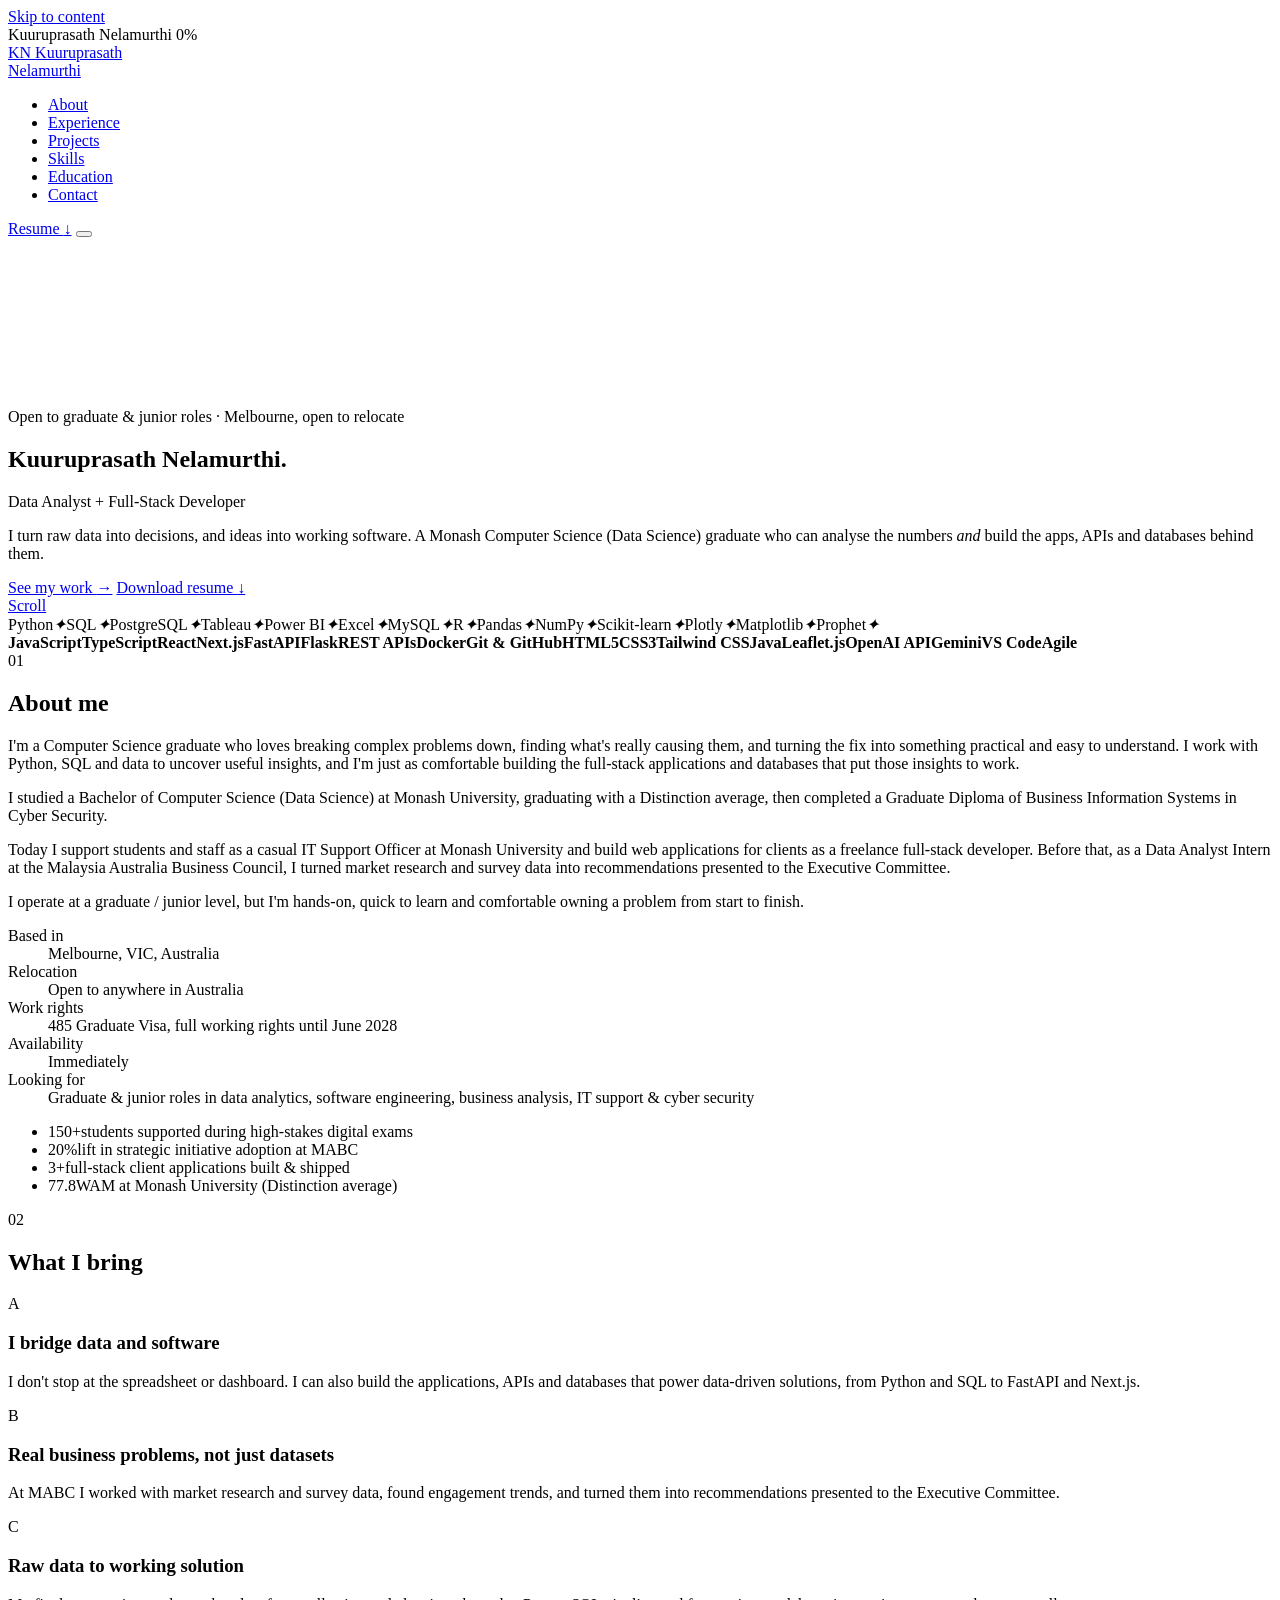
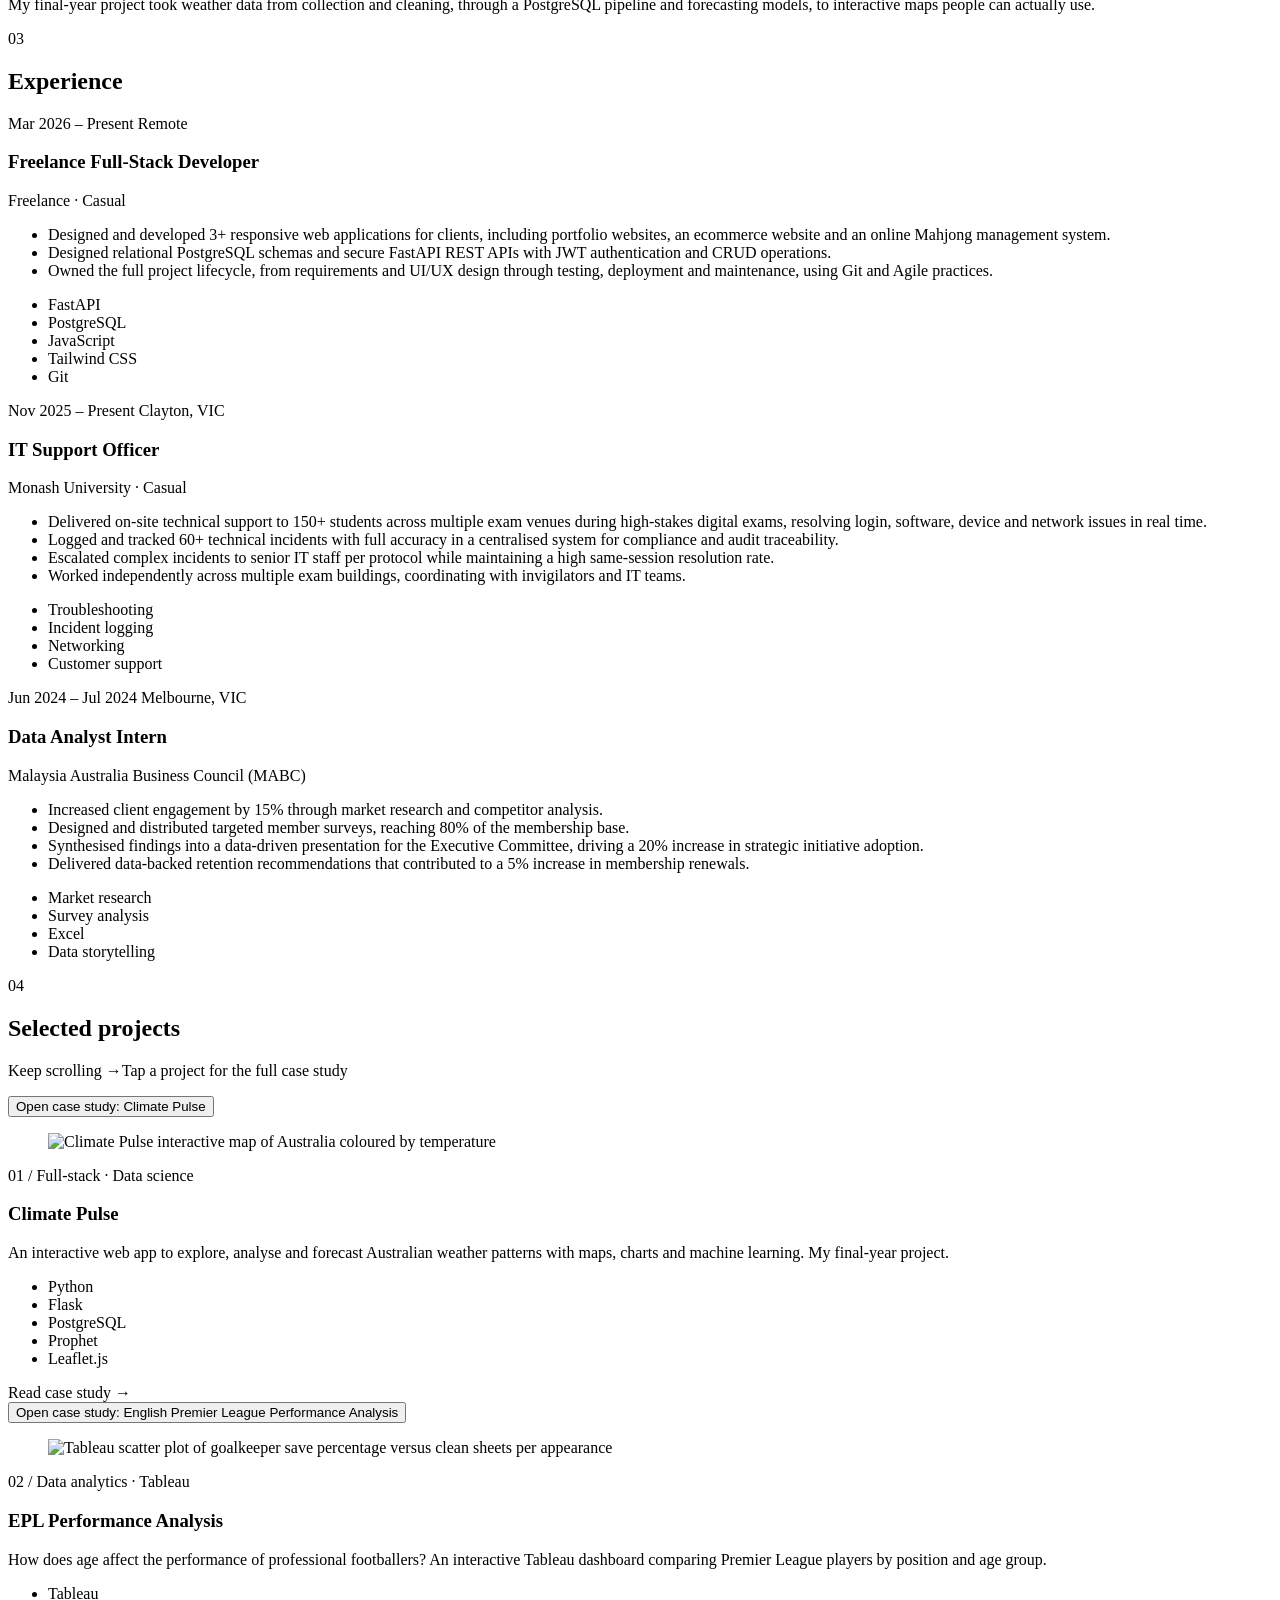
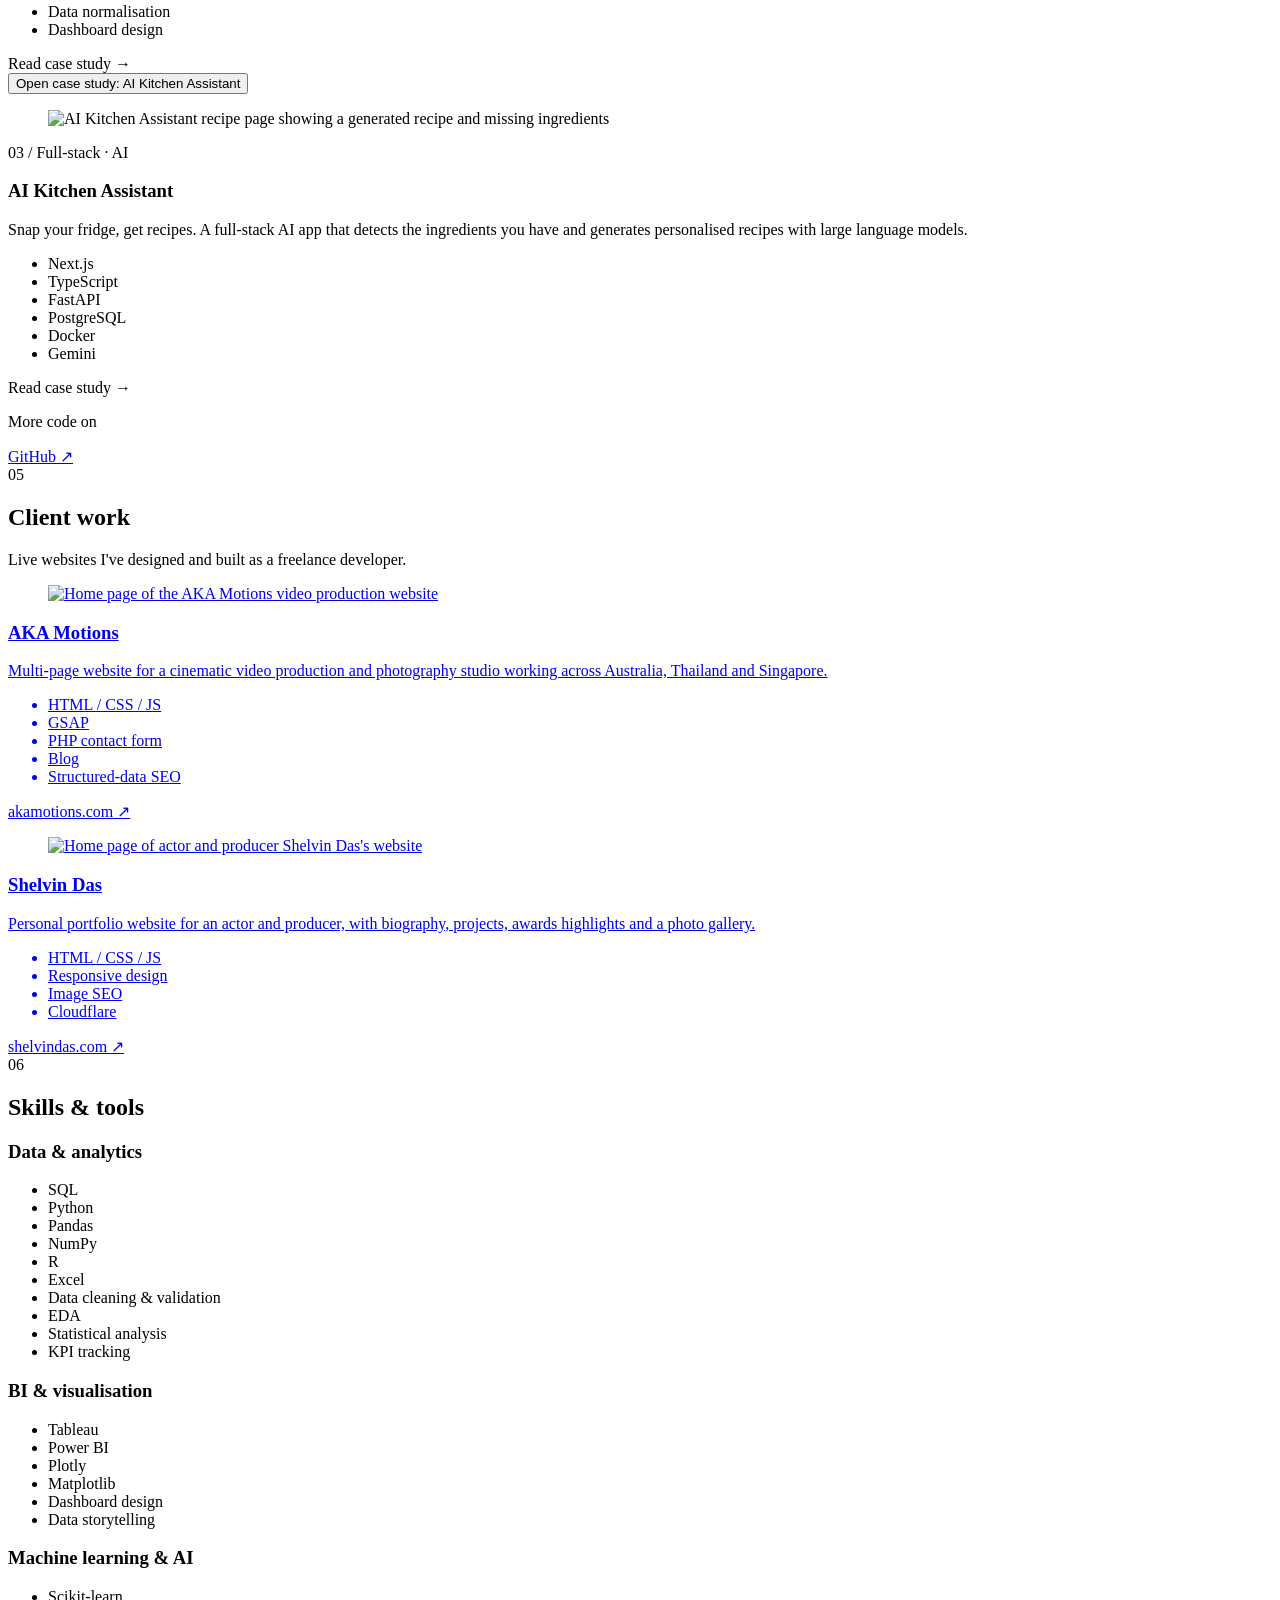
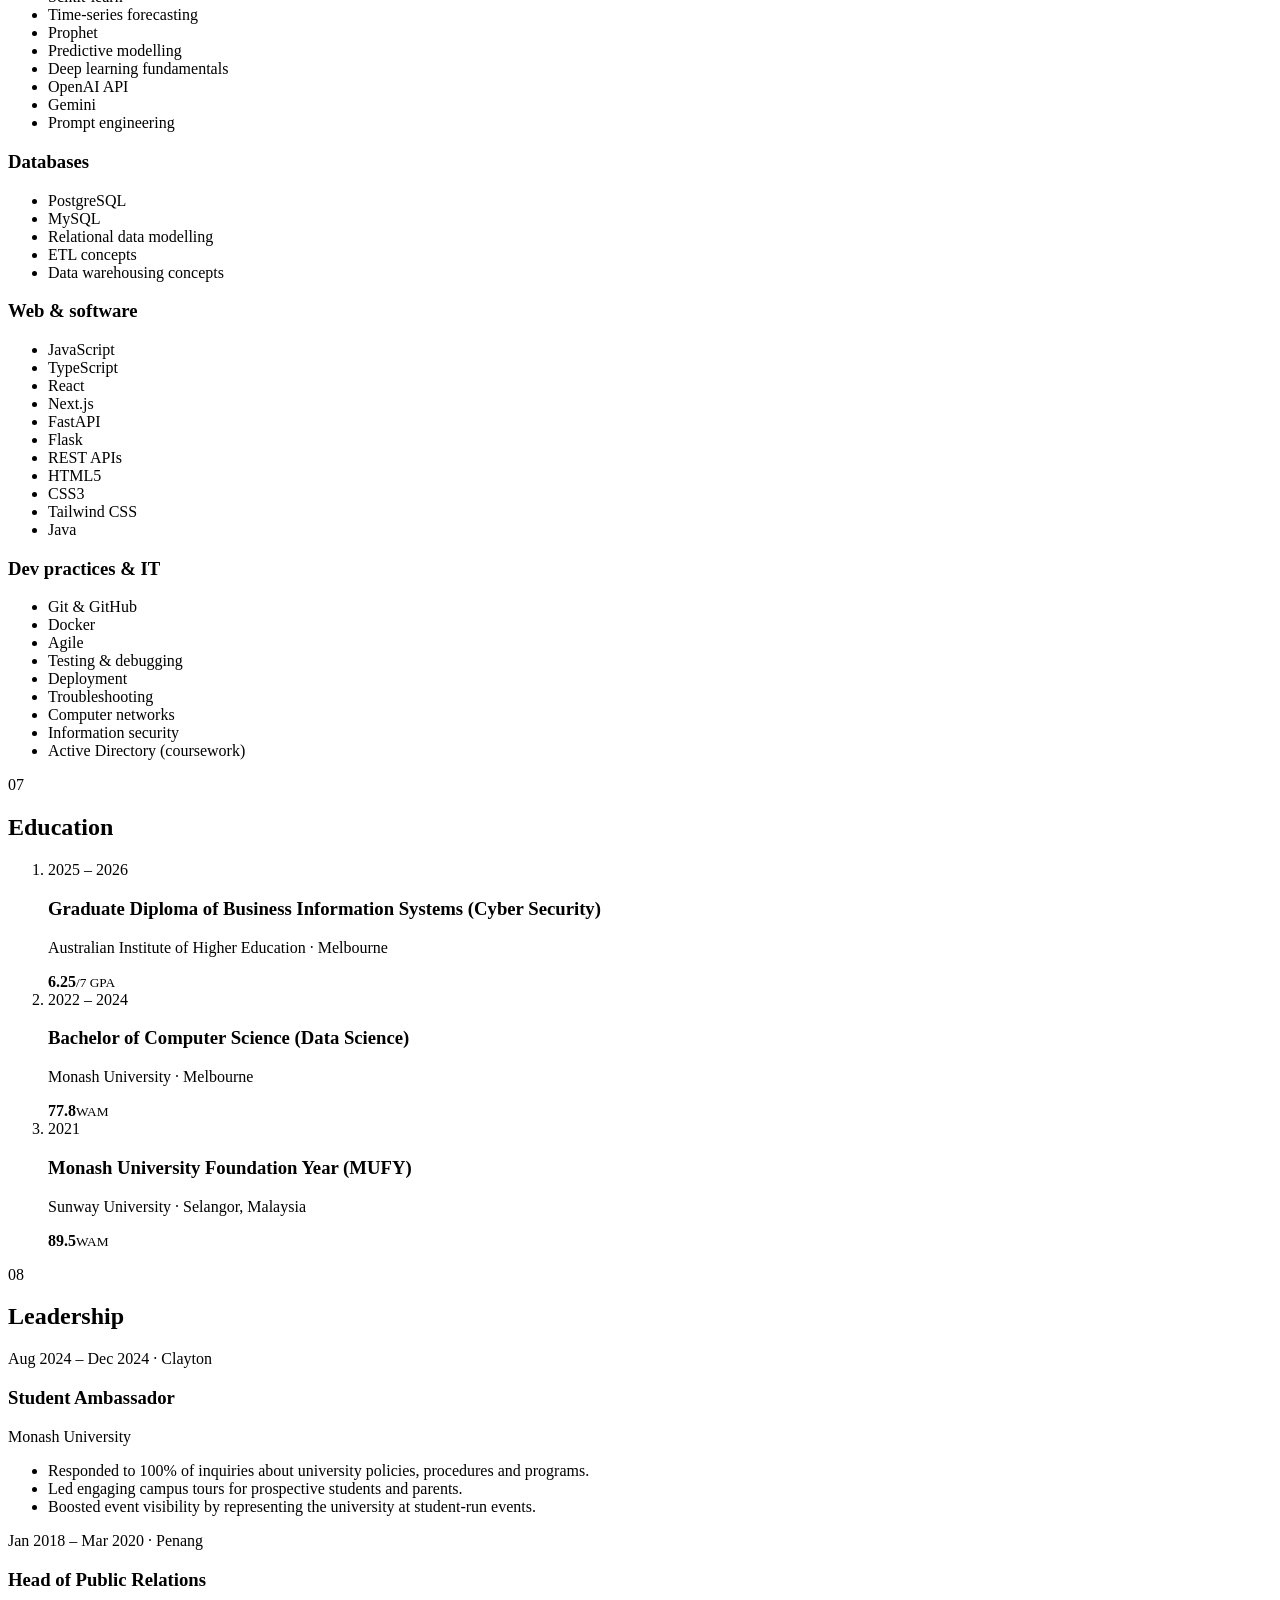
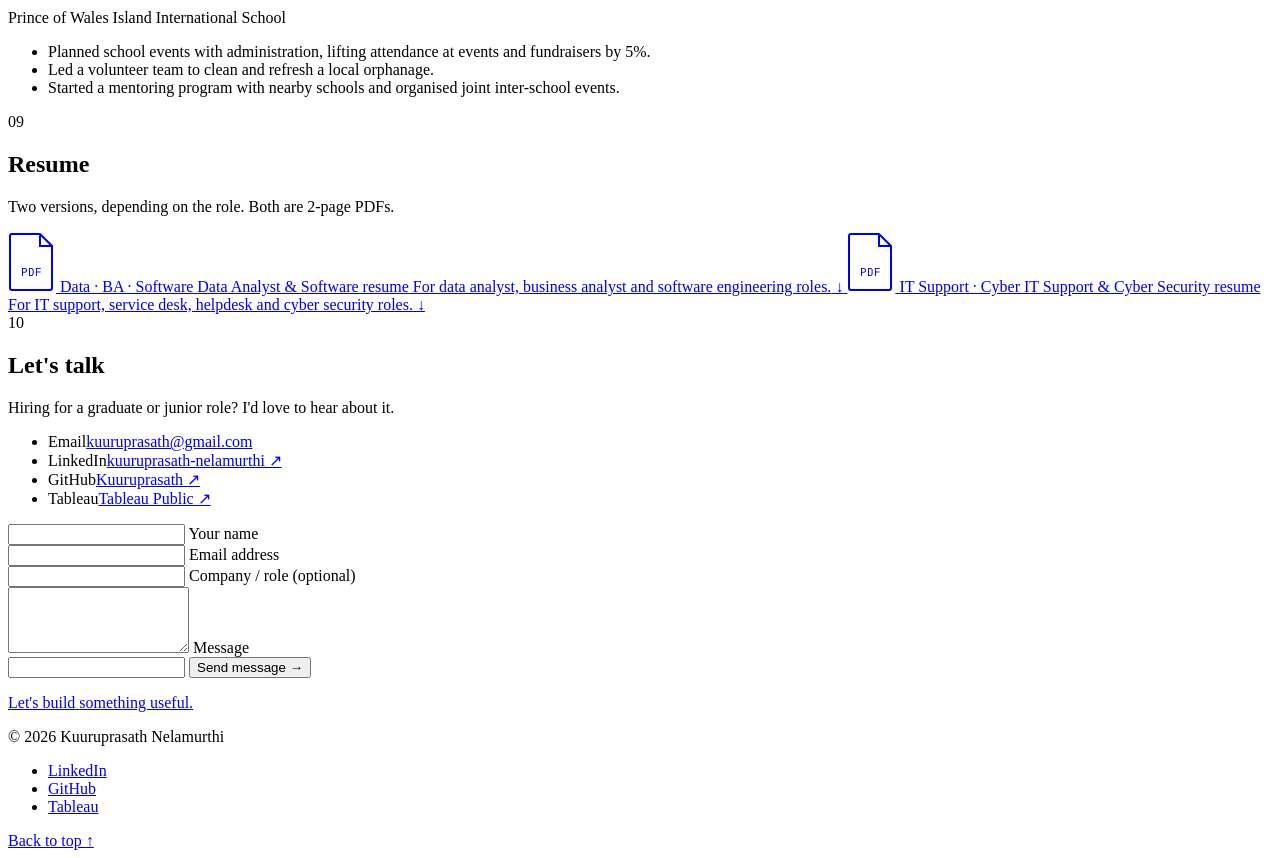
==== index.html @ 47b0afd4 "Add files via upload" ====
<!DOCTYPE html>
<html lang="en-AU">
<head>
  <meta charset="utf-8">
  <meta name="viewport" content="width=device-width, initial-scale=1, viewport-fit=cover">
  <script>document.documentElement.classList.add("js")</script>

  <!-- ===== Primary SEO ===== -->
  <title>Kuuruprasath Nelamurthi | Data Analyst &amp; Full-Stack Developer, Melbourne</title>
  <meta name="description" content="Kuuruprasath Nelamurthi is a Monash Computer Science (Data Science) graduate in Melbourne working across data analytics and full-stack development: Python, SQL, PostgreSQL, Tableau, FastAPI and Next.js. View projects, experience and download his resume.">
  <meta name="author" content="Kuuruprasath Nelamurthi">
  <meta name="keywords" content="Kuuruprasath Nelamurthi, Kuuruprasath, Nelamurthi, data analyst, junior data analyst, graduate data analyst, full-stack developer, software engineer, IT support, Melbourne, Australia, Monash University, Python, SQL, PostgreSQL, Tableau, Power BI, FastAPI, Next.js, portfolio, resume">
  <meta name="robots" content="index, follow, max-image-preview:large">
  <link rel="canonical" href="https://kuuruprasath.github.io/">
  <meta name="theme-color" content="#f5f4ef">
  <meta name="color-scheme" content="light">

  <!-- Identity links (helps search engines connect this site with LinkedIn & GitHub) -->
  <link rel="me" href="https://www.linkedin.com/in/kuuruprasath-nelamurthi-573024290/">
  <link rel="me" href="https://github.com/Kuuruprasath">

  <!-- ===== Open Graph (LinkedIn, Facebook, etc.) ===== -->
  <meta property="og:type" content="profile">
  <meta property="og:site_name" content="Kuuruprasath Nelamurthi">
  <meta property="og:title" content="Kuuruprasath Nelamurthi | Data Analyst &amp; Full-Stack Developer">
  <meta property="og:description" content="Monash Computer Science (Data Science) graduate turning raw data into decisions and ideas into working software. Projects, experience and resume.">
  <meta property="og:url" content="https://kuuruprasath.github.io/">
  <meta property="og:image" content="https://kuuruprasath.github.io/assets/og-image.png">
  <meta property="og:image:width" content="1200">
  <meta property="og:image:height" content="630">
  <meta property="og:image:alt" content="Kuuruprasath Nelamurthi, Data Analyst and Full-Stack Developer">
  <meta property="og:locale" content="en_AU">
  <meta property="profile:first_name" content="Kuuruprasath">
  <meta property="profile:last_name" content="Nelamurthi">

  <!-- ===== Twitter / X card ===== -->
  <meta name="twitter:card" content="summary_large_image">
  <meta name="twitter:title" content="Kuuruprasath Nelamurthi | Data Analyst &amp; Full-Stack Developer">
  <meta name="twitter:description" content="Monash Computer Science (Data Science) graduate turning raw data into decisions and ideas into working software.">
  <meta name="twitter:image" content="https://kuuruprasath.github.io/assets/og-image.png">

  <!-- ===== Icons & manifest ===== -->
  <link rel="icon" href="assets/favicon.svg" type="image/svg+xml">
  <link rel="icon" href="assets/favicon-32.png" sizes="32x32" type="image/png">
  <link rel="apple-touch-icon" href="assets/apple-touch-icon.png">
  <link rel="manifest" href="site.webmanifest">

  <!-- ===== Fonts ===== -->
  <link rel="preconnect" href="https://fonts.googleapis.com">
  <link rel="preconnect" href="https://fonts.gstatic.com" crossorigin>
  <link rel="stylesheet" href="https://fonts.googleapis.com/css2?family=Inter:wght@400;500;600&family=JetBrains+Mono:wght@400;500&family=Space+Grotesk:wght@400;500;600;700&display=swap">

  <link rel="stylesheet" href="assets/css/style.css">

  <!-- ===== Structured data (Google rich results) ===== -->
  <script type="application/ld+json">
  {
    "@context": "https://schema.org",
    "@graph": [
      {
        "@type": "Person",
        "@id": "https://kuuruprasath.github.io/#person",
        "name": "Kuuruprasath Nelamurthi",
        "givenName": "Kuuruprasath",
        "familyName": "Nelamurthi",
        "url": "https://kuuruprasath.github.io/",
        "email": "mailto:kuuruprasath@gmail.com",
        "jobTitle": "Data Analyst & Full-Stack Developer",
        "description": "Computer Science (Data Science) graduate from Monash University working across data analytics, full-stack development and IT support.",
        "address": { "@type": "PostalAddress", "addressLocality": "Melbourne", "addressRegion": "VIC", "addressCountry": "AU" },
        "alumniOf": [
          { "@type": "CollegeOrUniversity", "name": "Monash University", "sameAs": "https://www.monash.edu/" },
          { "@type": "CollegeOrUniversity", "name": "Australian Institute of Higher Education", "sameAs": "https://www.aih.edu.au/" },
          { "@type": "CollegeOrUniversity", "name": "Sunway University" },
          { "@type": "HighSchool", "name": "Prince of Wales Island International School" }
        ],
        "hasCredential": [
          { "@type": "EducationalOccupationalCredential", "credentialCategory": "degree", "name": "Bachelor of Computer Science (Data Science)", "recognizedBy": { "@type": "CollegeOrUniversity", "name": "Monash University" } },
          { "@type": "EducationalOccupationalCredential", "credentialCategory": "degree", "name": "Graduate Diploma of Business Information Systems (Cyber Security)", "recognizedBy": { "@type": "CollegeOrUniversity", "name": "Australian Institute of Higher Education" } }
        ],
        "knowsAbout": ["Data Analytics", "SQL", "Python", "PostgreSQL", "Tableau", "Power BI", "Data Visualisation", "Machine Learning", "Time-series Forecasting", "FastAPI", "Next.js", "React", "TypeScript", "REST APIs", "Docker", "IT Support", "Cyber Security"],
        "sameAs": [
          "https://www.linkedin.com/in/kuuruprasath-nelamurthi-573024290/",
          "https://github.com/Kuuruprasath",
          "https://public.tableau.com/app/profile/kuuruprasath.nelamurthi"
        ]
      },
      {
        "@type": "ProfilePage",
        "@id": "https://kuuruprasath.github.io/#profilepage",
        "url": "https://kuuruprasath.github.io/",
        "name": "Kuuruprasath Nelamurthi | Portfolio",
        "inLanguage": "en-AU",
        "dateModified": "2026-11-05",
        "mainEntity": { "@id": "https://kuuruprasath.github.io/#person" }
      },
      {
        "@type": "WebSite",
        "@id": "https://kuuruprasath.github.io/#website",
        "url": "https://kuuruprasath.github.io/",
        "name": "Kuuruprasath Nelamurthi",
        "publisher": { "@id": "https://kuuruprasath.github.io/#person" }
      }
    ]
  }
  </script>
</head>

<body class="is-loading">
  <a class="skip-link" href="#main">Skip to content</a>

  <!-- Loader -->
  <div class="loader" aria-hidden="true">
    <div class="loader__inner">
      <span class="loader__name">Kuuruprasath Nelamurthi</span>
      <span class="loader__count"><span class="js-count">0</span>%</span>
    </div>
    <div class="loader__bar"><span></span></div>
  </div>

  <!-- Custom cursor (mouse devices only) -->
  <div class="cursor" aria-hidden="true"><span class="cursor__label"></span></div>

  <!-- Scroll progress -->
  <div class="progress" aria-hidden="true"><span></span></div>

  <!-- ===== Header ===== -->
  <header class="header">
    <a href="#top" class="logo">
      <span class="logo__mark">KN</span>
      <span class="logo__text">Kuuruprasath<br>Nelamurthi</span>
    </a>
    <nav class="nav" aria-label="Primary">
      <ul class="nav__list">
        <li><a href="#about">About</a></li>
        <li><a href="#experience">Experience</a></li>
        <li><a href="#projects">Projects</a></li>
        <li><a href="#skills">Skills</a></li>
        <li><a href="#education">Education</a></li>
        <li><a href="#contact">Contact</a></li>
      </ul>
    </nav>
    <a href="#resume" class="btn btn--small btn--dark header__cta magnetic">Resume <span class="btn__arrow" aria-hidden="true">↓</span></a>
    <button class="menu-toggle" aria-expanded="false" aria-controls="mobile-menu" aria-label="Open menu">
      <span></span><span></span>
    </button>
  </header>

  <!-- Mobile menu -->
  <div class="mobile-menu" id="mobile-menu" hidden>
    <nav aria-label="Mobile">
      <ol>
        <li><a href="#about"><span>01</span>About</a></li>
        <li><a href="#experience"><span>02</span>Experience</a></li>
        <li><a href="#projects"><span>03</span>Projects</a></li>
        <li><a href="#skills"><span>04</span>Skills</a></li>
        <li><a href="#education"><span>05</span>Education</a></li>
        <li><a href="#resume"><span>06</span>Resume</a></li>
        <li><a href="#contact"><span>07</span>Contact</a></li>
      </ol>
    </nav>
    <div class="mobile-menu__foot">
      <a href="mailto:kuuruprasath@gmail.com">kuuruprasath@gmail.com</a>
      <a href="https://www.linkedin.com/in/kuuruprasath-nelamurthi-573024290/" target="_blank" rel="noopener me">LinkedIn ↗</a>
    </div>
  </div>

  <main id="main">

    <!-- ===== HERO ===== -->
    <section class="hero" id="top" aria-labelledby="hero-title">
      <canvas class="hero__canvas" aria-hidden="true"></canvas>
      <div class="hero__inner container">
        <p class="hero__status reveal-up">
          <span class="pulse" aria-hidden="true"></span>
          Open to graduate &amp; junior roles &middot; Melbourne, open to relocate
        </p>

        <h1 class="hero__title" id="hero-title">
          <span class="line"><span class="split">Kuuruprasath</span></span>
          <span class="line"><span class="split">Nelamurthi<span class="accent-dot">.</span></span></span>
        </h1>

        <div class="hero__bottom">
          <p class="hero__role reveal-up">
            <span class="mono">Data Analyst</span>
            <span class="hero__amp" aria-hidden="true">+</span>
            <span class="mono">Full-Stack Developer</span>
          </p>
          <p class="hero__lede reveal-up">
            I turn raw data into decisions, and ideas into working software.
            A Monash Computer Science (Data Science) graduate who can analyse the numbers
            <em>and</em> build the apps, APIs and databases behind them.
          </p>
          <div class="hero__ctas reveal-up">
            <a href="#projects" class="btn btn--dark magnetic" data-cursor="View">See my work <span class="btn__arrow" aria-hidden="true">→</span></a>
            <a href="#resume" class="btn btn--ghost magnetic">Download resume <span class="btn__arrow" aria-hidden="true">↓</span></a>
          </div>
        </div>
      </div>
      <a href="#about" class="scroll-cue" aria-label="Scroll to About">
        <span class="scroll-cue__line" aria-hidden="true"></span>
        <span class="mono">Scroll</span>
      </a>
    </section>

    <!-- ===== TOOLS MARQUEE (two rows that slide automatically in opposite directions) ===== -->
    <div class="marquee" aria-hidden="true">
      <div class="marquee__row">
        <div class="marquee__track">
          <span>Python</span><i>✦</i><span>SQL</span><i>✦</i><span>PostgreSQL</span><i>✦</i><span>Tableau</span><i>✦</i><span>Power BI</span><i>✦</i><span>Excel</span><i>✦</i><span>MySQL</span><i>✦</i><span>R</span><i>✦</i><span>Pandas</span><i>✦</i><span>NumPy</span><i>✦</i><span>Scikit-learn</span><i>✦</i><span>Plotly</span><i>✦</i><span>Matplotlib</span><i>✦</i><span>Prophet</span><i>✦</i>
        </div>
      </div>
      <div class="marquee__row marquee__row--alt">
        <div class="marquee__track marquee__track--reverse">
          <b>JavaScript</b><b>TypeScript</b><b>React</b><b>Next.js</b><b>FastAPI</b><b>Flask</b><b>REST APIs</b><b>Docker</b><b>Git &amp; GitHub</b><b>HTML5</b><b>CSS3</b><b>Tailwind CSS</b><b>Java</b><b>Leaflet.js</b><b>OpenAI API</b><b>Gemini</b><b>VS Code</b><b>Agile</b>
        </div>
      </div>
    </div>

    <!-- ===== ABOUT ===== -->
    <section class="section about" id="about" aria-labelledby="about-title">
      <div class="container">
        <header class="section__head">
          <span class="section__index mono">01</span>
          <h2 class="section__title" id="about-title"><span class="split">About me</span></h2>
        </header>

        <p class="about__statement scrub-text">
          I'm a Computer Science graduate who loves breaking complex problems down, finding what's really causing them, and turning the fix into something practical and easy to understand. I work with Python, SQL and data to uncover useful insights, and I'm just as comfortable building the full-stack applications and databases that put those insights to work.
        </p>

        <div class="about__grid">
          <div class="about__body reveal-up">
            <p>
              I studied a Bachelor of Computer Science (Data Science) at Monash University, graduating with a
              Distinction average, then completed a Graduate Diploma of Business Information Systems in Cyber Security.
            </p>
            <p>
              Today I support students and staff as a casual IT Support Officer at Monash University and build web
              applications for clients as a freelance full-stack developer. Before that, as a Data Analyst Intern at the
              Malaysia Australia Business Council, I turned market research and survey data into recommendations
              presented to the Executive Committee.
            </p>
            <p>
              I operate at a graduate / junior level, but I'm hands-on, quick to learn and comfortable owning a problem
              from start to finish.
            </p>
          </div>

          <dl class="facts reveal-up">
            <div class="facts__row"><dt class="mono">Based in</dt><dd>Melbourne, VIC, Australia</dd></div>
            <div class="facts__row"><dt class="mono">Relocation</dt><dd>Open to anywhere in Australia</dd></div>
            <div class="facts__row"><dt class="mono">Work rights</dt><dd>485 Graduate Visa, full working rights until June 2028</dd></div>
            <div class="facts__row"><dt class="mono">Availability</dt><dd>Immediately</dd></div>
            <div class="facts__row"><dt class="mono">Looking for</dt><dd>Graduate &amp; junior roles in data analytics, software engineering, business analysis, IT support &amp; cyber security</dd></div>
          </dl>
        </div>

        <ul class="stats reveal-up" aria-label="Highlights">
          <li class="stat"><span class="stat__num"><span class="js-counter" data-to="150" data-suffix="+">150+</span></span><span class="stat__label">students supported during high-stakes digital exams</span></li>
          <li class="stat"><span class="stat__num"><span class="js-counter" data-to="20" data-suffix="%">20%</span></span><span class="stat__label">lift in strategic initiative adoption at MABC</span></li>
          <li class="stat"><span class="stat__num"><span class="js-counter" data-to="3" data-suffix="+">3+</span></span><span class="stat__label">full-stack client applications built &amp; shipped</span></li>
          <li class="stat"><span class="stat__num"><span class="js-counter" data-to="77.8" data-decimals="1">77.8</span></span><span class="stat__label">WAM at Monash University (Distinction average)</span></li>
        </ul>
      </div>
    </section>

    <!-- ===== STRENGTHS ===== -->
    <section class="section strengths" aria-labelledby="strengths-title">
      <div class="container">
        <header class="section__head">
          <span class="section__index mono">02</span>
          <h2 class="section__title" id="strengths-title"><span class="split">What I bring</span></h2>
        </header>
        <div class="strengths__grid">
          <article class="strength reveal-card">
            <span class="strength__num mono">A</span>
            <h3>I bridge data and software</h3>
            <p>I don't stop at the spreadsheet or dashboard. I can also build the applications, APIs and databases that power data-driven solutions, from Python and SQL to FastAPI and Next.js.</p>
          </article>
          <article class="strength reveal-card">
            <span class="strength__num mono">B</span>
            <h3>Real business problems, not just datasets</h3>
            <p>At MABC I worked with market research and survey data, found engagement trends, and turned them into recommendations presented to the Executive Committee.</p>
          </article>
          <article class="strength reveal-card">
            <span class="strength__num mono">C</span>
            <h3>Raw data to working solution</h3>
            <p>My final-year project took weather data from collection and cleaning, through a PostgreSQL pipeline and forecasting models, to interactive maps people can actually use.</p>
          </article>
        </div>
      </div>
    </section>

    <!-- ===== EXPERIENCE ===== -->
    <section class="section experience" id="experience" aria-labelledby="experience-title">
      <div class="container">
        <header class="section__head">
          <span class="section__index mono">03</span>
          <h2 class="section__title" id="experience-title"><span class="split">Experience</span></h2>
        </header>

        <div class="timeline">
          <span class="timeline__line" aria-hidden="true"><span></span></span>

          <article class="job reveal-up">
            <div class="job__meta">
              <span class="job__date mono">Mar 2026 – Present</span>
              <span class="job__place">Remote</span>
            </div>
            <div class="job__body">
              <h3 class="job__title">Freelance Full-Stack Developer</h3>
              <p class="job__org">Freelance &middot; Casual</p>
              <ul>
                <li>Designed and developed 3+ responsive web applications for clients, including portfolio websites, an ecommerce website and an online Mahjong management system.</li>
                <li>Designed relational PostgreSQL schemas and secure FastAPI REST APIs with JWT authentication and CRUD operations.</li>
                <li>Owned the full project lifecycle, from requirements and UI/UX design through testing, deployment and maintenance, using Git and Agile practices.</li>
              </ul>
              <ul class="tags" aria-label="Tools used">
                <li>FastAPI</li><li>PostgreSQL</li><li>JavaScript</li><li>Tailwind CSS</li><li>Git</li>
              </ul>
            </div>
          </article>

          <article class="job reveal-up">
            <div class="job__meta">
              <span class="job__date mono">Nov 2025 – Present</span>
              <span class="job__place">Clayton, VIC</span>
            </div>
            <div class="job__body">
              <h3 class="job__title">IT Support Officer</h3>
              <p class="job__org">Monash University &middot; Casual</p>
              <ul>
                <li>Delivered on-site technical support to 150+ students across multiple exam venues during high-stakes digital exams, resolving login, software, device and network issues in real time.</li>
                <li>Logged and tracked 60+ technical incidents with full accuracy in a centralised system for compliance and audit traceability.</li>
                <li>Escalated complex incidents to senior IT staff per protocol while maintaining a high same-session resolution rate.</li>
                <li>Worked independently across multiple exam buildings, coordinating with invigilators and IT teams.</li>
              </ul>
              <ul class="tags" aria-label="Skills used">
                <li>Troubleshooting</li><li>Incident logging</li><li>Networking</li><li>Customer support</li>
              </ul>
            </div>
          </article>

          <article class="job reveal-up">
            <div class="job__meta">
              <span class="job__date mono">Jun 2024 – Jul 2024</span>
              <span class="job__place">Melbourne, VIC</span>
            </div>
            <div class="job__body">
              <h3 class="job__title">Data Analyst Intern</h3>
              <p class="job__org">Malaysia Australia Business Council (MABC)</p>
              <ul>
                <li>Increased client engagement by 15% through market research and competitor analysis.</li>
                <li>Designed and distributed targeted member surveys, reaching 80% of the membership base.</li>
                <li>Synthesised findings into a data-driven presentation for the Executive Committee, driving a 20% increase in strategic initiative adoption.</li>
                <li>Delivered data-backed retention recommendations that contributed to a 5% increase in membership renewals.</li>
              </ul>
              <ul class="tags" aria-label="Skills used">
                <li>Market research</li><li>Survey analysis</li><li>Excel</li><li>Data storytelling</li>
              </ul>
            </div>
          </article>
        </div>
      </div>
    </section>

    <!-- ===== PROJECTS ===== -->
    <section class="projects" id="projects" aria-labelledby="projects-title">
      <div class="projects__pin">
        <div class="container projects__intro">
          <header class="section__head">
            <span class="section__index mono">04</span>
            <h2 class="section__title" id="projects-title"><span class="split">Selected projects</span></h2>
          </header>
          <p class="projects__hint mono"><span class="hint-desktop">Keep scrolling →</span><span class="hint-touch">Tap a project for the full case study</span></p>
        </div>

        <div class="projects__track">
          <!-- Project 1 -->
          <article class="project" data-project="climate">
            <button class="project__open" aria-haspopup="dialog" data-open="climate" data-cursor="Open">
              <span class="visually-hidden">Open case study: Climate Pulse</span>
            </button>
            <figure class="project__media">
              <img src="assets/img/climate-map-temp.webp" width="882" height="502" loading="eager" decoding="async" alt="Climate Pulse interactive map of Australia coloured by temperature">
            </figure>
            <div class="project__info">
              <span class="project__num mono">01 / Full-stack &middot; Data science</span>
              <h3 class="project__title">Climate Pulse</h3>
              <p>An interactive web app to explore, analyse and forecast Australian weather patterns with maps, charts and machine learning. My final-year project.</p>
              <ul class="tags"><li>Python</li><li>Flask</li><li>PostgreSQL</li><li>Prophet</li><li>Leaflet.js</li></ul>
              <span class="project__more mono">Read case study <span aria-hidden="true">→</span></span>
            </div>
          </article>

          <!-- Project 2 -->
          <article class="project" data-project="epl">
            <button class="project__open" aria-haspopup="dialog" data-open="epl" data-cursor="Open">
              <span class="visually-hidden">Open case study: English Premier League Performance Analysis</span>
            </button>
            <figure class="project__media">
              <img src="assets/img/epl-goalkeepers.webp" width="803" height="653" loading="eager" decoding="async" alt="Tableau scatter plot of goalkeeper save percentage versus clean sheets per appearance">
            </figure>
            <div class="project__info">
              <span class="project__num mono">02 / Data analytics &middot; Tableau</span>
              <h3 class="project__title">EPL Performance Analysis</h3>
              <p>How does age affect the performance of professional footballers? An interactive Tableau dashboard comparing Premier League players by position and age group.</p>
              <ul class="tags"><li>Tableau</li><li>Data normalisation</li><li>Dashboard design</li></ul>
              <span class="project__more mono">Read case study <span aria-hidden="true">→</span></span>
            </div>
          </article>

          <!-- Project 3 -->
          <article class="project" data-project="kitchen">
            <button class="project__open" aria-haspopup="dialog" data-open="kitchen" data-cursor="Open">
              <span class="visually-hidden">Open case study: AI Kitchen Assistant</span>
            </button>
            <figure class="project__media">
              <img src="assets/img/kitchen-recipe.webp" width="1152" height="597" loading="eager" decoding="async" alt="AI Kitchen Assistant recipe page showing a generated recipe and missing ingredients">
            </figure>
            <div class="project__info">
              <span class="project__num mono">03 / Full-stack &middot; AI</span>
              <h3 class="project__title">AI Kitchen Assistant</h3>
              <p>Snap your fridge, get recipes. A full-stack AI app that detects the ingredients you have and generates personalised recipes with large language models.</p>
              <ul class="tags"><li>Next.js</li><li>TypeScript</li><li>FastAPI</li><li>PostgreSQL</li><li>Docker</li><li>Gemini</li></ul>
              <span class="project__more mono">Read case study <span aria-hidden="true">→</span></span>
            </div>
          </article>

          <div class="projects__end">
            <p>More code on</p>
            <a href="https://github.com/Kuuruprasath" target="_blank" rel="noopener me" class="projects__end-link" data-cursor="GitHub">GitHub ↗</a>
          </div>
        </div>
      </div>
    </section>

    <!-- ===== CLIENT WORK ===== -->
    <section class="section clients" id="clients" aria-labelledby="clients-title">
      <div class="container">
        <header class="section__head">
          <span class="section__index mono">05</span>
          <h2 class="section__title" id="clients-title"><span class="split">Client work</span></h2>
        </header>
        <p class="section__lede reveal-up">Live websites I've designed and built as a freelance developer.</p>

        <div class="clients__grid">
          <a class="client reveal-card" href="https://akamotions.com/" target="_blank" rel="noopener" data-cursor="Visit">
            <figure class="client__media">
              <img src="assets/img/client-aka.webp" width="1400" height="793" loading="lazy" decoding="async" alt="Home page of the AKA Motions video production website">
            </figure>
            <div class="client__info">
              <div>
                <h3>AKA Motions</h3>
                <p>Multi-page website for a cinematic video production and photography studio working across Australia, Thailand and Singapore.</p>
                <ul class="tags"><li>HTML / CSS / JS</li><li>GSAP</li><li>PHP contact form</li><li>Blog</li><li>Structured-data SEO</li></ul>
              </div>
              <span class="client__url mono">akamotions.com ↗</span>
            </div>
          </a>

          <a class="client reveal-card" href="https://shelvindas.com/" target="_blank" rel="noopener" data-cursor="Visit">
            <figure class="client__media">
              <img src="assets/img/client-shelvin.webp" width="1400" height="875" loading="lazy" decoding="async" alt="Home page of actor and producer Shelvin Das's website">
            </figure>
            <div class="client__info">
              <div>
                <h3>Shelvin Das</h3>
                <p>Personal portfolio website for an actor and producer, with biography, projects, awards highlights and a photo gallery.</p>
                <ul class="tags"><li>HTML / CSS / JS</li><li>Responsive design</li><li>Image SEO</li><li>Cloudflare</li></ul>
              </div>
              <span class="client__url mono">shelvindas.com ↗</span>
            </div>
          </a>
        </div>
      </div>
    </section>

    <!-- ===== SKILLS ===== -->
    <section class="section skills" id="skills" aria-labelledby="skills-title">
      <div class="container">
        <header class="section__head">
          <span class="section__index mono">06</span>
          <h2 class="section__title" id="skills-title"><span class="split">Skills &amp; tools</span></h2>
        </header>

        <div class="skills__grid">
          <div class="skill-group reveal-up">
            <h3 class="mono">Data &amp; analytics</h3>
            <ul class="chips"><li>SQL</li><li>Python</li><li>Pandas</li><li>NumPy</li><li>R</li><li>Excel</li><li>Data cleaning &amp; validation</li><li>EDA</li><li>Statistical analysis</li><li>KPI tracking</li></ul>
          </div>
          <div class="skill-group reveal-up">
            <h3 class="mono">BI &amp; visualisation</h3>
            <ul class="chips"><li>Tableau</li><li>Power BI</li><li>Plotly</li><li>Matplotlib</li><li>Dashboard design</li><li>Data storytelling</li></ul>
          </div>
          <div class="skill-group reveal-up">
            <h3 class="mono">Machine learning &amp; AI</h3>
            <ul class="chips"><li>Scikit-learn</li><li>Time-series forecasting</li><li>Prophet</li><li>Predictive modelling</li><li>Deep learning fundamentals</li><li>OpenAI API</li><li>Gemini</li><li>Prompt engineering</li></ul>
          </div>
          <div class="skill-group reveal-up">
            <h3 class="mono">Databases</h3>
            <ul class="chips"><li>PostgreSQL</li><li>MySQL</li><li>Relational data modelling</li><li>ETL concepts</li><li>Data warehousing concepts</li></ul>
          </div>
          <div class="skill-group reveal-up">
            <h3 class="mono">Web &amp; software</h3>
            <ul class="chips"><li>JavaScript</li><li>TypeScript</li><li>React</li><li>Next.js</li><li>FastAPI</li><li>Flask</li><li>REST APIs</li><li>HTML5</li><li>CSS3</li><li>Tailwind CSS</li><li>Java</li></ul>
          </div>
          <div class="skill-group reveal-up">
            <h3 class="mono">Dev practices &amp; IT</h3>
            <ul class="chips"><li>Git &amp; GitHub</li><li>Docker</li><li>Agile</li><li>Testing &amp; debugging</li><li>Deployment</li><li>Troubleshooting</li><li>Computer networks</li><li>Information security</li><li>Active Directory (coursework)</li></ul>
          </div>
        </div>
      </div>
    </section>

    <!-- ===== EDUCATION ===== -->
    <section class="section education" id="education" aria-labelledby="education-title">
      <div class="container">
        <header class="section__head">
          <span class="section__index mono">07</span>
          <h2 class="section__title" id="education-title"><span class="split">Education</span></h2>
        </header>

        <ol class="edu-list">
          <li class="edu reveal-row">
            <span class="edu__date mono">2025 – 2026</span>
            <div class="edu__main">
              <h3>Graduate Diploma of Business Information Systems (Cyber Security)</h3>
              <p>Australian Institute of Higher Education &middot; Melbourne</p>
            </div>
            <span class="edu__score"><strong>6.25</strong><small>/7 GPA</small></span>
          </li>
          <li class="edu reveal-row">
            <span class="edu__date mono">2022 – 2024</span>
            <div class="edu__main">
              <h3>Bachelor of Computer Science (Data Science)</h3>
              <p>Monash University &middot; Melbourne</p>
            </div>
            <span class="edu__score"><strong>77.8</strong><small>WAM</small></span>
          </li>
          <li class="edu reveal-row">
            <span class="edu__date mono">2021</span>
            <div class="edu__main">
              <h3>Monash University Foundation Year (MUFY)</h3>
              <p>Sunway University &middot; Selangor, Malaysia</p>
            </div>
            <span class="edu__score"><strong>89.5</strong><small>WAM</small></span>
          </li>
        </ol>
      </div>
    </section>

    <!-- ===== LEADERSHIP ===== -->
    <section class="section leadership" aria-labelledby="leadership-title">
      <div class="container">
        <header class="section__head">
          <span class="section__index mono">08</span>
          <h2 class="section__title" id="leadership-title"><span class="split">Leadership</span></h2>
        </header>
        <div class="leadership__grid">
          <article class="lead-card reveal-card">
            <span class="mono lead-card__date">Aug 2024 – Dec 2024 &middot; Clayton</span>
            <h3>Student Ambassador</h3>
            <p class="lead-card__org">Monash University</p>
            <ul>
              <li>Responded to 100% of inquiries about university policies, procedures and programs.</li>
              <li>Led engaging campus tours for prospective students and parents.</li>
              <li>Boosted event visibility by representing the university at student-run events.</li>
            </ul>
          </article>
          <article class="lead-card reveal-card">
            <span class="mono lead-card__date">Jan 2018 – Mar 2020 &middot; Penang</span>
            <h3>Head of Public Relations</h3>
            <p class="lead-card__org">Prince of Wales Island International School</p>
            <ul>
              <li>Planned school events with administration, lifting attendance at events and fundraisers by 5%.</li>
              <li>Led a volunteer team to clean and refresh a local orphanage.</li>
              <li>Started a mentoring program with nearby schools and organised joint inter-school events.</li>
            </ul>
          </article>
        </div>
      </div>
    </section>

    <!-- ===== RESUME ===== -->
    <section class="section resume" id="resume" aria-labelledby="resume-title">
      <div class="container">
        <header class="section__head">
          <span class="section__index mono">09</span>
          <h2 class="section__title" id="resume-title"><span class="split">Resume</span></h2>
        </header>
        <p class="section__lede reveal-up">Two versions, depending on the role. Both are 2-page PDFs.</p>

        <div class="resume__grid">
          <a class="resume-card reveal-card" href="assets/resume/Kuuruprasath_Nelamurthi_Resume_Data_Software.pdf" download data-cursor="Download">
            <span class="resume-card__icon" aria-hidden="true">
              <svg viewBox="0 0 48 60" width="48" height="60"><path d="M4 2h28l12 12v42a2 2 0 0 1-2 2H4a2 2 0 0 1-2-2V4a2 2 0 0 1 2-2z" fill="none" stroke="currentColor" stroke-width="2"/><path d="M32 2v12h12" fill="none" stroke="currentColor" stroke-width="2"/><text x="23" y="44" text-anchor="middle" font-size="11" font-family="JetBrains Mono, monospace" fill="currentColor">PDF</text></svg>
            </span>
            <span class="resume-card__body">
              <span class="mono resume-card__tag">Data &middot; BA &middot; Software</span>
              <span class="resume-card__title">Data Analyst &amp; Software resume</span>
              <span class="resume-card__desc">For data analyst, business analyst and software engineering roles.</span>
            </span>
            <span class="resume-card__dl" aria-hidden="true">↓</span>
          </a>

          <a class="resume-card reveal-card" href="assets/resume/Kuuruprasath_Nelamurthi_Resume_IT_Support.pdf" download data-cursor="Download">
            <span class="resume-card__icon" aria-hidden="true">
              <svg viewBox="0 0 48 60" width="48" height="60"><path d="M4 2h28l12 12v42a2 2 0 0 1-2 2H4a2 2 0 0 1-2-2V4a2 2 0 0 1 2-2z" fill="none" stroke="currentColor" stroke-width="2"/><path d="M32 2v12h12" fill="none" stroke="currentColor" stroke-width="2"/><text x="23" y="44" text-anchor="middle" font-size="11" font-family="JetBrains Mono, monospace" fill="currentColor">PDF</text></svg>
            </span>
            <span class="resume-card__body">
              <span class="mono resume-card__tag">IT Support &middot; Cyber</span>
              <span class="resume-card__title">IT Support &amp; Cyber Security resume</span>
              <span class="resume-card__desc">For IT support, service desk, helpdesk and cyber security roles.</span>
            </span>
            <span class="resume-card__dl" aria-hidden="true">↓</span>
          </a>
        </div>
      </div>
    </section>

    <!-- ===== CONTACT ===== -->
    <section class="section contact" id="contact" aria-labelledby="contact-title">
      <div class="container">
        <header class="section__head">
          <span class="section__index mono">10</span>
          <h2 class="section__title" id="contact-title"><span class="split">Let's talk</span></h2>
        </header>

        <div class="contact__grid">
          <div class="contact__aside reveal-up">
            <p class="contact__big">Hiring for a graduate or junior role? I'd love to hear about it.</p>
            <ul class="contact__links">
              <li><span class="mono">Email</span><a href="mailto:kuuruprasath@gmail.com" class="link-underline">kuuruprasath@gmail.com</a></li>
              <li><span class="mono">LinkedIn</span><a href="https://www.linkedin.com/in/kuuruprasath-nelamurthi-573024290/" target="_blank" rel="noopener me" class="link-underline">kuuruprasath-nelamurthi ↗</a></li>
              <li><span class="mono">GitHub</span><a href="https://github.com/Kuuruprasath" target="_blank" rel="noopener me" class="link-underline">Kuuruprasath ↗</a></li>
              <li><span class="mono">Tableau</span><a href="https://public.tableau.com/app/profile/kuuruprasath.nelamurthi/viz/TheDataSchool_17331428144220/Dashboard" target="_blank" rel="noopener" class="link-underline">Tableau Public ↗</a></li>
            </ul>
          </div>

          <form class="form reveal-up" action="https://formspree.io/f/xzeeowvb" method="POST" novalidate>
            <div class="field">
              <input id="f-name" name="name" type="text" autocomplete="name" required placeholder=" ">
              <label for="f-name">Your name</label>
            </div>
            <div class="field">
              <input id="f-email" name="email" type="email" autocomplete="email" required placeholder=" ">
              <label for="f-email">Email address</label>
            </div>
            <div class="field">
              <input id="f-company" name="company" type="text" autocomplete="organization" placeholder=" ">
              <label for="f-company">Company / role (optional)</label>
            </div>
            <div class="field">
              <textarea id="f-message" name="message" rows="4" required placeholder=" "></textarea>
              <label for="f-message">Message</label>
            </div>
            <!-- Spam honeypot: hidden from people -->
            <input type="text" name="_gotcha" tabindex="-1" autocomplete="off" class="visually-hidden" aria-hidden="true">
            <input type="hidden" name="_subject" value="New message from your portfolio website">
            <button type="submit" class="btn btn--dark btn--wide magnetic">
              <span class="btn__label">Send message</span> <span class="btn__arrow" aria-hidden="true">→</span>
            </button>
            <p class="form__status" role="status" aria-live="polite"></p>
          </form>
        </div>
      </div>
    </section>
  </main>

  <!-- ===== FOOTER ===== -->
  <footer class="footer">
    <div class="container">
      <a href="mailto:kuuruprasath@gmail.com" class="footer__big" data-cursor="Email">
        <span class="footer__big-line">Let's build</span>
        <span class="footer__big-line">something useful<span class="accent-dot">.</span></span>
      </a>
      <div class="footer__row">
        <p>&copy; <span class="js-year">2026</span> Kuuruprasath Nelamurthi</p>
        <ul class="footer__links">
          <li><a href="https://www.linkedin.com/in/kuuruprasath-nelamurthi-573024290/" target="_blank" rel="noopener me">LinkedIn</a></li>
          <li><a href="https://github.com/Kuuruprasath" target="_blank" rel="noopener me">GitHub</a></li>
          <li><a href="https://public.tableau.com/app/profile/kuuruprasath.nelamurthi" target="_blank" rel="noopener">Tableau</a></li>
        </ul>
        <a href="#top" class="footer__top">Back to top ↑</a>
      </div>
    </div>
  </footer>

  <!-- ===== CASE STUDY DIALOGS ===== -->
  <dialog class="case" id="case-climate" aria-labelledby="case-climate-title">
    <div class="case__inner">
      <button class="case__close" aria-label="Close case study">✕</button>
      <span class="mono case__kicker">Case study 01 &middot; Final-year project</span>
      <h2 id="case-climate-title">Climate Pulse</h2>
      <p class="case__lede">A full-stack web application that lets users explore, analyse and forecast Australian weather patterns using interactive visualisations and machine learning.</p>

      <div class="case__gallery">
        <img src="assets/img/climate-map-temp.webp" width="882" height="502" loading="lazy" alt="Interactive map of Australia showing temperature and wind">
        <img src="assets/img/climate-map-rain.webp" width="777" height="431" loading="lazy" alt="Interactive map of Australia showing precipitation and wind">
      </div>

      <div class="case__cols">
        <section>
          <h3>Key features</h3>
          <ul>
            <li>Interactive Australian weather map</li>
            <li>Historical temperature trends</li>
            <li>Rainfall comparison</li>
            <li>Multi-year climate analysis</li>
            <li>Suburb clustering using machine learning</li>
            <li>Weather forecasting with Prophet</li>
          </ul>
        </section>
        <section>
          <h3>Tech stack</h3>
          <dl class="case__stack">
            <dt>Frontend</dt><dd>HTML, CSS, JavaScript, Leaflet.js</dd>
            <dt>Backend</dt><dd>Python, Flask, REST APIs</dd>
            <dt>Data science</dt><dd>Pandas, NumPy, Scikit-learn, Prophet</dd>
            <dt>Data</dt><dd>Kaggle &amp; Open-Meteo datasets, AWS PostgreSQL</dd>
            <dt>Process</dt><dd>Agile lifecycle, client–server architecture</dd>
          </dl>
        </section>
      </div>

      <h3>System workflow</h3>
      <ol class="flow">
        <li>Kaggle &amp; Open-Meteo data</li>
        <li>Data cleaning &amp; processing</li>
        <li>AWS PostgreSQL setup</li>
        <li>Prophet model training + Flask backend</li>
        <li>Leaflet.js map &amp; HTML/CSS/JS frontend</li>
        <li>End user</li>
      </ol>

      <div class="case__gallery">
        <img src="assets/img/climate-chart.webp" width="864" height="337" loading="lazy" alt="Line and bar chart of temperature and rainfall over time">
        <img src="assets/img/climate-table.webp" width="646" height="430" loading="lazy" alt="Table of clustered suburb temperature forecasts for Melbourne">
      </div>

      <h3>Challenges solved</h3>
      <div class="case__challenges">
        <div><h4>Dataset processing</h4><p>Designed an efficient preprocessing pipeline to clean and structure historical climate records before database import.</p></div>
        <div><h4>SQL optimisation</h4><p>Improved query performance for dynamic filtering across multiple years and suburbs.</p></div>
        <div><h4>Interactive map</h4><p>Integrated Leaflet.js with backend APIs to keep maps and analytical visualisations in sync.</p></div>
        <div><h4>Weather forecasting</h4><p>Implemented Prophet to generate future climate predictions from historical weather trends.</p></div>
      </div>
    </div>
  </dialog>

  <dialog class="case" id="case-epl" aria-labelledby="case-epl-title">
    <div class="case__inner">
      <button class="case__close" aria-label="Close case study">✕</button>
      <span class="mono case__kicker">Case study 02 &middot; Tableau dashboard</span>
      <h2 id="case-epl-title">English Premier League Performance Analysis</h2>
      <p class="case__lede"><strong>Business question:</strong> how does age affect the performance of professional footballers? The dashboard compares player performance across four positions by grouping players into age categories, while minimising bias caused by different numbers of appearances.</p>

      <a class="btn btn--dark case__cta" href="https://public.tableau.com/app/profile/kuuruprasath.nelamurthi/viz/TheDataSchool_17331428144220/Dashboard" target="_blank" rel="noopener">Open the live dashboard on Tableau Public <span class="btn__arrow" aria-hidden="true">↗</span></a>

      <div class="case__gallery case__gallery--single">
        <img src="assets/img/epl-goalkeepers.webp" width="803" height="653" loading="lazy" alt="Scatter plot of goalkeeper save percentage versus clean sheets per appearance">
      </div>

      <h3>Analytics performed</h3>
      <div class="case__challenges">
        <div><h4>Data normalisation</h4><p>Performance metrics were averaged per appearance to remove bias caused by differences in games played.</p></div>
        <div><h4>Age categorisation</h4><p>Players were grouped into young, middle and old, based on the age distribution within each playing position.</p></div>
        <div><h4>Comparative analysis</h4><p>Researched the best performance metrics for goalkeepers, defenders, midfielders and forwards, and compared them across positions.</p></div>
        <div><h4>Single best player</h4><p>Automatically highlights the highest-performing player for each position.</p></div>
      </div>

      <div class="case__gallery">
        <img src="assets/img/epl-midfielders.webp" width="1383" height="571" loading="lazy" alt="Bubble charts of midfielder assists and big chances per game by age group">
        <img src="assets/img/epl-attackers.webp" width="1378" height="637" loading="lazy" alt="Conversion rate by age group for attackers">
      </div>

      <div class="case__cols">
        <section>
          <h3>Challenges</h3>
          <ul>
            <li>Creating a fair comparison between players</li>
            <li>Selecting meaningful performance metrics</li>
            <li>Designing a clean interactive dashboard</li>
            <li>Balancing visuals with analytical depth</li>
          </ul>
        </section>
        <section>
          <h3>Key insights</h3>
          <ul>
            <li>Age plays a role in player performance</li>
            <li>Normalised data produced fair results</li>
            <li>Interactive filtering revealed position-specific trends</li>
            <li>The dashboard supports rapid exploratory analysis</li>
          </ul>
        </section>
      </div>
    </div>
  </dialog>

  <dialog class="case" id="case-kitchen" aria-labelledby="case-kitchen-title">
    <div class="case__inner">
      <button class="case__close" aria-label="Close case study">✕</button>
      <span class="mono case__kicker">Case study 03 &middot; Full-stack AI app</span>
      <h2 id="case-kitchen-title">AI Kitchen Assistant</h2>
      <p class="case__lede"><strong>The problem:</strong> people often have ingredients at home but struggle to decide what to cook with them. Kitchen AI Assistant lets users provide their available ingredients and receive personalised, AI-generated recipes based on what they already have.</p>

      <div class="case__gallery case__gallery--single">
        <img src="assets/img/kitchen-recipe.webp" width="1152" height="597" loading="lazy" alt="Generated recipe page with missing ingredients and actions">
      </div>

      <h3>Key features</h3>
      <div class="case__challenges">
        <div><h4>AI ingredient detection</h4><p>Users photograph the contents of their fridge; the AI performs object detection to identify the ingredients.</p></div>
        <div><h4>AI recipe generation</h4><p>Gemini Flash models combined with a recipe API database generate 10 tailored recipes.</p></div>
        <div><h4>Real-time interaction</h4><p>The Next.js frontend talks to the FastAPI backend through REST APIs to deliver AI-generated results.</p></div>
        <div><h4>Persistent data</h4><p>PostgreSQL stores application data instead of relying only on temporary frontend state.</p></div>
      </div>

      <div class="case__gallery">
        <img src="assets/img/kitchen-review.webp" width="1275" height="609" loading="lazy" alt="Review Ingredients screen to edit detected ingredients">
        <img src="assets/img/kitchen-steps.webp" width="1116" height="561" loading="lazy" alt="Cooking steps screen with an option to order missing ingredients">
      </div>

      <div class="case__cols">
        <section>
          <h3>Tech stack</h3>
          <dl class="case__stack">
            <dt>Frontend</dt><dd>Next.js, TypeScript, responsive UI</dd>
            <dt>Backend</dt><dd>FastAPI, REST APIs</dd>
            <dt>Database</dt><dd>PostgreSQL, SQL, Docker</dd>
            <dt>AI</dt><dd>Gemini Flash, prompt engineering, Codex &amp; Claude Code</dd>
          </dl>
        </section>
        <section>
          <h3>Challenges solved</h3>
          <ul>
            <li><strong>AI response reliability:</strong> structured prompts and backend processing make recipes predictable and usable by the frontend.</li>
            <li><strong>Frontend ↔ backend:</strong> FastAPI REST APIs separate presentation, business logic, database and AI functionality.</li>
            <li><strong>Persistent data:</strong> PostgreSQL stores users, ingredients and recipes.</li>
            <li><strong>Scalability:</strong> Docker provides a reproducible development environment.</li>
          </ul>
        </section>
      </div>

      <h3>What's next</h3>
      <ul class="tags tags--loose">
        <li>Preference-based recipe ranking</li><li>Dietary restriction awareness</li><li>Production Docker deployment</li><li>Automated backend tests</li><li>API auth &amp; rate limiting</li><li>Recipe history &amp; favourites</li><li>Pantry expiry tracking</li>
      </ul>
    </div>
  </dialog>

  <script src="assets/lib/gsap.min.js" defer></script>
  <script src="assets/lib/ScrollTrigger.min.js" defer></script>
  <script src="assets/lib/lenis.min.js" defer></script>
  <script src="assets/js/main.js" defer></script>
</body>
</html>
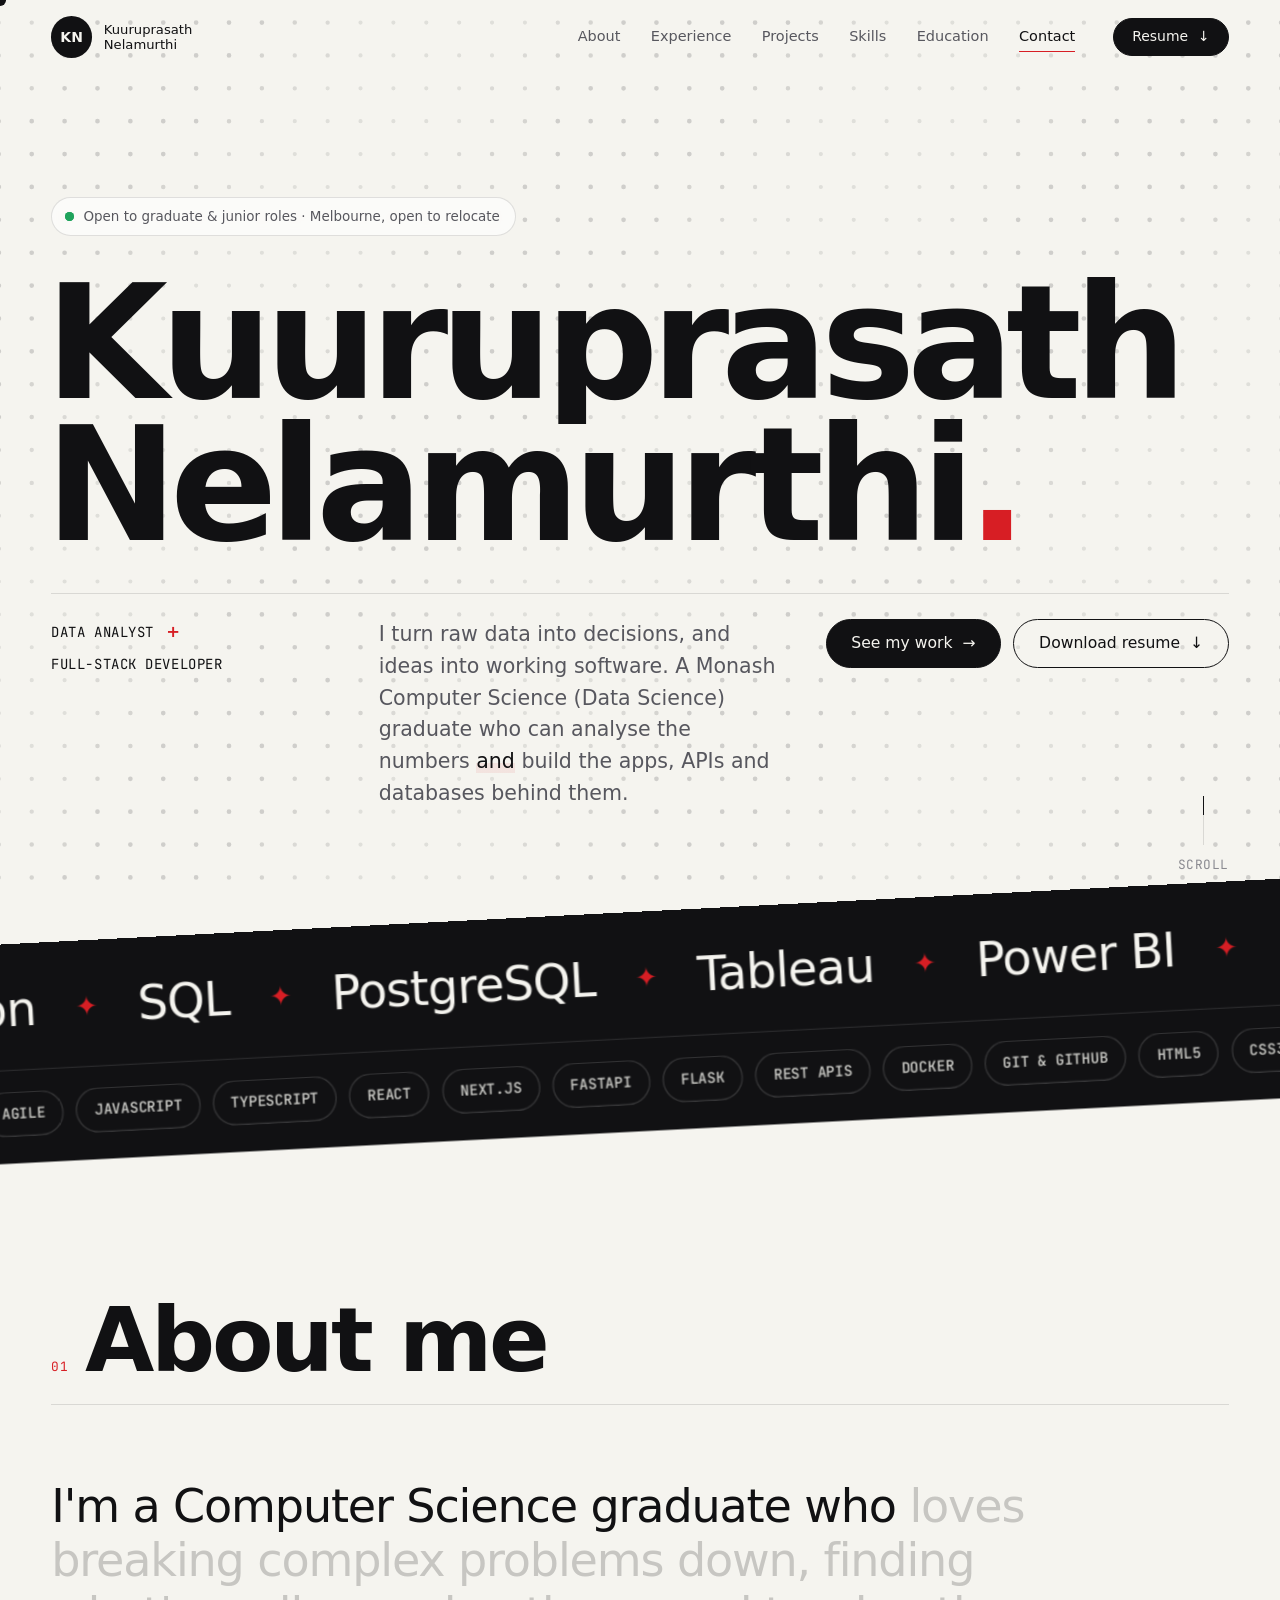
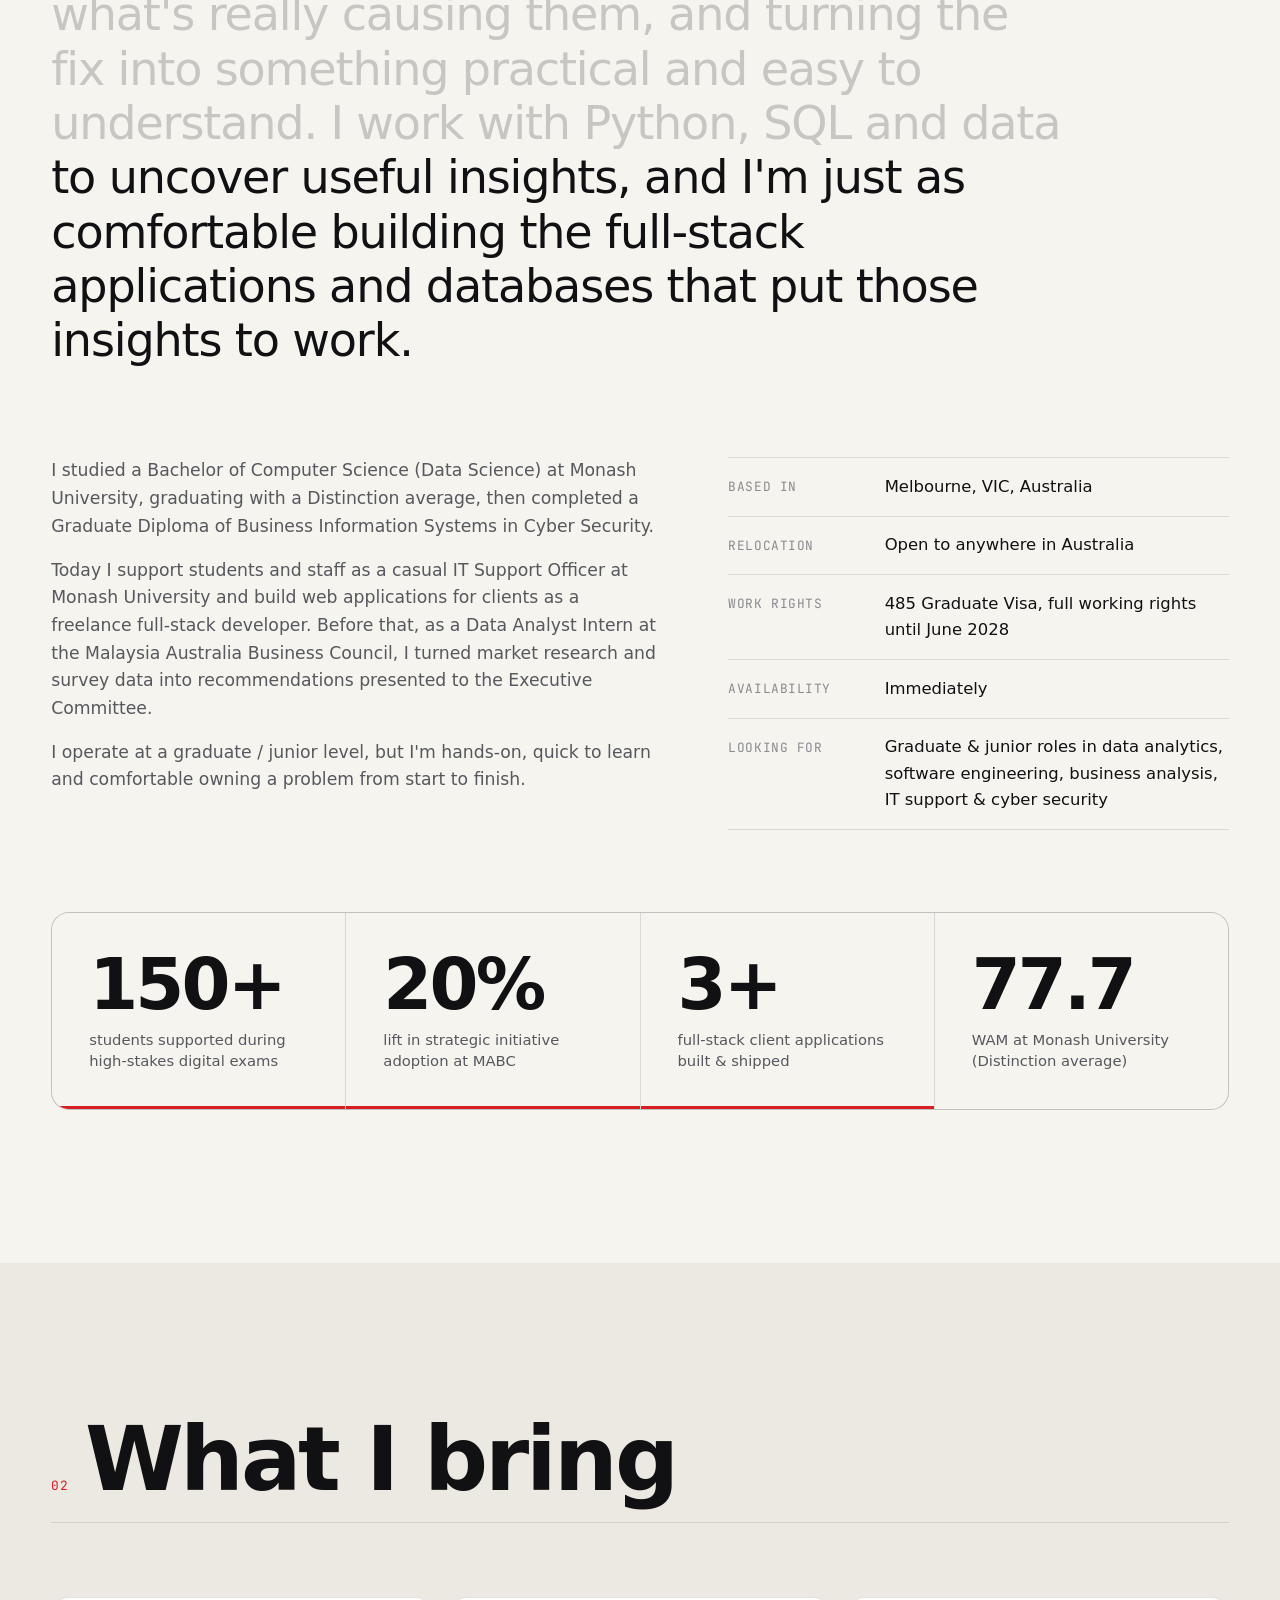
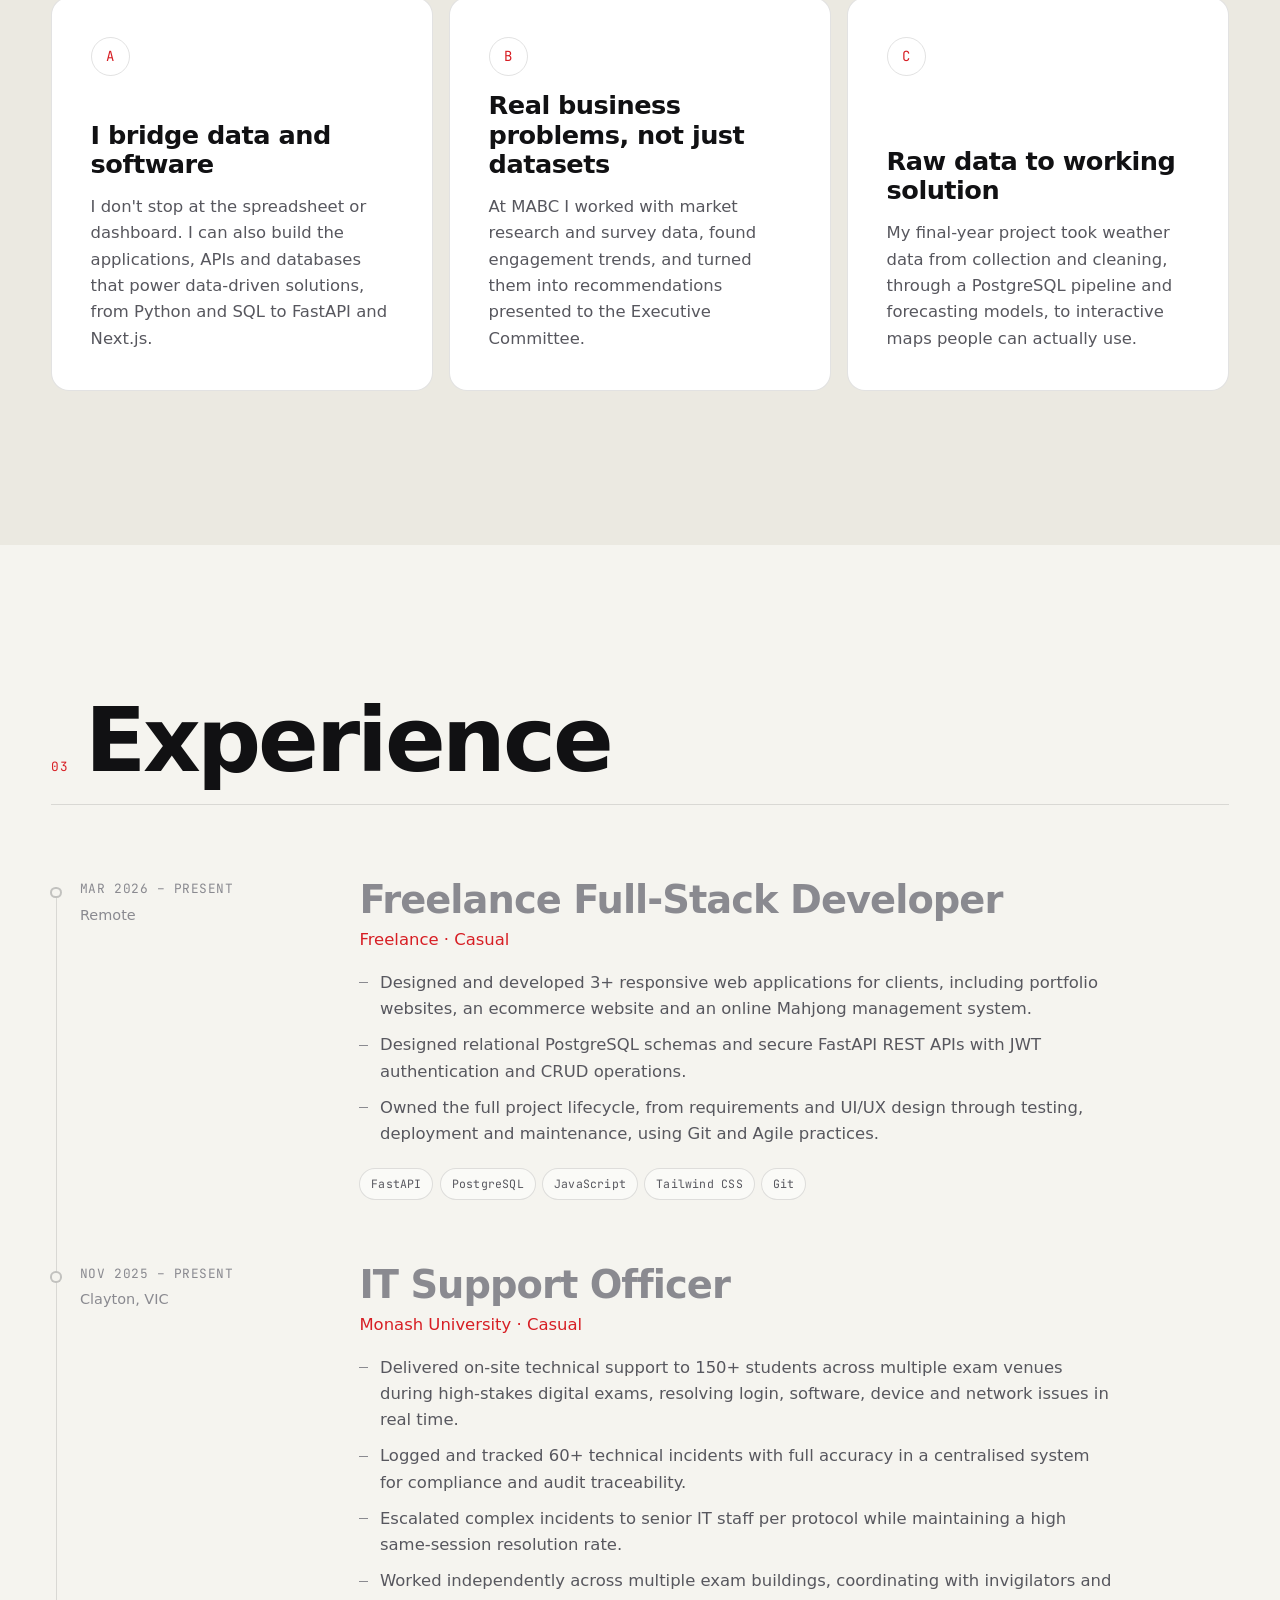
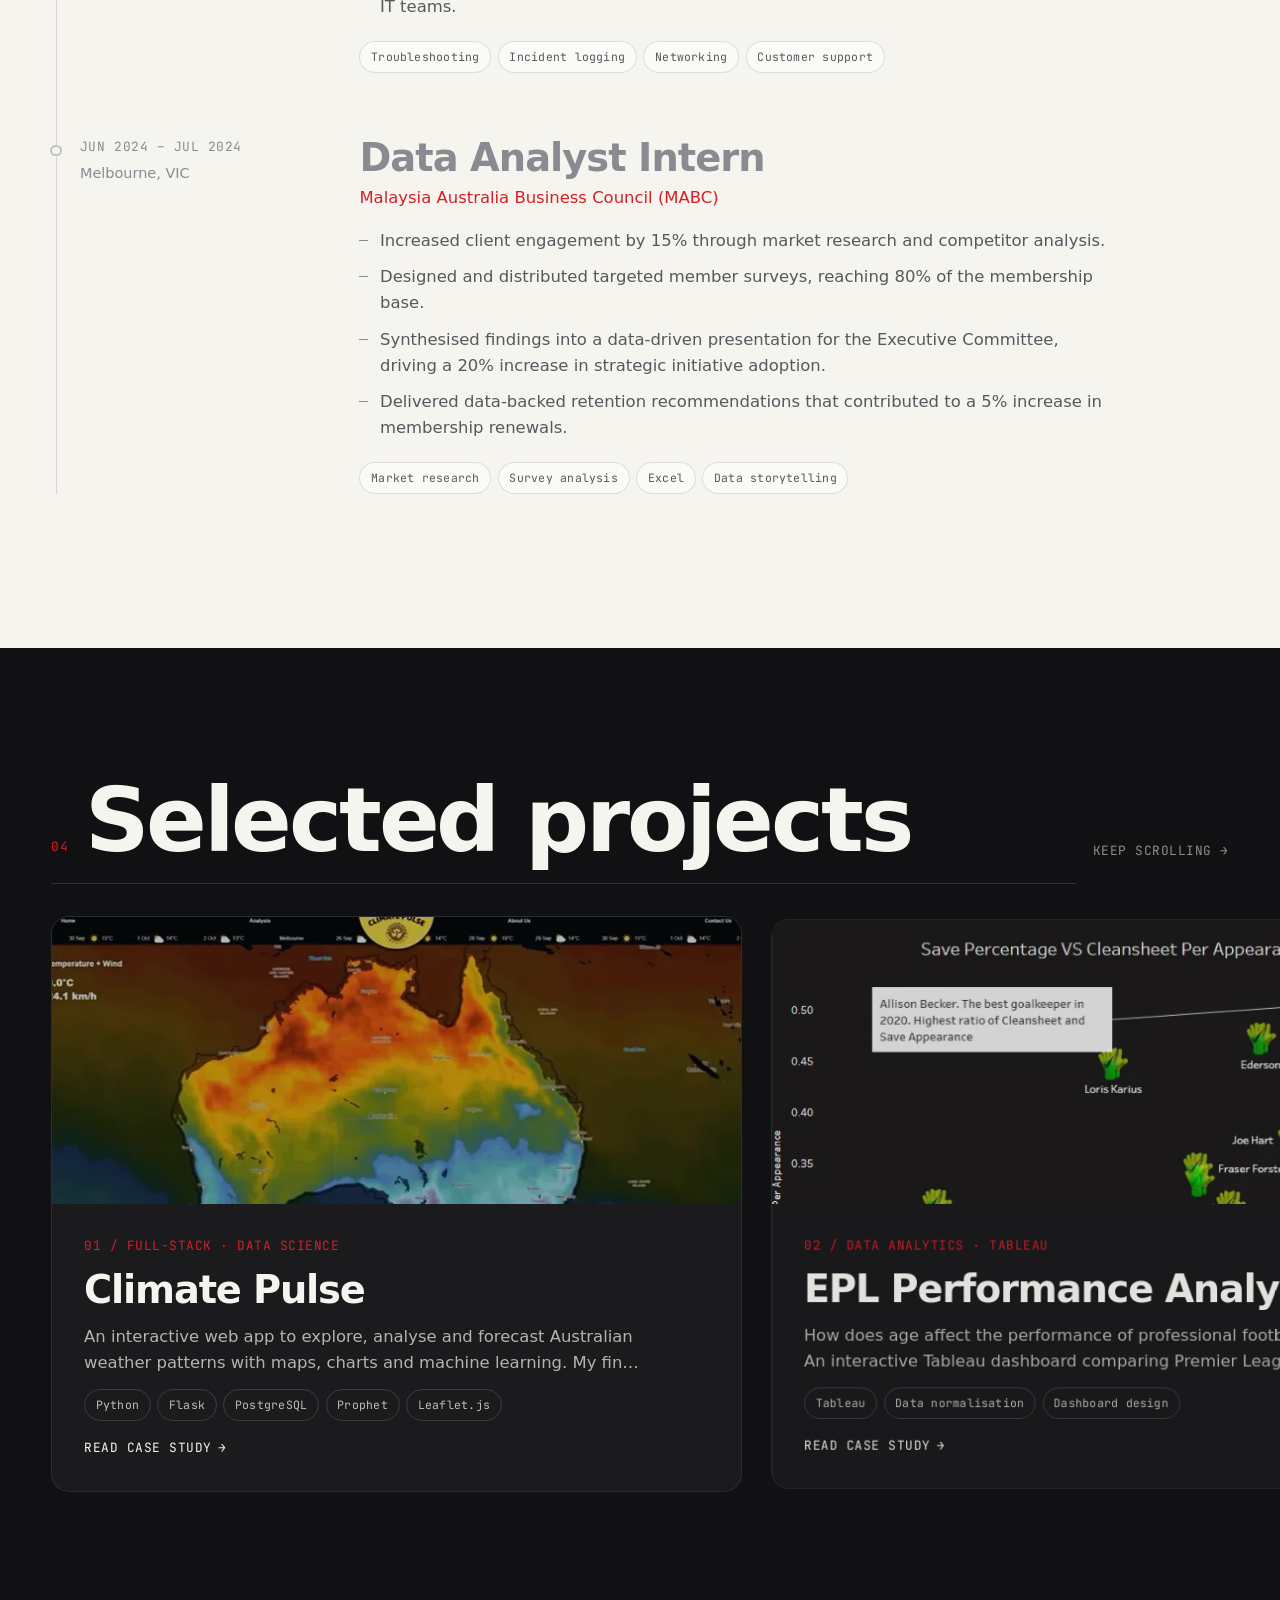
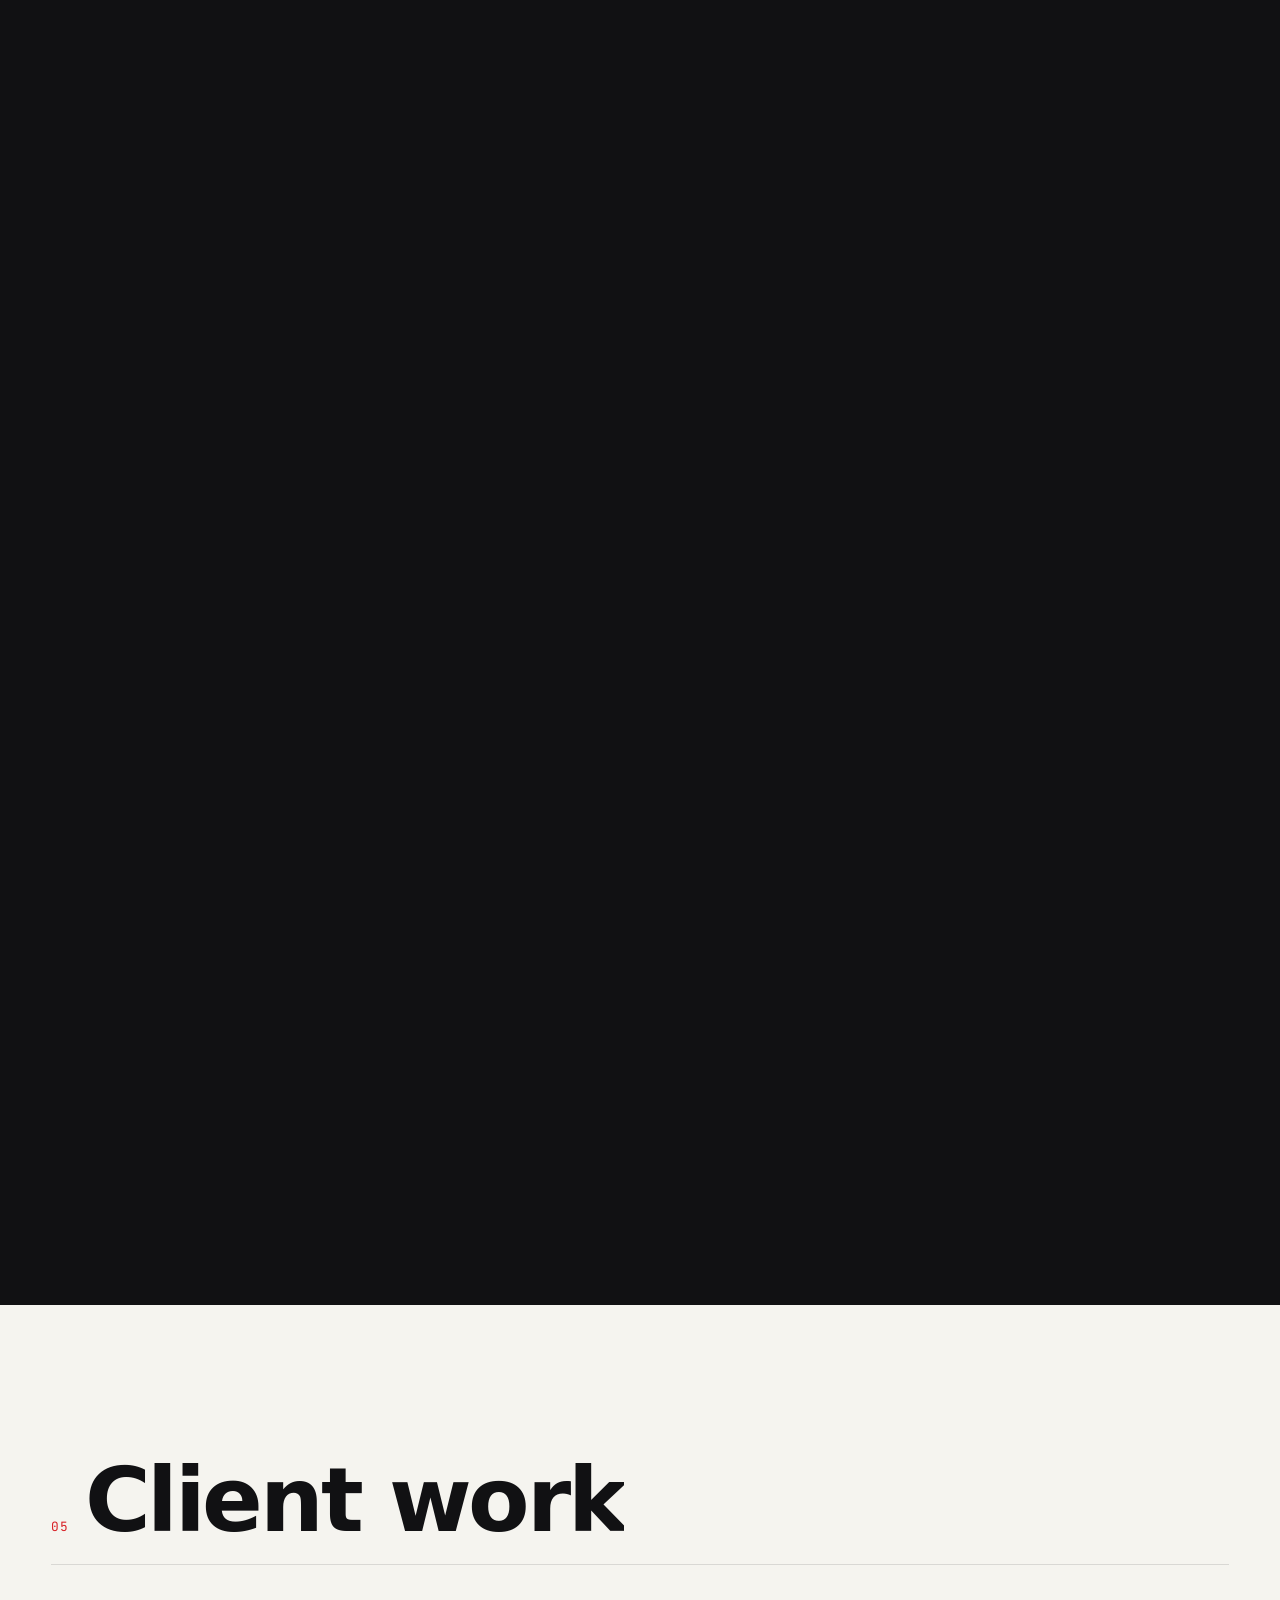
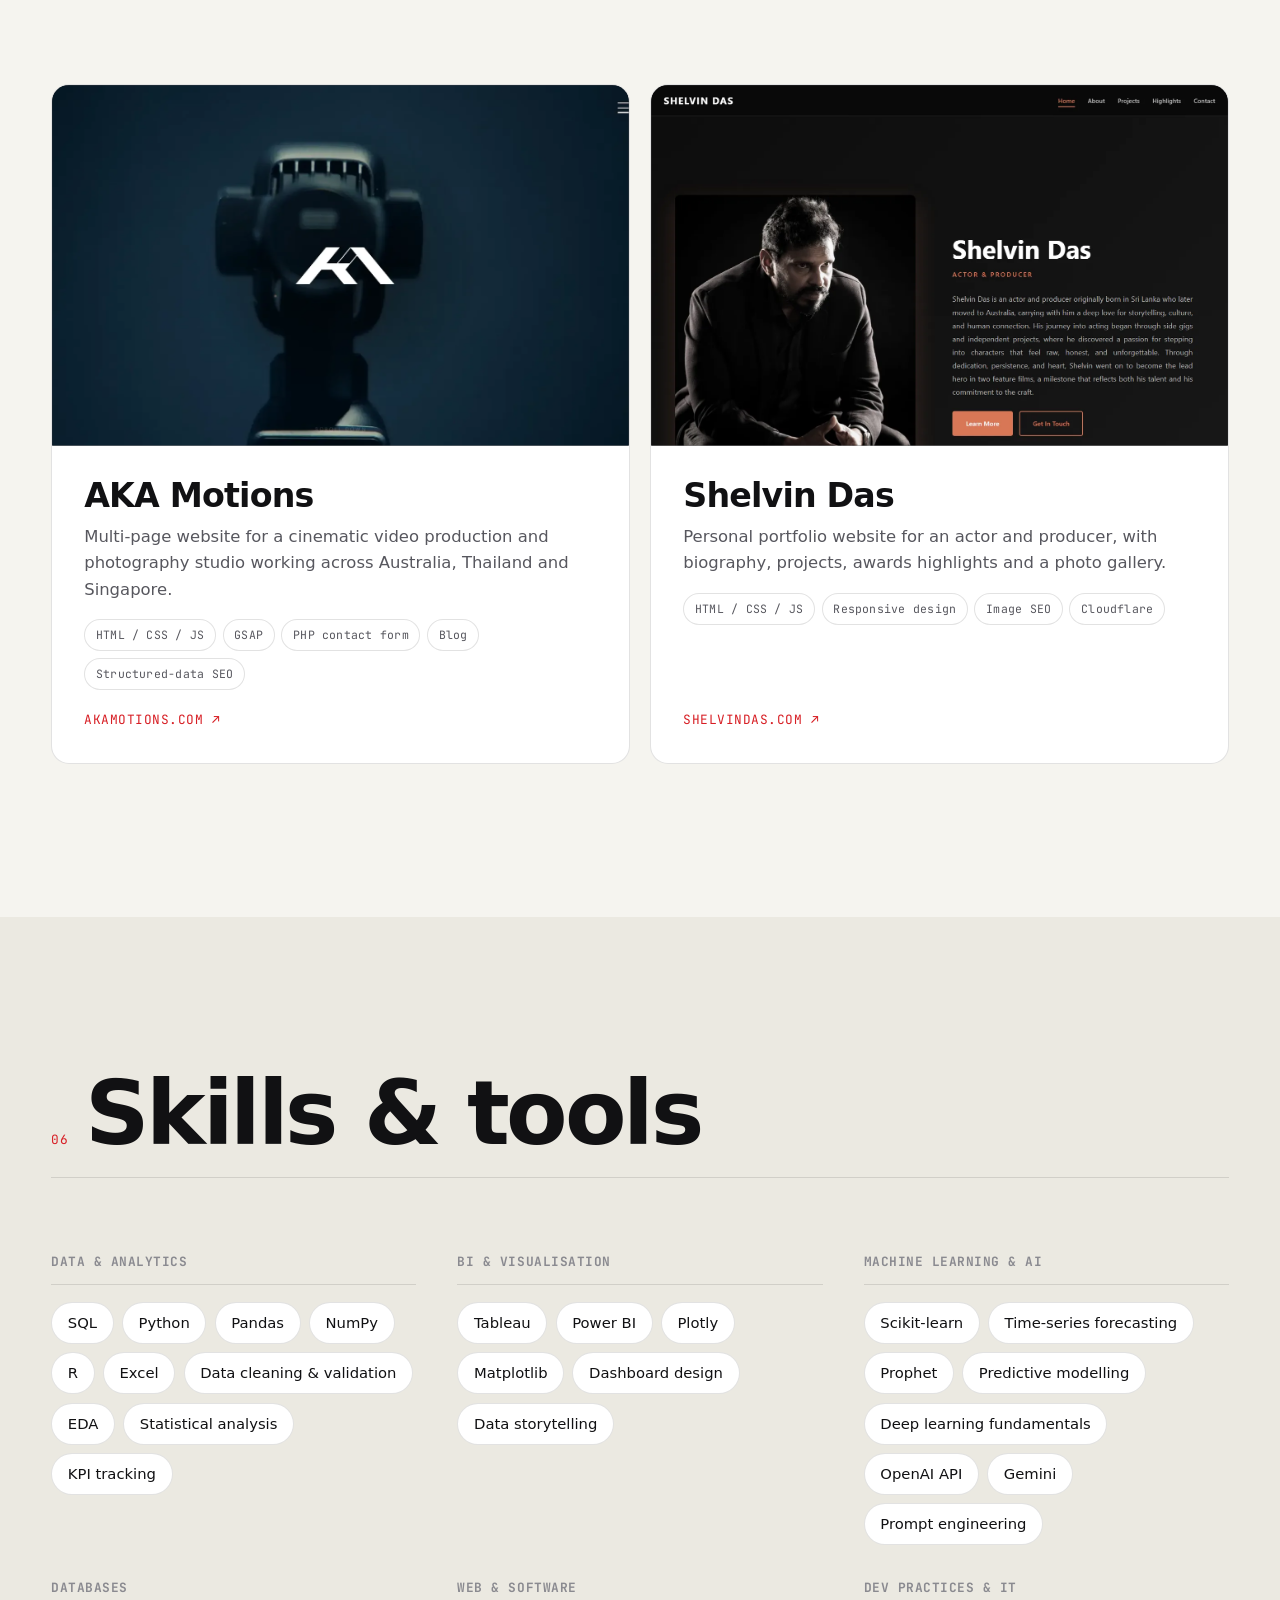
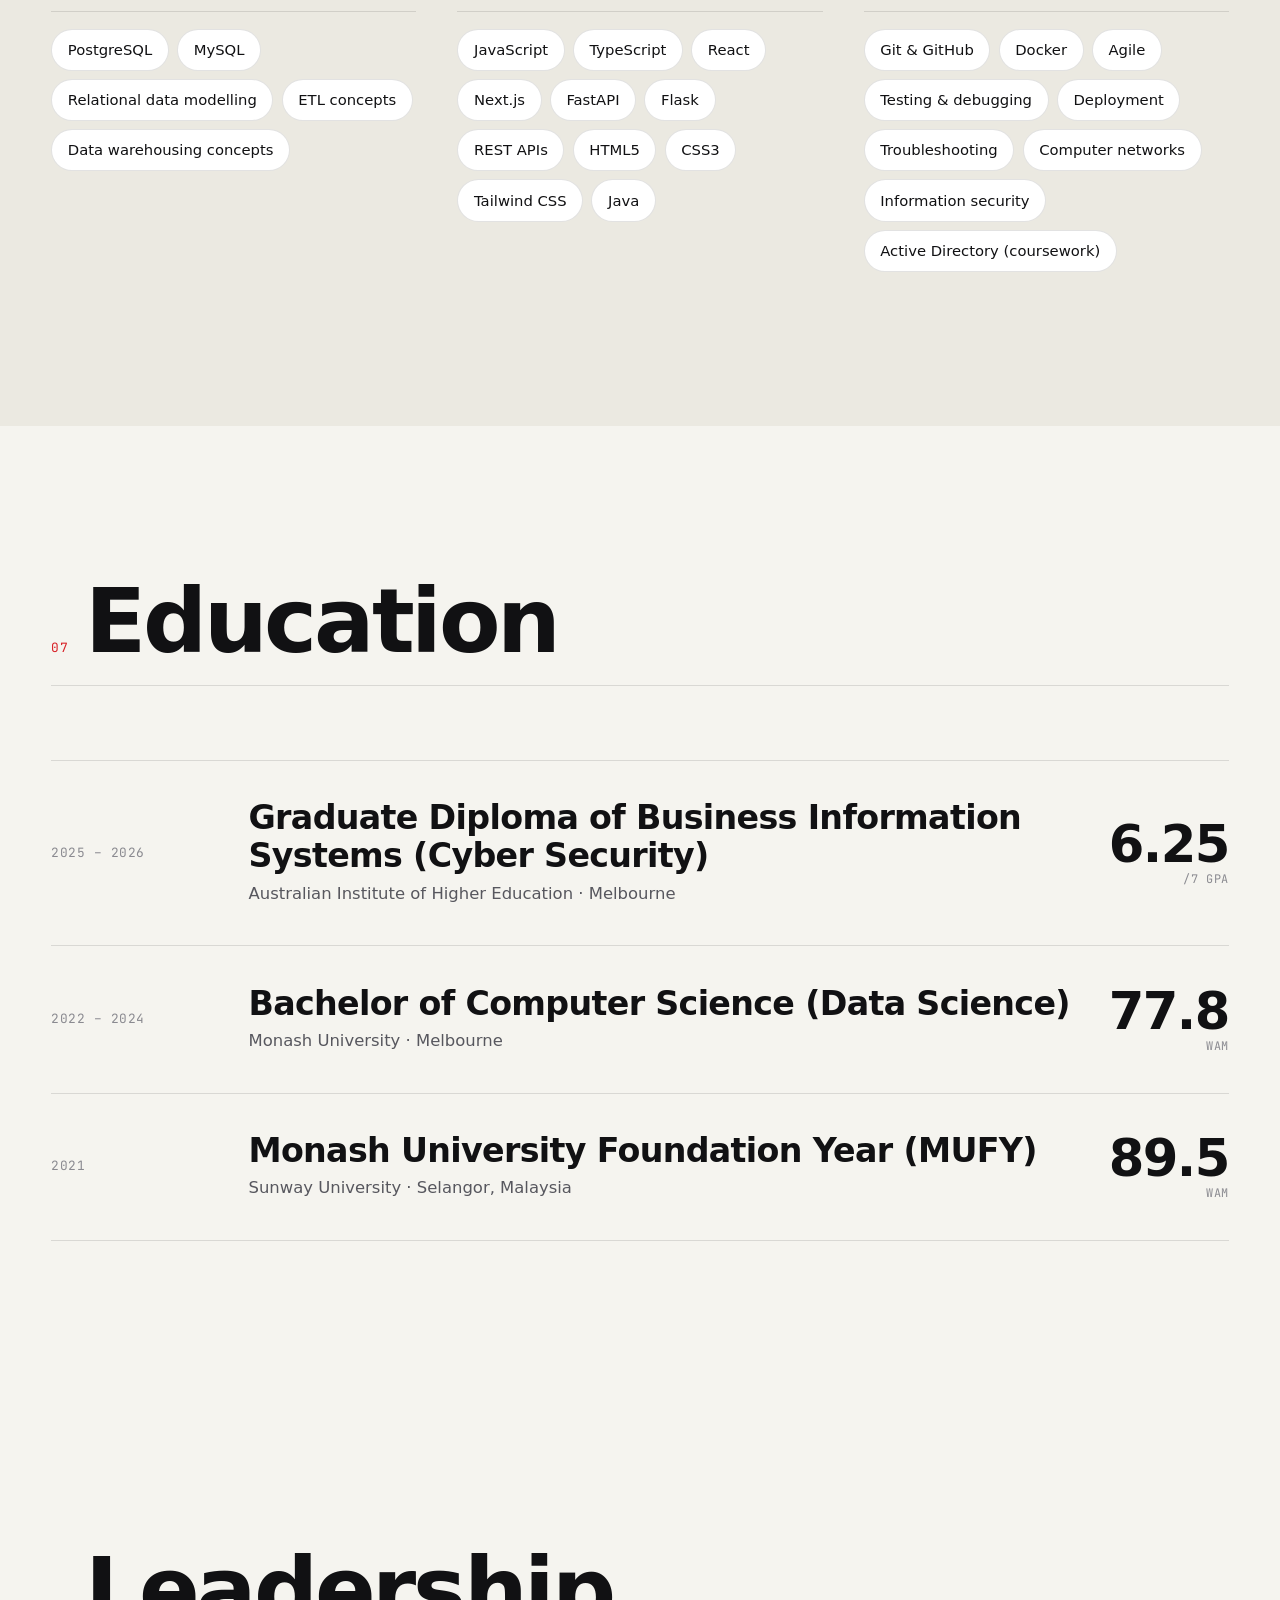
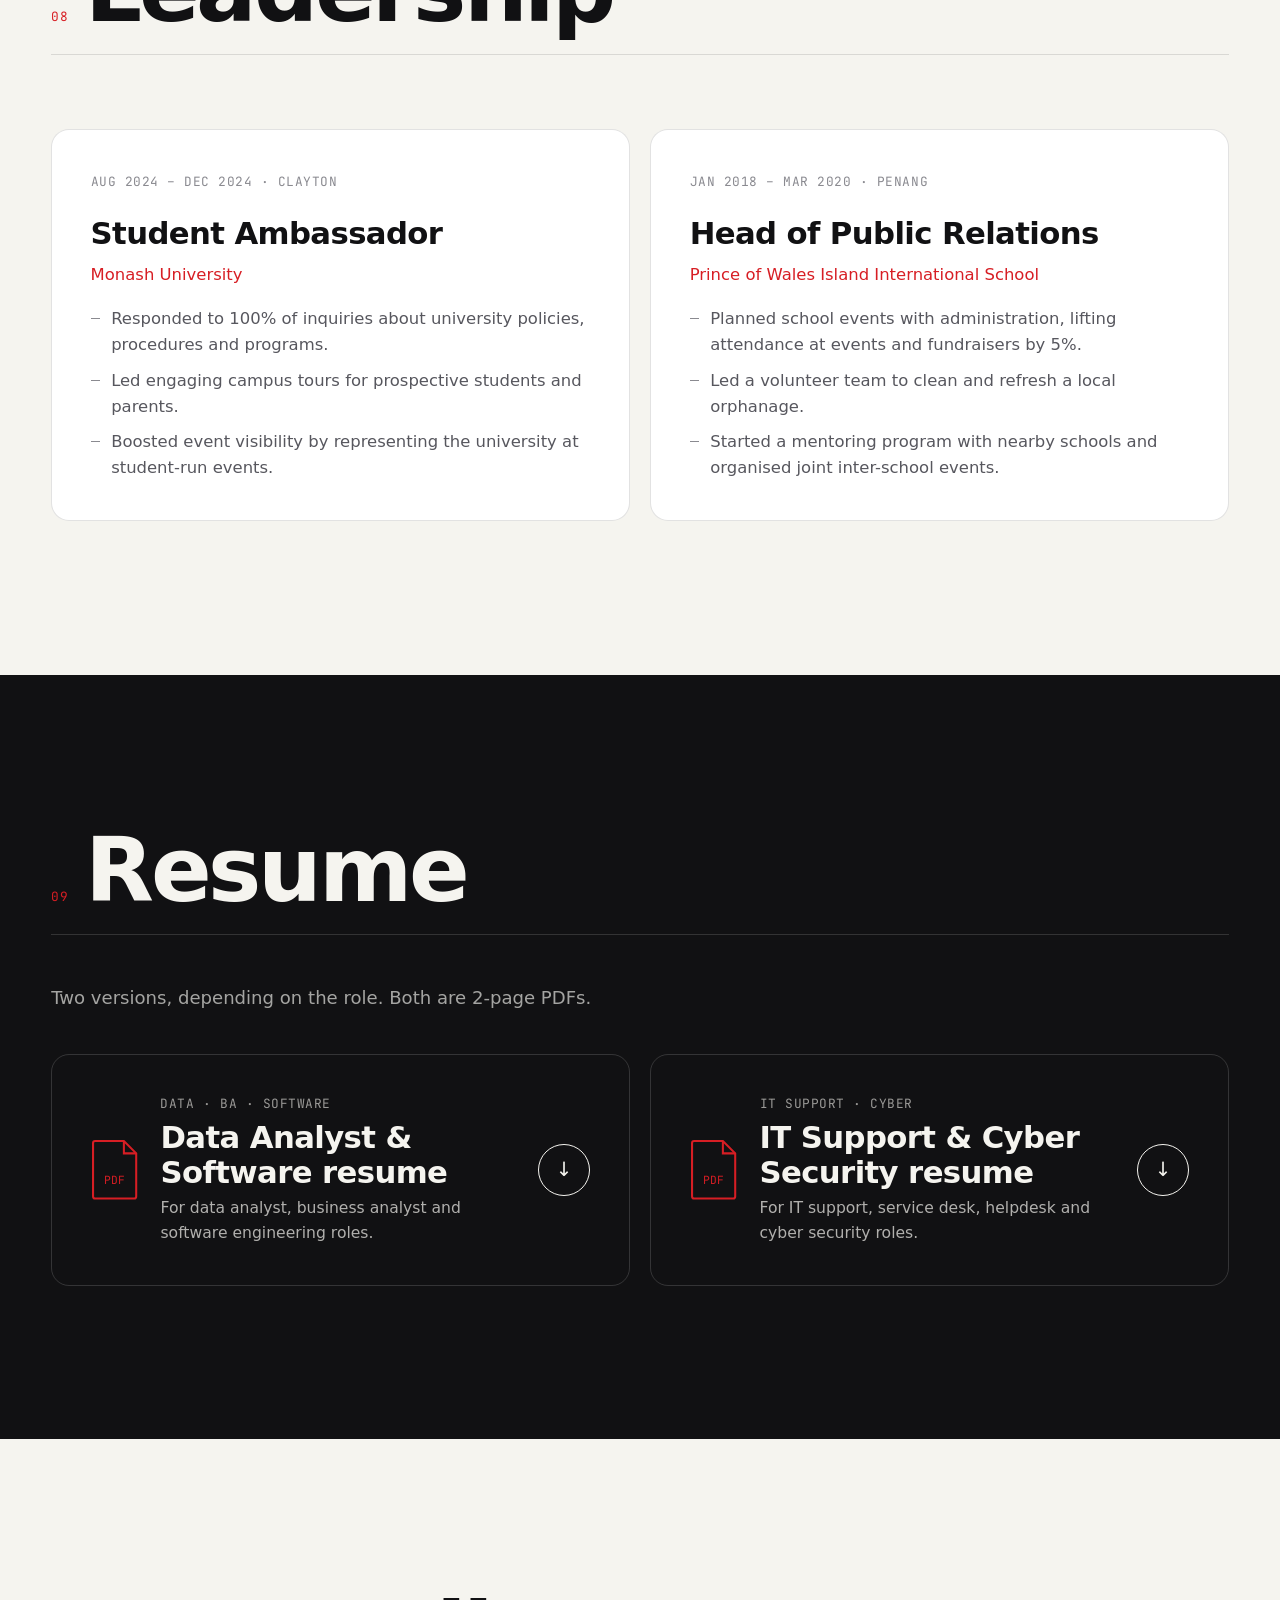
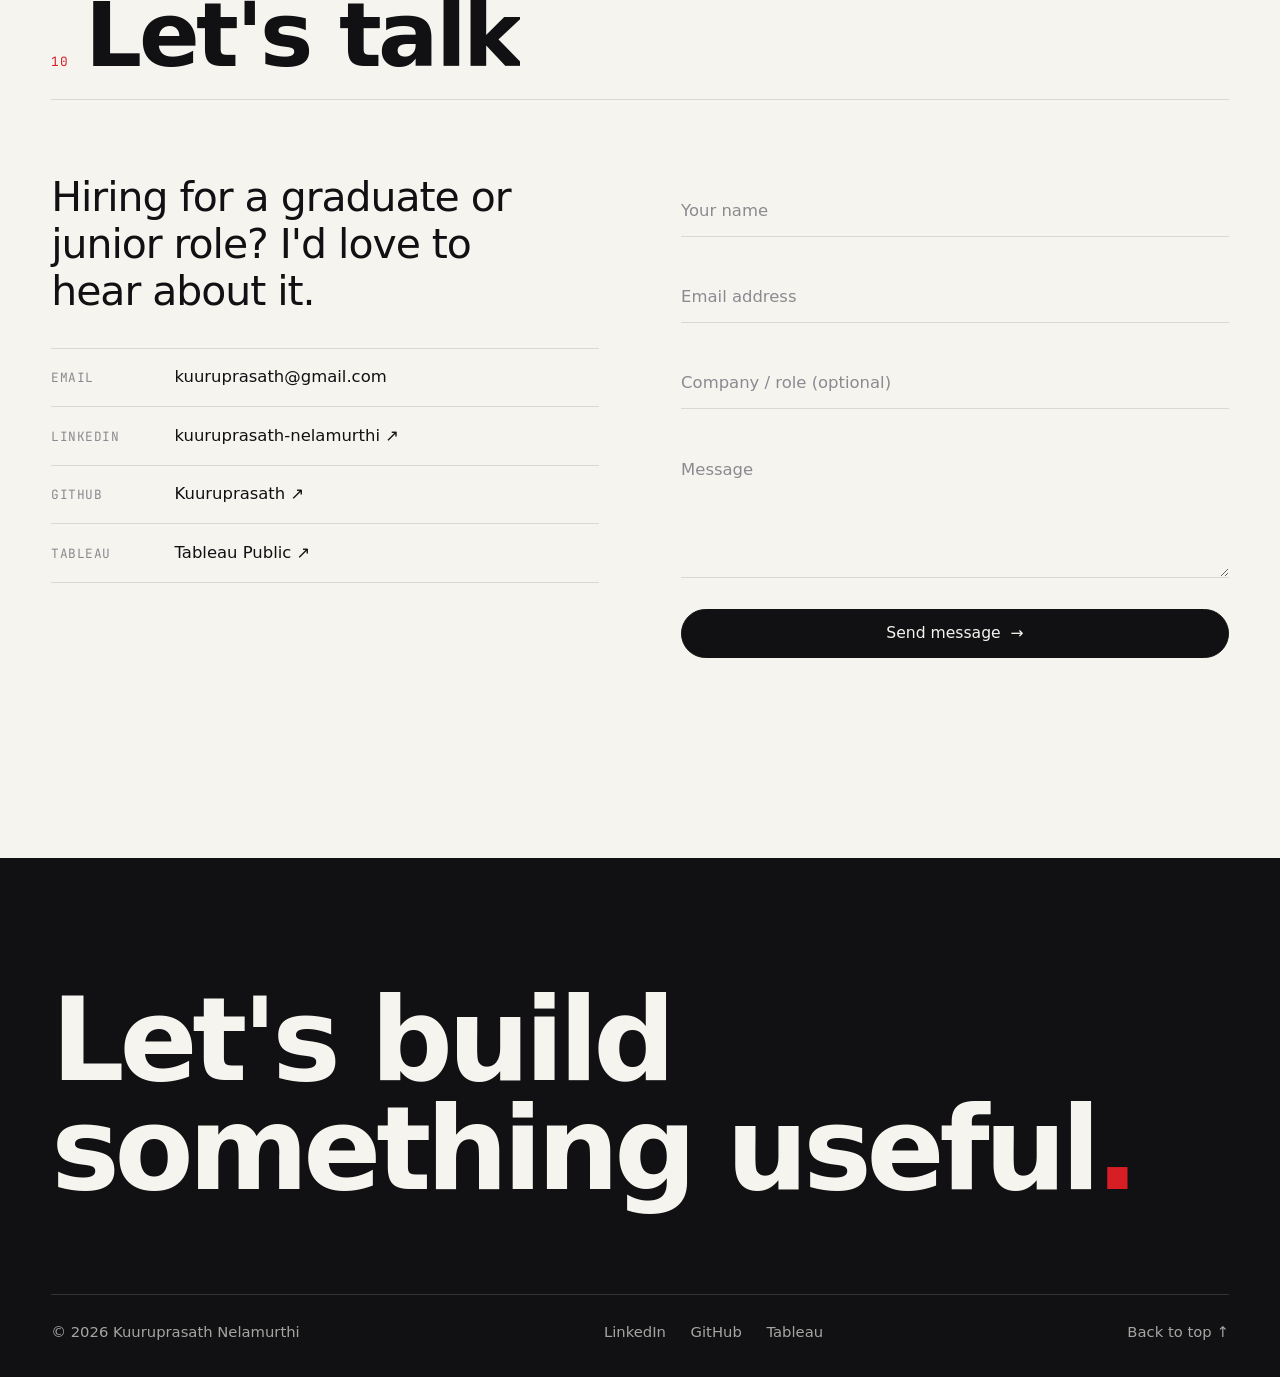
==== commit b21e5a24: "Add files via upload" ====
--- a/index.html
+++ b/index.html
@@ -50,7 +50,7 @@
   <link rel="preconnect" href="https://fonts.gstatic.com" crossorigin>
   <link rel="stylesheet" href="https://fonts.googleapis.com/css2?family=Inter:wght@400;500;600&family=JetBrains+Mono:wght@400;500&family=Space+Grotesk:wght@400;500;600;700&display=swap">
 
-  <link rel="stylesheet" href="assets/css/style.css">
+  <link rel="stylesheet" href="assets/css/style.css?v=20261106b">
 
   <!-- ===== Structured data (Google rich results) ===== -->
   <script type="application/ld+json">
@@ -855,6 +855,6 @@
   <script src="assets/lib/gsap.min.js" defer></script>
   <script src="assets/lib/ScrollTrigger.min.js" defer></script>
   <script src="assets/lib/lenis.min.js" defer></script>
-  <script src="assets/js/main.js" defer></script>
+  <script src="assets/js/main.js?v=20261106b" defer></script>
 </body>
 </html>
--- a/assets/css/style.css
+++ b/assets/css/style.css
@@ -0,0 +1,882 @@
+/* =========================================================
+   Kuuruprasath Nelamurthi — Portfolio
+   Light & minimal theme. Fluid sizing from 320px phones to 4K.
+   ========================================================= */
+
+:root {
+  --bg: #f5f4ef;
+  --bg-2: #ebe9e1;
+  --card: #ffffff;
+  --ink: #111113;
+  --ink-2: #57575e;
+  --ink-3: #8a8a90;
+  --line: rgba(17, 17, 19, 0.12);
+  --accent: #d71e24;
+  --accent-soft: rgba(215, 30, 36, 0.08);
+
+  --font-display: "Space Grotesk", system-ui, sans-serif;
+  --font-body: "Inter", system-ui, -apple-system, "Segoe UI", Roboto, sans-serif;
+  --font-mono: "JetBrains Mono", ui-monospace, "SFMono-Regular", Consolas, monospace;
+
+  --gutter: clamp(1.15rem, 4vw, 4rem);
+  --container: 88rem;
+  --radius: 1.1rem;
+  --ease: cubic-bezier(0.22, 1, 0.36, 1);
+  --header-h: 4.5rem;
+}
+
+/* Root size grows gently with the viewport so 4K screens don't look tiny
+   (≈15px on phones → ≈17px at 1440 → ≈19px at 1920 → ≈26px at 3840). */
+html {
+  font-size: clamp(15px, 0.3vw + 12.6px, 26px);
+  -webkit-text-size-adjust: 100%;
+  scroll-behavior: smooth;
+}
+html.lenis, html.lenis body { height: auto; }
+.lenis.lenis-smooth { scroll-behavior: auto !important; }
+.lenis.lenis-stopped { overflow: clip; }
+
+*, *::before, *::after { box-sizing: border-box; }
+* { margin: 0; padding: 0; }
+
+body {
+  background: var(--bg);
+  color: var(--ink);
+  font-family: var(--font-body);
+  font-size: 1rem;
+  line-height: 1.6;
+  text-rendering: optimizeLegibility;
+  -webkit-font-smoothing: antialiased;
+  overflow-x: clip;
+}
+main, .footer { overflow-x: clip;
+}
+
+img, svg { display: block; max-width: 100%; height: auto; }
+a { color: inherit; text-decoration: none; }
+ul, ol { list-style: none; }
+button, input, textarea { font: inherit; color: inherit; }
+button { cursor: pointer; background: none; border: 0; }
+::selection { background: var(--accent); color: #fff; }
+
+:focus-visible {
+  outline: 2px solid var(--accent);
+  outline-offset: 3px;
+  border-radius: 4px;
+}
+
+.container {
+  width: min(100% - var(--gutter) * 2, var(--container));
+  margin-inline: auto;
+}
+
+.mono {
+  font-family: var(--font-mono);
+  font-size: 0.78rem;
+  letter-spacing: 0.04em;
+  text-transform: uppercase;
+}
+
+.visually-hidden {
+  position: absolute !important;
+  width: 1px; height: 1px;
+  overflow: hidden; clip: rect(0 0 0 0);
+  white-space: nowrap; border: 0; padding: 0; margin: -1px;
+}
+
+.skip-link {
+  position: fixed; top: 0.75rem; left: 0.75rem; z-index: 300;
+  background: var(--ink); color: #fff; padding: 0.6rem 1rem; border-radius: 0.5rem;
+  transform: translateY(-200%);
+  transition: transform 0.3s var(--ease);
+}
+.skip-link:focus { transform: none; }
+
+.accent-dot { color: var(--accent); }
+
+/* Split-text helpers (created by JS) */
+.split .word { display: inline-block; white-space: nowrap; }
+.split .char { display: inline-block; will-change: transform; }
+.line { display: block; overflow: hidden; padding-bottom: 0.06em; margin-bottom: -0.06em; }
+
+.js body.is-loading { overflow: hidden; }
+
+/* ---------------------------------------------------------
+   Loader
+   --------------------------------------------------------- */
+.loader { display: none; }
+.js .loader {
+  position: fixed; inset: 0; z-index: 400;
+  display: flex; flex-direction: column; justify-content: flex-end;
+  background: var(--ink); color: var(--bg);
+  padding: var(--gutter);
+  /* Failsafe: never block the page if scripts fail */
+  animation: loader-failsafe 0.6s 5s forwards;
+}
+@keyframes loader-failsafe { to { opacity: 0; visibility: hidden; } }
+.loader__inner {
+  display: flex; justify-content: space-between; align-items: flex-end; gap: 1rem;
+  font-family: var(--font-display);
+}
+.loader__name { font-size: clamp(1rem, 2.4vw, 2rem); font-weight: 500; opacity: 0.7; }
+.loader__count { font-size: clamp(3.5rem, 14vw, 12rem); line-height: 0.85; font-weight: 600; letter-spacing: -0.04em; }
+.loader__bar { height: 2px; background: rgba(255,255,255,0.15); margin-top: 1.25rem; overflow: hidden; }
+.loader__bar span { display: block; height: 100%; width: 100%; background: var(--accent); transform-origin: left; transform: scaleX(0); }
+
+/* ---------------------------------------------------------
+   Cursor (mouse only)
+   --------------------------------------------------------- */
+.cursor { display: none; }
+@media (hover: hover) and (pointer: fine) {
+  .has-cursor .cursor {
+    display: grid; place-items: center;
+    position: fixed; top: 0; left: 0; z-index: 350;
+    width: 0.7rem; height: 0.7rem; margin: -0.35rem 0 0 -0.35rem;
+    border-radius: 50%;
+    background: var(--ink);
+    pointer-events: none;
+    transition: width 0.35s var(--ease), height 0.35s var(--ease), margin 0.35s var(--ease), background 0.3s, opacity 0.3s;
+  }
+  .cursor.is-active {
+    width: 5.5rem; height: 5.5rem; margin: -2.75rem 0 0 -2.75rem;
+    background: var(--accent);
+  }
+  .cursor.is-link { width: 2.4rem; height: 2.4rem; margin: -1.2rem 0 0 -1.2rem; background: rgba(17,17,19,0.12); }
+  .cursor.is-hidden { opacity: 0; }
+  .cursor__label {
+    color: #fff; font-family: var(--font-mono); font-size: 0.68rem; letter-spacing: 0.06em; text-transform: uppercase;
+    opacity: 0; transform: scale(0.6); transition: opacity 0.25s, transform 0.35s var(--ease);
+  }
+  .cursor.is-active .cursor__label { opacity: 1; transform: none; }
+}
+
+/* ---------------------------------------------------------
+   Progress bar
+   --------------------------------------------------------- */
+.progress { position: fixed; top: 0; left: 0; right: 0; height: 3px; z-index: 210; pointer-events: none; }
+.progress span { display: block; height: 100%; background: var(--accent); transform-origin: left; transform: scaleX(0); }
+
+/* ---------------------------------------------------------
+   Buttons & links
+   --------------------------------------------------------- */
+.btn {
+  --pad-y: 0.95rem; --pad-x: 1.5rem;
+  display: inline-flex; align-items: center; justify-content: center; gap: 0.6rem;
+  padding: var(--pad-y) var(--pad-x);
+  border-radius: 999px;
+  font-weight: 500; font-size: 0.95rem; line-height: 1;
+  border: 1px solid var(--ink);
+  position: relative; overflow: hidden; isolation: isolate;
+  transition: color 0.4s var(--ease), border-color 0.4s var(--ease);
+  white-space: nowrap;
+}
+.btn::before {
+  content: ""; position: absolute; inset: 0; z-index: -1;
+  background: var(--accent);
+  border-radius: inherit;
+  transform: translateY(101%);
+  transition: transform 0.5s var(--ease);
+}
+.btn:hover::before, .btn:focus-visible::before { transform: none; }
+.btn:hover, .btn:focus-visible { border-color: var(--accent); color: #fff; }
+.btn--dark { background: var(--ink); color: var(--bg); }
+.btn--ghost { background: transparent; color: var(--ink); }
+.btn--small { --pad-y: 0.7rem; --pad-x: 1.1rem; font-size: 0.85rem; }
+.btn--wide { width: 100%; }
+.btn__arrow { display: inline-block; transition: transform 0.4s var(--ease); }
+.btn:hover .btn__arrow { transform: translateX(3px); }
+.btn[disabled] { opacity: 0.6; pointer-events: none; }
+
+.link-underline {
+  background: linear-gradient(currentColor, currentColor) left bottom / 0 1px no-repeat;
+  transition: background-size 0.45s var(--ease), color 0.3s;
+}
+.link-underline:hover, .link-underline:focus-visible { background-size: 100% 1px; color: var(--accent); }
+
+/* ---------------------------------------------------------
+   Header & navigation
+   --------------------------------------------------------- */
+.header {
+  position: fixed; top: 0; left: 0; right: 0; z-index: 200;
+  height: var(--header-h);
+  display: flex; align-items: center; gap: 1.5rem;
+  padding-inline: var(--gutter);
+  transition: transform 0.5s var(--ease), background-color 0.4s, box-shadow 0.4s;
+}
+.header.is-scrolled {
+  background: rgba(245, 244, 239, 0.82);
+  -webkit-backdrop-filter: saturate(160%) blur(14px);
+  backdrop-filter: saturate(160%) blur(14px);
+  box-shadow: 0 1px 0 var(--line);
+}
+.header.is-hidden { transform: translateY(-100%); }
+
+.logo { display: flex; align-items: center; gap: 0.7rem; margin-right: auto; }
+.logo__mark {
+  display: grid; place-items: center;
+  width: 2.5rem; height: 2.5rem; border-radius: 50%;
+  background: var(--ink); color: var(--bg);
+  font-family: var(--font-display); font-weight: 600; font-size: 0.85rem; letter-spacing: 0.02em;
+  transition: background 0.3s, transform 0.6s var(--ease);
+}
+.logo:hover .logo__mark { background: var(--accent); transform: rotate(-12deg); }
+.logo__text { font-family: var(--font-display); font-weight: 500; font-size: 0.8rem; line-height: 1.15; }
+
+.nav__list { display: flex; gap: 0.25rem; }
+.nav__list a {
+  position: relative; display: block; padding: 0.5rem 0.8rem;
+  font-size: 0.88rem; color: var(--ink-2);
+  transition: color 0.3s;
+}
+.nav__list a::after {
+  content: ""; position: absolute; left: 0.8rem; right: 0.8rem; bottom: 0.3rem; height: 1px;
+  background: var(--accent); transform: scaleX(0); transform-origin: right;
+  transition: transform 0.45s var(--ease);
+}
+.nav__list a:hover, .nav__list a.is-current { color: var(--ink); }
+.nav__list a:hover::after, .nav__list a.is-current::after { transform: scaleX(1); transform-origin: left; }
+
+.menu-toggle { display: none; width: 2.75rem; height: 2.75rem; border-radius: 50%; background: var(--ink); position: relative; z-index: 260; }
+.menu-toggle span {
+  position: absolute; left: 50%; width: 1.1rem; height: 1.5px; margin-left: -0.55rem;
+  background: var(--bg); transition: transform 0.45s var(--ease), top 0.45s var(--ease);
+}
+.menu-toggle span:first-child { top: calc(50% - 3.5px); }
+.menu-toggle span:last-child { top: calc(50% + 2.5px); }
+.menu-toggle[aria-expanded="true"] span:first-child { top: 50%; transform: rotate(45deg); }
+.menu-toggle[aria-expanded="true"] span:last-child { top: 50%; transform: rotate(-45deg); }
+
+.mobile-menu {
+  position: fixed; inset: 0; z-index: 250;
+  background: var(--ink); color: var(--bg);
+  display: flex; flex-direction: column; justify-content: space-between;
+  padding: calc(var(--header-h) + 2rem) var(--gutter) 2rem;
+  clip-path: circle(0% at calc(100% - var(--gutter) - 1.4rem) 2.25rem);
+  transition: clip-path 0.7s var(--ease);
+}
+.mobile-menu[hidden] { display: none; }
+.mobile-menu.is-open { clip-path: circle(150% at calc(100% - var(--gutter) - 1.4rem) 2.25rem); }
+.mobile-menu ol { display: grid; gap: 0.25rem; }
+.mobile-menu ol a {
+  display: flex; align-items: baseline; gap: 0.9rem;
+  font-family: var(--font-display); font-size: clamp(2rem, 9vw, 3.5rem); font-weight: 500; line-height: 1.15; letter-spacing: -0.02em;
+}
+.mobile-menu ol a span { font-family: var(--font-mono); font-size: 0.75rem; color: var(--accent); }
+.mobile-menu__foot { display: flex; flex-wrap: wrap; justify-content: space-between; gap: 0.75rem; font-size: 0.9rem; opacity: 0.75; }
+.menu-open .header { z-index: 300; transform: none; background: transparent; box-shadow: none; -webkit-backdrop-filter: none; backdrop-filter: none; }
+.menu-open .logo { color: var(--bg); position: relative; z-index: 260; }
+.menu-open .logo__mark { background: var(--bg); color: var(--ink); }
+
+/* ---------------------------------------------------------
+   Sections (shared)
+   --------------------------------------------------------- */
+.section { padding-block: clamp(5rem, 12vw, 10rem); position: relative; }
+.section__head {
+  display: flex; align-items: baseline; gap: 1rem;
+  padding-bottom: 1.25rem; margin-bottom: clamp(2.5rem, 6vw, 4.5rem);
+  border-bottom: 1px solid var(--line);
+}
+.section__index { color: var(--accent); }
+.section__title {
+  font-family: var(--font-display); font-weight: 600;
+  font-size: clamp(2.4rem, 7vw, 6.5rem); line-height: 0.95; letter-spacing: -0.035em;
+  padding-bottom: 0.12em; margin-bottom: -0.12em;
+}
+.section__lede { color: var(--ink-2); font-size: 1.1rem; max-width: 40rem; margin: -1.5rem 0 2.5rem; }
+
+.tags { display: flex; flex-wrap: wrap; gap: 0.4rem; }
+.tags li {
+  font-family: var(--font-mono); font-size: 0.7rem; letter-spacing: 0.02em;
+  padding: 0.35rem 0.65rem; border: 1px solid var(--line); border-radius: 999px; color: var(--ink-2);
+  background: rgba(255,255,255,0.5);
+}
+.tags--loose { gap: 0.55rem; }
+
+/* ---------------------------------------------------------
+   Hero
+   --------------------------------------------------------- */
+.hero {
+  position: relative;
+  min-height: 100vh; min-height: 100svh;
+  display: flex; align-items: flex-end;
+  padding-top: calc(var(--header-h) + 2rem);
+  padding-bottom: clamp(5rem, 10vh, 8rem);
+  overflow: hidden;
+}
+.hero__canvas { position: absolute; inset: 0; width: 100%; height: 100%; z-index: 0; }
+.hero__inner { position: relative; z-index: 1; }
+
+.hero__status {
+  display: inline-flex; align-items: center; gap: 0.6rem;
+  padding: 0.45rem 0.9rem 0.45rem 0.75rem;
+  border: 1px solid var(--line); border-radius: 999px;
+  background: rgba(255,255,255,0.6);
+  -webkit-backdrop-filter: blur(6px); backdrop-filter: blur(6px);
+  font-size: 0.82rem; color: var(--ink-2);
+  margin-bottom: clamp(1.5rem, 4vh, 2.5rem);
+}
+.pulse { position: relative; width: 0.55rem; height: 0.55rem; border-radius: 50%; background: #1fa35c; flex: none; }
+.pulse::after {
+  content: ""; position: absolute; inset: 0; border-radius: 50%; background: #1fa35c;
+  animation: pulse 2s ease-out infinite;
+}
+@keyframes pulse { to { transform: scale(2.8); opacity: 0; } }
+
+.hero__title {
+  font-family: var(--font-display); font-weight: 600;
+  font-size: clamp(2.6rem, 12.4vw, 13.5rem);
+  line-height: 0.9; letter-spacing: -0.05em;
+  margin-left: -0.04em;
+}
+.hero__bottom {
+  display: grid; gap: 1.5rem 3rem;
+  grid-template-columns: minmax(0, 1fr);
+  margin-top: clamp(1.5rem, 4vh, 3rem);
+  padding-top: 1.5rem;
+  border-top: 1px solid var(--line);
+}
+.hero__role { display: flex; flex-wrap: wrap; align-items: center; gap: 0.5rem 0.75rem; }
+.hero__role .mono { font-size: 0.85rem; color: var(--ink); }
+.hero__amp { color: var(--accent); font-weight: 600; }
+.hero__lede { color: var(--ink-2); font-size: clamp(1rem, 1.2vw + 0.6rem, 1.25rem); max-width: 36rem; line-height: 1.55; }
+.hero__lede em { font-style: normal; color: var(--ink); background: linear-gradient(transparent 60%, var(--accent-soft) 60%); }
+.hero__ctas { display: flex; flex-wrap: wrap; gap: 0.75rem; }
+
+.scroll-cue {
+  position: absolute; z-index: 1; right: var(--gutter); bottom: 1.5rem;
+  display: flex; flex-direction: column; align-items: center; gap: 0.6rem; color: var(--ink-3);
+}
+.scroll-cue__line { width: 1px; height: 3rem; background: var(--line); position: relative; overflow: hidden; }
+.scroll-cue__line::after {
+  content: ""; position: absolute; left: 0; top: 0; width: 100%; height: 40%; background: var(--ink);
+  animation: cue 1.8s var(--ease) infinite;
+}
+@keyframes cue { 0% { transform: translateY(-100%); } 100% { transform: translateY(260%); } }
+
+/* ---------------------------------------------------------
+   Marquee
+   --------------------------------------------------------- */
+.marquee {
+  overflow: hidden; border-block: 1px solid var(--line);
+  background: var(--ink); color: var(--bg);
+  padding-block: clamp(0.9rem, 2vw, 1.6rem);
+  transform: rotate(-1.5deg) scale(1.04);
+  margin-block: 1rem;
+}
+.marquee__row { overflow: hidden; }
+.marquee__row--alt { margin-top: clamp(0.8rem, 1.6vw, 1.3rem); padding-top: clamp(0.8rem, 1.6vw, 1.3rem); border-top: 1px solid rgba(255,255,255,0.1); }
+.marquee__track {
+  display: flex; width: max-content; align-items: center; gap: clamp(1.25rem, 3vw, 2.5rem);
+  padding-right: clamp(1.25rem, 3vw, 2.5rem); /* keeps the gap even where the loop joins */
+  will-change: transform;
+}
+.marquee__track--reverse { gap: 0.75rem; padding-right: 0.75rem; }
+.marquee__track span { font-family: var(--font-display); font-weight: 500; font-size: clamp(1.4rem, 3.6vw, 3.2rem); letter-spacing: -0.02em; white-space: nowrap; }
+.marquee__track i { font-style: normal; color: var(--accent); font-size: clamp(0.9rem, 2vw, 1.6rem); }
+.marquee__track b {
+  font-family: var(--font-mono); font-weight: 500; font-size: clamp(0.75rem, 1.1vw, 1rem); letter-spacing: 0.03em; text-transform: uppercase;
+  white-space: nowrap; padding: 0.55rem 1rem; border: 1px solid rgba(255,255,255,0.2); border-radius: 999px; color: rgba(245,244,239,0.85);
+  transition: background 0.3s, color 0.3s, border-color 0.3s;
+}
+.marquee__track b:hover { background: var(--accent); border-color: var(--accent); color: #fff; }
+
+/* Auto-slide motion is driven by main.js (slows on hover, reacts to scrolling) */
+
+/* ---------------------------------------------------------
+   About
+   --------------------------------------------------------- */
+.about__statement {
+  font-family: var(--font-display); font-weight: 500;
+  font-size: clamp(1.5rem, 3.6vw, 3.4rem); line-height: 1.18; letter-spacing: -0.025em;
+  max-width: 62rem;
+  margin-bottom: clamp(3rem, 7vw, 6rem);
+}
+.scrub-text .word { display: inline-block; }
+
+.about__grid { display: grid; gap: 2.5rem; grid-template-columns: minmax(0, 1fr); }
+.about__body p { color: var(--ink-2); font-size: 1.05rem; max-width: 38rem; }
+.about__body p + p { margin-top: 1rem; }
+
+.facts { border-top: 1px solid var(--line); }
+.facts__row { display: grid; grid-template-columns: 8.5rem minmax(0, 1fr); gap: 1rem; padding-block: 0.95rem; border-bottom: 1px solid var(--line); }
+.facts dt { color: var(--ink-3); padding-top: 0.2rem; }
+.facts dd { font-weight: 500; }
+
+.stats {
+  display: grid; grid-template-columns: repeat(2, minmax(0, 1fr));
+  gap: 1px; background: var(--line);
+  border: 1px solid var(--line); border-radius: var(--radius); overflow: hidden;
+  margin-top: clamp(3rem, 7vw, 5rem);
+}
+.stat { position: relative; background: var(--bg); padding: clamp(1.25rem, 3vw, 2.25rem); display: flex; flex-direction: column; gap: 0.6rem; }
+.stat::after {
+  content: ""; position: absolute; left: 0; bottom: 0; height: 3px; width: 100%;
+  background: var(--accent); transform: scaleX(0); transform-origin: left;
+  transition: transform 1.2s var(--ease);
+}
+.stat.is-counted::after { transform: scaleX(1); }
+.stat__num { font-family: var(--font-display); font-weight: 600; font-size: clamp(2.4rem, 5.5vw, 4.75rem); line-height: 1; letter-spacing: -0.04em; font-variant-numeric: tabular-nums; }
+.stat.is-counted .stat__num { animation: stat-pop 0.6s var(--ease); }
+@keyframes stat-pop { 40% { transform: scale(1.06); color: var(--accent); } 100% { transform: none; } }
+.stat__label { color: var(--ink-2); font-size: 0.9rem; line-height: 1.4; max-width: 16rem; }
+
+/* ---------------------------------------------------------
+   Strengths
+   --------------------------------------------------------- */
+.strengths { background: var(--bg-2); }
+.strengths__grid { display: grid; gap: 1rem; grid-template-columns: minmax(0, 1fr); }
+.strength {
+  background: var(--card); border-radius: var(--radius); padding: clamp(1.5rem, 3vw, 2.5rem);
+  border: 1px solid var(--line);
+  display: flex; flex-direction: column; gap: 0.9rem;
+  transition: transform 0.6s var(--ease), box-shadow 0.6s var(--ease);
+}
+.strength:hover { transform: translateY(-6px); box-shadow: 0 1.5rem 3rem -1.5rem rgba(17,17,19,0.25); }
+.strength__num {
+  display: grid; place-items: center; width: 2.4rem; height: 2.4rem; border-radius: 50%;
+  border: 1px solid var(--line); color: var(--accent); font-size: 0.85rem;
+}
+.strength h3 { font-family: var(--font-display); font-weight: 600; font-size: clamp(1.3rem, 2vw, 1.75rem); line-height: 1.15; letter-spacing: -0.02em; margin-top: auto; }
+.strength p { color: var(--ink-2); }
+
+/* ---------------------------------------------------------
+   Experience timeline
+   --------------------------------------------------------- */
+.timeline { position: relative; display: grid; gap: clamp(2.5rem, 5vw, 4rem); padding-left: 1.75rem; }
+.timeline__line { position: absolute; left: 0.3rem; top: 0.5rem; bottom: 0; width: 1px; background: var(--line); }
+.timeline__line span { position: absolute; inset: 0; background: var(--accent); transform-origin: top; transform: scaleY(0); }
+.job { position: relative; display: grid; gap: 0.75rem 3rem; grid-template-columns: minmax(0, 1fr); }
+.job::before, .job::after {
+  content: ""; position: absolute; left: calc(-1.75rem + 0.3rem - 0.35rem); top: 0.45rem;
+  width: 0.7rem; height: 0.7rem; border-radius: 50%;
+}
+.job::before {
+  z-index: 1; background: var(--bg); border: 2px solid var(--accent);
+  transition: background 0.4s var(--ease), border-color 0.4s var(--ease), transform 0.5s var(--ease), box-shadow 0.5s var(--ease);
+}
+.job::after { background: var(--accent); opacity: 0; pointer-events: none; }
+
+/* Scroll progress: dots start grey and light up red as the line reaches them */
+.anim .job::before { border-color: rgba(17,17,19,0.22); }
+.anim .job .job__date, .anim .job .job__title { transition: color 0.5s var(--ease); }
+.anim .job:not(.is-active) .job__date { color: var(--ink-3); }
+.anim .job:not(.is-active) .job__title { color: var(--ink-3); }
+.anim .job.is-active::before {
+  background: var(--accent); border-color: var(--accent);
+  transform: scale(1.35);
+  box-shadow: 0 0 0 5px var(--accent-soft), 0 0 14px rgba(215, 30, 36, 0.45);
+}
+.anim .job.is-active::after { animation: dot-ping 1.1s var(--ease) 1; }
+.anim .job.is-current::after { animation: dot-ping 1.8s var(--ease) infinite; }
+@keyframes dot-ping { 0% { opacity: 0.55; transform: scale(1); } 100% { opacity: 0; transform: scale(3.2); } }
+.job__meta { display: flex; flex-wrap: wrap; gap: 0.25rem 1rem; align-items: baseline; }
+.job__date { color: var(--ink); }
+.job__place { color: var(--ink-3); font-size: 0.88rem; }
+.job__title { font-family: var(--font-display); font-weight: 600; font-size: clamp(1.5rem, 3vw, 2.4rem); line-height: 1.1; letter-spacing: -0.025em; }
+.job__org { color: var(--accent); font-weight: 500; margin: 0.35rem 0 1rem; }
+.job__body > ul:not(.tags) { display: grid; gap: 0.6rem; margin-bottom: 1.25rem; }
+.job__body > ul:not(.tags) li { position: relative; padding-left: 1.25rem; color: var(--ink-2); max-width: 46rem; }
+.job__body > ul:not(.tags) li::before { content: ""; position: absolute; left: 0; top: 0.75em; width: 0.55rem; height: 1px; background: var(--ink-3); }
+
+/* ---------------------------------------------------------
+   Projects (vertical on small screens, pinned horizontal on large)
+   --------------------------------------------------------- */
+.projects { position: relative; padding-block: clamp(5rem, 12vw, 8rem); background: var(--ink); color: var(--bg); }
+.projects .section__head { border-color: rgba(255,255,255,0.14); }
+.projects__intro { display: flex; flex-wrap: wrap; justify-content: space-between; align-items: flex-end; gap: 1rem; }
+.projects__intro .section__head { flex: 1 1 auto; margin-bottom: 0; }
+.projects__hint { color: rgba(245,244,239,0.55); padding-bottom: 1.4rem; }
+.projects__hint .hint-desktop { display: none; }
+
+.projects__track {
+  width: min(100% - var(--gutter) * 2, var(--container));
+  margin: clamp(2rem, 5vw, 3.5rem) auto 0;
+  display: grid; gap: 1.25rem;
+}
+.project {
+  position: relative;
+  background: #1b1b1e; border: 1px solid rgba(255,255,255,0.08);
+  border-radius: var(--radius); overflow: hidden;
+  display: flex; flex-direction: column;
+  transition: border-color 0.4s, transform 0.6s var(--ease);
+}
+.project:hover { border-color: rgba(255,255,255,0.25); }
+.project__open { position: absolute; inset: 0; z-index: 2; border-radius: inherit; }
+.project__open:focus-visible { outline-offset: -4px; }
+.project__media { aspect-ratio: 16 / 10; overflow: hidden; background: #0c0c0e; }
+.project__media img { width: 100%; height: 100%; object-fit: cover; object-position: top center; transform: scale(1.02); transition: transform 1.1s var(--ease); }
+.project:hover .project__media img { transform: scale(1.07); }
+.project__info { padding: clamp(1.25rem, 2.5vw, 2rem); display: flex; flex-direction: column; gap: 0.8rem; }
+.project__num { color: var(--accent); }
+.project__title { font-family: var(--font-display); font-weight: 600; font-size: clamp(1.6rem, 3vw, 2.6rem); line-height: 1.05; letter-spacing: -0.03em; }
+.project__info p { color: rgba(245,244,239,0.7); max-width: 34rem; }
+.project .tags li { border-color: rgba(255,255,255,0.15); color: rgba(245,244,239,0.75); background: transparent; }
+.project__more { display: inline-flex; gap: 0.4rem; color: var(--bg); margin-top: 0.25rem; }
+.project__more span { transition: transform 0.4s var(--ease); }
+.project:hover .project__more span { transform: translateX(5px); }
+
+.projects__end { display: flex; flex-direction: column; justify-content: center; align-items: flex-start; gap: 0.25rem; padding: 2rem 0.5rem; }
+.projects__end p { color: rgba(245,244,239,0.55); }
+.projects__end-link { font-family: var(--font-display); font-weight: 600; font-size: clamp(2.2rem, 6vw, 5rem); letter-spacing: -0.03em; line-height: 1; transition: color 0.3s; }
+.projects__end-link:hover { color: var(--accent); }
+
+/* Horizontal mode (class added by JS on large screens) */
+.projects.is-horizontal { padding-block: 0; }
+.projects.is-horizontal .projects__pin {
+  height: 100vh; height: 100svh;
+  display: flex; flex-direction: column; justify-content: center;
+  padding-top: var(--header-h);
+  overflow: hidden;
+}
+.projects.is-horizontal .projects__hint .hint-desktop { display: inline; }
+.projects.is-horizontal .projects__hint .hint-touch { display: none; }
+.projects.is-horizontal .projects__track {
+  display: flex; gap: clamp(1.25rem, 2vw, 2.5rem);
+  width: max-content; margin-left: max(var(--gutter), (100vw - var(--container)) / 2);
+  margin-right: 0; margin-top: clamp(1.5rem, 3.5vh, 3rem);
+  padding-right: var(--gutter);
+  will-change: transform;
+}
+.projects.is-horizontal .project {
+  height: min(64vh, 52rem);
+  width: clamp(24rem, calc(min(64vh, 52rem) * 1.2), 82vw);
+  flex: none;
+}
+.projects.is-horizontal .project__media { aspect-ratio: auto; flex: 1 1 auto; min-height: 0; }
+.projects.is-horizontal .project__info { flex: none; }
+.projects.is-horizontal .project__info p { display: -webkit-box; -webkit-line-clamp: 2; -webkit-box-orient: vertical; overflow: hidden; }
+.projects.is-horizontal .projects__end { width: clamp(18rem, 30vw, 34rem); flex: none; padding-left: 2rem; }
+
+/* ---------------------------------------------------------
+   Client work
+   --------------------------------------------------------- */
+.clients__grid { display: grid; gap: 1.25rem; grid-template-columns: minmax(0, 1fr); }
+.client {
+  display: flex; flex-direction: column;
+  background: var(--card); border: 1px solid var(--line); border-radius: var(--radius); overflow: hidden;
+  transition: transform 0.6s var(--ease), box-shadow 0.6s var(--ease);
+}
+.client:hover { transform: translateY(-6px); box-shadow: 0 2rem 4rem -2rem rgba(17,17,19,0.3); }
+.client__media { aspect-ratio: 16 / 10; overflow: hidden; background: var(--ink); }
+.client__media img { width: 100%; height: 100%; object-fit: cover; object-position: top center; transition: transform 1.1s var(--ease); }
+.client:hover .client__media img { transform: scale(1.05); }
+.client__info { padding: clamp(1.25rem, 2.5vw, 2rem); display: flex; flex-direction: column; justify-content: space-between; gap: 1.25rem; flex: 1; }
+.client h3 { font-family: var(--font-display); font-weight: 600; font-size: clamp(1.5rem, 2.6vw, 2.2rem); letter-spacing: -0.025em; line-height: 1.1; margin-bottom: 0.6rem; }
+.client p { color: var(--ink-2); margin-bottom: 1rem; }
+.client__url { color: var(--accent); }
+
+/* ---------------------------------------------------------
+   Skills
+   --------------------------------------------------------- */
+.skills { background: var(--bg-2); }
+.skills__grid { display: grid; gap: 2rem 2.5rem; grid-template-columns: minmax(0, 1fr); }
+.skill-group h3 { color: var(--ink-3); margin-bottom: 1rem; padding-bottom: 0.75rem; border-bottom: 1px solid var(--line); }
+.chips { display: flex; flex-wrap: wrap; gap: 0.5rem; }
+.chips li {
+  padding: 0.5rem 0.95rem; border-radius: 999px;
+  background: var(--card); border: 1px solid var(--line);
+  font-size: 0.9rem; font-weight: 500;
+  transition: background 0.3s, color 0.3s, border-color 0.3s, transform 0.4s var(--ease);
+}
+.chips li:hover { background: var(--ink); color: var(--bg); border-color: var(--ink); transform: translateY(-2px); }
+
+/* ---------------------------------------------------------
+   Education
+   --------------------------------------------------------- */
+.edu-list { border-top: 1px solid var(--line); }
+.edu {
+  position: relative;
+  display: grid; gap: 0.5rem 2rem; align-items: center;
+  grid-template-columns: minmax(0, 1fr) auto;
+  grid-template-areas: "date score" "main score";
+  padding-block: clamp(1.5rem, 3vw, 2.5rem);
+  border-bottom: 1px solid var(--line);
+  transition: padding 0.5s var(--ease);
+}
+.edu::before {
+  content: ""; position: absolute; inset: 0; z-index: -1; background: var(--card);
+  transform: scaleY(0); transform-origin: bottom; transition: transform 0.5s var(--ease);
+}
+.edu:hover::before { transform: none; }
+.edu__date { grid-area: date; color: var(--ink-3); }
+.edu__main { grid-area: main; }
+.edu__main h3 { font-family: var(--font-display); font-weight: 600; font-size: clamp(1.25rem, 2.6vw, 2.2rem); letter-spacing: -0.02em; line-height: 1.15; }
+.edu__main p { color: var(--ink-2); margin-top: 0.3rem; }
+.edu__score { grid-area: score; text-align: right; font-family: var(--font-display); line-height: 1; }
+.edu__score strong { display: block; font-size: clamp(1.8rem, 4vw, 3.2rem); font-weight: 600; letter-spacing: -0.03em; }
+.edu__score small { font-family: var(--font-mono); font-size: 0.72rem; color: var(--ink-3); text-transform: uppercase; letter-spacing: 0.05em; }
+
+/* ---------------------------------------------------------
+   Leadership
+   --------------------------------------------------------- */
+.leadership__grid { display: grid; gap: 1.25rem; grid-template-columns: minmax(0, 1fr); }
+.lead-card { border: 1px solid var(--line); border-radius: var(--radius); padding: clamp(1.5rem, 3vw, 2.5rem); background: var(--card); }
+.lead-card__date { color: var(--ink-3); }
+.lead-card h3 { font-family: var(--font-display); font-weight: 600; font-size: clamp(1.4rem, 2.4vw, 2rem); letter-spacing: -0.02em; margin-top: 0.9rem; }
+.lead-card__org { color: var(--accent); font-weight: 500; margin-top: 0.2rem; }
+.lead-card ul { display: grid; gap: 0.55rem; margin-top: 1.1rem; }
+.lead-card li { position: relative; padding-left: 1.25rem; color: var(--ink-2); }
+.lead-card li::before { content: ""; position: absolute; left: 0; top: 0.75em; width: 0.55rem; height: 1px; background: var(--ink-3); }
+
+/* ---------------------------------------------------------
+   Resume
+   --------------------------------------------------------- */
+.resume { background: var(--ink); color: var(--bg); }
+.resume .section__head { border-color: rgba(255,255,255,0.14); }
+.resume .section__lede { color: rgba(245,244,239,0.65); }
+.resume__grid { display: grid; gap: 1.25rem; grid-template-columns: minmax(0, 1fr); }
+.resume-card {
+  position: relative; overflow: hidden; isolation: isolate;
+  display: grid; grid-template-columns: auto minmax(0, 1fr) auto; align-items: center; gap: 1.25rem;
+  padding: clamp(1.4rem, 3vw, 2.5rem);
+  border: 1px solid rgba(255,255,255,0.15); border-radius: var(--radius);
+  transition: border-color 0.4s, color 0.4s;
+}
+.resume-card::before {
+  content: ""; position: absolute; inset: 0; z-index: -1; background: var(--accent);
+  clip-path: circle(0% at 100% 100%); transition: clip-path 0.8s var(--ease);
+}
+.resume-card:hover::before, .resume-card:focus-visible::before { clip-path: circle(150% at 100% 100%); }
+.resume-card:hover, .resume-card:focus-visible { border-color: var(--accent); }
+.resume-card__icon { color: var(--accent); transition: color 0.4s; }
+.resume-card:hover .resume-card__icon { color: #fff; }
+.resume-card__icon svg { width: clamp(2.2rem, 4vw, 3rem); height: auto; }
+.resume-card__body { display: flex; flex-direction: column; gap: 0.35rem; }
+.resume-card__tag { color: rgba(245,244,239,0.6); }
+.resume-card__title { font-family: var(--font-display); font-weight: 600; font-size: clamp(1.25rem, 2.4vw, 2rem); letter-spacing: -0.02em; line-height: 1.15; }
+.resume-card__desc { color: rgba(245,244,239,0.7); font-size: 0.95rem; }
+.resume-card:hover .resume-card__tag, .resume-card:hover .resume-card__desc { color: rgba(255,255,255,0.9); }
+.resume-card__dl {
+  display: grid; place-items: center; width: 3.2rem; height: 3.2rem; border-radius: 50%;
+  border: 1px solid currentColor; font-size: 1.2rem;
+  transition: transform 0.5s var(--ease), background 0.4s, color 0.4s;
+}
+.resume-card:hover .resume-card__dl { background: #fff; color: var(--accent); transform: translateY(4px); }
+
+/* ---------------------------------------------------------
+   Contact
+   --------------------------------------------------------- */
+.contact__grid { display: grid; gap: 3rem; grid-template-columns: minmax(0, 1fr); }
+.contact__big { font-family: var(--font-display); font-weight: 500; font-size: clamp(1.6rem, 3.2vw, 2.8rem); line-height: 1.15; letter-spacing: -0.025em; max-width: 30rem; margin-bottom: 2rem; }
+.contact__links { border-top: 1px solid var(--line); }
+.contact__links li { display: grid; grid-template-columns: 6.5rem minmax(0, 1fr); gap: 1rem; padding-block: 0.95rem; border-bottom: 1px solid var(--line); align-items: baseline; }
+.contact__links .mono { color: var(--ink-3); }
+.contact__links a { font-weight: 500; overflow-wrap: anywhere; }
+
+.form { display: grid; gap: 1.4rem; align-content: start; }
+.field { position: relative; }
+.field input, .field textarea {
+  width: 100%; background: transparent; border: 0; border-bottom: 1px solid var(--line);
+  padding: 1.5rem 0 0.6rem; font-size: 1.05rem; border-radius: 0; outline: none;
+  transition: border-color 0.3s;
+  resize: vertical;
+}
+.field textarea { min-height: 7.5rem; }
+.field label {
+  position: absolute; left: 0; top: 1.5rem; color: var(--ink-3); pointer-events: none;
+  transform-origin: left top; transition: transform 0.35s var(--ease), color 0.3s;
+}
+.field input:focus, .field textarea:focus { border-color: var(--ink); }
+.field input:focus + label, .field textarea:focus + label,
+.field input:not(:placeholder-shown) + label, .field textarea:not(:placeholder-shown) + label {
+  transform: translateY(-1.35rem) scale(0.78); color: var(--ink-2);
+}
+.field::after {
+  content: ""; position: absolute; left: 0; right: 0; bottom: 0; height: 2px; background: var(--accent);
+  transform: scaleX(0); transform-origin: left; transition: transform 0.5s var(--ease);
+}
+.field:focus-within::after { transform: scaleX(1); }
+.field.is-invalid input, .field.is-invalid textarea { border-color: var(--accent); }
+.field.is-invalid label { color: var(--accent); }
+.form__status { min-height: 1.5em; font-size: 0.95rem; color: var(--ink-2); }
+.form__status.is-success { color: #1a8a4f; }
+.form__status.is-error { color: var(--accent); }
+
+/* ---------------------------------------------------------
+   Footer
+   --------------------------------------------------------- */
+.footer { background: var(--ink); color: var(--bg); padding-top: clamp(4rem, 10vw, 8rem); padding-bottom: 2rem; overflow: hidden; }
+.footer__big {
+  display: block; font-family: var(--font-display); font-weight: 600;
+  font-size: clamp(2.6rem, 9vw, 10rem); line-height: 0.95; letter-spacing: -0.045em;
+  padding-bottom: clamp(3rem, 7vw, 6rem); border-bottom: 1px solid rgba(255,255,255,0.14);
+}
+.footer__big-line { display: block; overflow: hidden; padding-bottom: 0.12em; margin-bottom: -0.12em; }
+.footer__big:hover { color: var(--accent); }
+.footer__big:hover .accent-dot { color: var(--bg); }
+.footer__big, .footer__big .accent-dot { transition: color 0.4s; }
+.footer__row { display: flex; flex-wrap: wrap; justify-content: space-between; align-items: center; gap: 1rem; padding-top: 1.5rem; font-size: 0.9rem; color: rgba(245,244,239,0.65); }
+.footer__links { display: flex; gap: 1.5rem; }
+.footer__links a:hover, .footer__top:hover { color: var(--bg); }
+
+/* ---------------------------------------------------------
+   Case-study dialogs
+   --------------------------------------------------------- */
+.case {
+  width: 100%; max-width: 100%; height: 100%; max-height: 100%;
+  margin: 0; border: 0; padding: 0;
+  background: transparent; color: var(--ink);
+  overflow: hidden;
+}
+.case::backdrop { background: rgba(17,17,19,0.55); -webkit-backdrop-filter: blur(4px); backdrop-filter: blur(4px); }
+.case[open] { display: flex; justify-content: flex-end; }
+.case__inner {
+  position: relative;
+  width: min(100%, 62rem); height: 100%;
+  overflow-y: auto; overscroll-behavior: contain;
+  background: var(--bg);
+  padding: clamp(3.5rem, 6vw, 5rem) clamp(1.25rem, 5vw, 4rem) 4rem;
+}
+.case__close {
+  position: sticky; top: 0; float: right; margin: -2rem -0.5rem 0 0; z-index: 2;
+  width: 2.9rem; height: 2.9rem; border-radius: 50%; background: var(--ink); color: var(--bg);
+  font-size: 1rem; transition: background 0.3s, transform 0.5s var(--ease);
+}
+.case__close:hover { background: var(--accent); transform: rotate(90deg); }
+.case__kicker { color: var(--accent); }
+.case h2 { font-family: var(--font-display); font-weight: 600; font-size: clamp(2rem, 5vw, 3.8rem); line-height: 1; letter-spacing: -0.035em; margin: 0.8rem 0 1.25rem; }
+.case h3 { font-family: var(--font-display); font-weight: 600; font-size: 1.35rem; letter-spacing: -0.015em; margin: 2.5rem 0 1rem; }
+.case h4 { font-family: var(--font-display); font-weight: 600; font-size: 1.05rem; margin-bottom: 0.35rem; }
+.case__lede { color: var(--ink-2); font-size: 1.1rem; max-width: 46rem; }
+.case__lede strong { color: var(--ink); }
+.case__cta { margin-top: 1.5rem; white-space: normal; text-align: center; }
+.case__gallery { display: grid; gap: 0.75rem; grid-template-columns: minmax(0, 1fr); margin-top: 2rem; }
+.case__gallery img { width: 100%; border-radius: 0.75rem; border: 1px solid var(--line); background: var(--card); }
+.case__cols { display: grid; gap: 0 2.5rem; grid-template-columns: minmax(0, 1fr); }
+.case ul:not(.tags) { display: grid; gap: 0.5rem; }
+.case ul:not(.tags) li { position: relative; padding-left: 1.25rem; color: var(--ink-2); }
+.case ul:not(.tags) li::before { content: ""; position: absolute; left: 0; top: 0.75em; width: 0.55rem; height: 1px; background: var(--accent); }
+.case ul:not(.tags) li strong { color: var(--ink); font-weight: 600; }
+.case__stack { display: grid; grid-template-columns: 7rem minmax(0, 1fr); gap: 0.6rem 1rem; }
+.case__stack dt { font-family: var(--font-mono); font-size: 0.75rem; text-transform: uppercase; color: var(--ink-3); padding-top: 0.2rem; }
+.case__stack dd { color: var(--ink-2); }
+.case__challenges { display: grid; gap: 0.75rem; grid-template-columns: minmax(0, 1fr); }
+.case__challenges > div { background: var(--card); border: 1px solid var(--line); border-radius: 0.85rem; padding: 1.1rem 1.25rem; }
+.case__challenges p { color: var(--ink-2); font-size: 0.95rem; }
+.flow { display: flex; flex-wrap: wrap; gap: 0.5rem; counter-reset: flow; }
+.flow li {
+  counter-increment: flow;
+  display: inline-flex; align-items: center; gap: 0.55rem;
+  padding: 0.55rem 0.9rem; border-radius: 999px; background: var(--card); border: 1px solid var(--line); font-size: 0.9rem;
+}
+.flow li::before { content: counter(flow, decimal-leading-zero); font-family: var(--font-mono); font-size: 0.7rem; color: var(--accent); }
+
+.case[open] .case__inner { animation: case-in 0.65s var(--ease); }
+.case[open]::backdrop { animation: fade-in 0.4s ease; }
+.case.is-closing .case__inner { animation: case-out 0.45s var(--ease) forwards; }
+.case.is-closing::backdrop { animation: fade-in 0.45s ease reverse forwards; }
+@keyframes case-in { from { transform: translateX(100%); } to { transform: none; } }
+@keyframes case-out { to { transform: translateX(100%); } }
+@keyframes fade-in { from { opacity: 0; } to { opacity: 1; } }
+
+/* ---------------------------------------------------------
+   Reveal animations (start states only apply when JS animates)
+   --------------------------------------------------------- */
+:root {
+  --ease-out: cubic-bezier(0.215, 0.61, 0.355, 1);
+  --ease-expo: cubic-bezier(0.16, 1, 0.3, 1);
+  --ease-back: cubic-bezier(0.34, 1.7, 0.64, 1);
+}
+.anim .reveal-up { opacity: 0; transform: translateY(40px); transition: opacity 1s var(--ease-out) var(--d, 0s), transform 1s var(--ease-out) var(--d, 0s); }
+.anim .reveal-card { opacity: 0; transform: translateY(70px) rotate(1.5deg); transition: opacity 1.2s var(--ease-expo) var(--d, 0s), transform 1.2s var(--ease-expo) var(--d, 0s); }
+.anim .reveal-row { opacity: 0; transform: translateX(-40px); transition: opacity 1s var(--ease-out) var(--d, 0s), transform 1s var(--ease-out) var(--d, 0s); }
+.anim .reveal-up.is-in, .anim .reveal-card.is-in, .anim .reveal-row.is-in { opacity: 1; transform: none; }
+
+.anim .reveal-chars .char { transform: translateY(115%); transition: transform 1s var(--ease-expo); transition-delay: calc(var(--i, 0) * 25ms); }
+.anim .reveal-chars--hero .char { transition-duration: 1.3s; transition-delay: calc(var(--i, 0) * 30ms); }
+.anim .reveal-chars.is-in .char { transform: none; }
+
+.anim .reveal-chips li { opacity: 0; transform: scale(0.6); transition: opacity 0.6s var(--ease-out), transform 0.6s var(--ease-back); transition-delay: calc(var(--i, 0) * 35ms); }
+.anim .reveal-chips.is-in li { opacity: 1; transform: none; }
+
+.anim .reveal-lines .footer__big-line > span { display: inline-block; transform: translateY(105%); transition: transform 1.2s var(--ease-expo); transition-delay: calc(var(--i, 0) * 120ms); }
+.anim .reveal-lines.is-in .footer__big-line > span { transform: none; }
+
+.anim .client__media { clip-path: inset(14% 10% 0 10% round 1rem); transition: clip-path 1.4s var(--ease-expo); }
+.anim .client__media img { transform: scale(1.2); transition: transform 1.6s var(--ease-expo); }
+.anim .client__media.is-in { clip-path: inset(0 0 0 0 round 0); }
+.anim .client__media.is-in img { transform: scale(1); }
+.anim .client:hover .client__media.is-in img { transform: scale(1.05); transition-duration: 1.1s; }
+
+/* ---------------------------------------------------------
+   Responsive breakpoints
+   --------------------------------------------------------- */
+@media (max-width: 899px) {
+  .nav, .header__cta { display: none; }
+  .menu-toggle { display: block; }
+  .scroll-cue { display: none; }
+}
+
+@media (max-width: 420px) {
+  .logo__text { position: absolute; width: 1px; height: 1px; overflow: hidden; clip: rect(0 0 0 0); white-space: nowrap; }
+  .facts__row { grid-template-columns: minmax(0, 1fr); gap: 0.2rem; }
+  .contact__links li { grid-template-columns: minmax(0, 1fr); gap: 0.2rem; }
+  .resume-card { grid-template-columns: minmax(0, 1fr) auto; }
+  .resume-card__icon { display: none; }
+  .hero__ctas .btn { flex: 1 1 100%; }
+  .edu { grid-template-columns: minmax(0, 1fr); grid-template-areas: "date" "main" "score"; }
+  .edu__score { text-align: left; display: flex; align-items: baseline; gap: 0.4rem; }
+  .edu__score:empty { display: none; }
+}
+
+@media (min-width: 600px) {
+  .stats { grid-template-columns: repeat(4, minmax(0, 1fr)); }
+  .case__gallery { grid-template-columns: repeat(2, minmax(0, 1fr)); }
+  .case__gallery--single { grid-template-columns: minmax(0, 1fr); }
+  .case__challenges { grid-template-columns: repeat(2, minmax(0, 1fr)); }
+  .skills__grid { grid-template-columns: repeat(2, minmax(0, 1fr)); }
+}
+@media (min-width: 600px) and (max-width: 899px) {
+  .stats { grid-template-columns: repeat(2, minmax(0, 1fr)); }
+}
+
+@media (min-width: 768px) {
+  .projects__track { grid-template-columns: repeat(2, minmax(0, 1fr)); }
+  .projects__end { grid-column: 1 / -1; }
+  .clients__grid, .leadership__grid, .resume__grid, .case__cols { grid-template-columns: repeat(2, minmax(0, 1fr)); }
+}
+
+@media (min-width: 900px) {
+  .hero__bottom { grid-template-columns: minmax(0, 0.55fr) minmax(0, 1.45fr); align-items: start; }
+  .hero__ctas { grid-column: 2; }
+  .about__grid { grid-template-columns: minmax(0, 1.1fr) minmax(0, 0.9fr); gap: 4rem; }
+  .strengths__grid { grid-template-columns: repeat(3, minmax(0, 1fr)); }
+  .strength { min-height: 22rem; }
+  .job { grid-template-columns: 14rem minmax(0, 1fr); }
+  .job__meta { flex-direction: column; }
+  .contact__grid { grid-template-columns: minmax(0, 1fr) minmax(0, 1fr); gap: 5rem; }
+  .skills__grid { grid-template-columns: repeat(3, minmax(0, 1fr)); }
+  .edu { grid-template-columns: 10rem minmax(0, 1fr) auto; grid-template-areas: "date main score"; }
+}
+
+@media (min-width: 1280px) {
+  .hero__bottom { grid-template-columns: minmax(0, 0.7fr) minmax(0, 1fr) auto; }
+  .hero__ctas { grid-column: auto; }
+}
+
+/* Short landscape screens (phones turned sideways) */
+@media (max-height: 520px) and (orientation: landscape) {
+  .hero { min-height: auto; padding-top: calc(var(--header-h) + 1.5rem); padding-bottom: 3rem; }
+  .hero__title { font-size: clamp(2.4rem, 8vw, 5rem); }
+}
+
+/* ---------------------------------------------------------
+   Reduced motion
+   --------------------------------------------------------- */
+@media (prefers-reduced-motion: reduce) {
+  html { scroll-behavior: auto; }
+  *, *::before, *::after { animation-duration: 0.001ms !important; animation-iteration-count: 1 !important; transition-duration: 0.001ms !important; }
+  .js .loader { display: none; }
+  .marquee { transform: none; }
+}
+
+/* ---------------------------------------------------------
+   Print (in case someone prints the page)
+   --------------------------------------------------------- */
+@media print {
+  .header, .loader, .cursor, .progress, .hero__canvas, .scroll-cue, .marquee, .form, .case { display: none !important; }
+  body { background: #fff; }
+  .projects, .resume, .footer { background: #fff; color: #000; }
+}
+
+.anim .section__title.reveal-chars { overflow: hidden; }
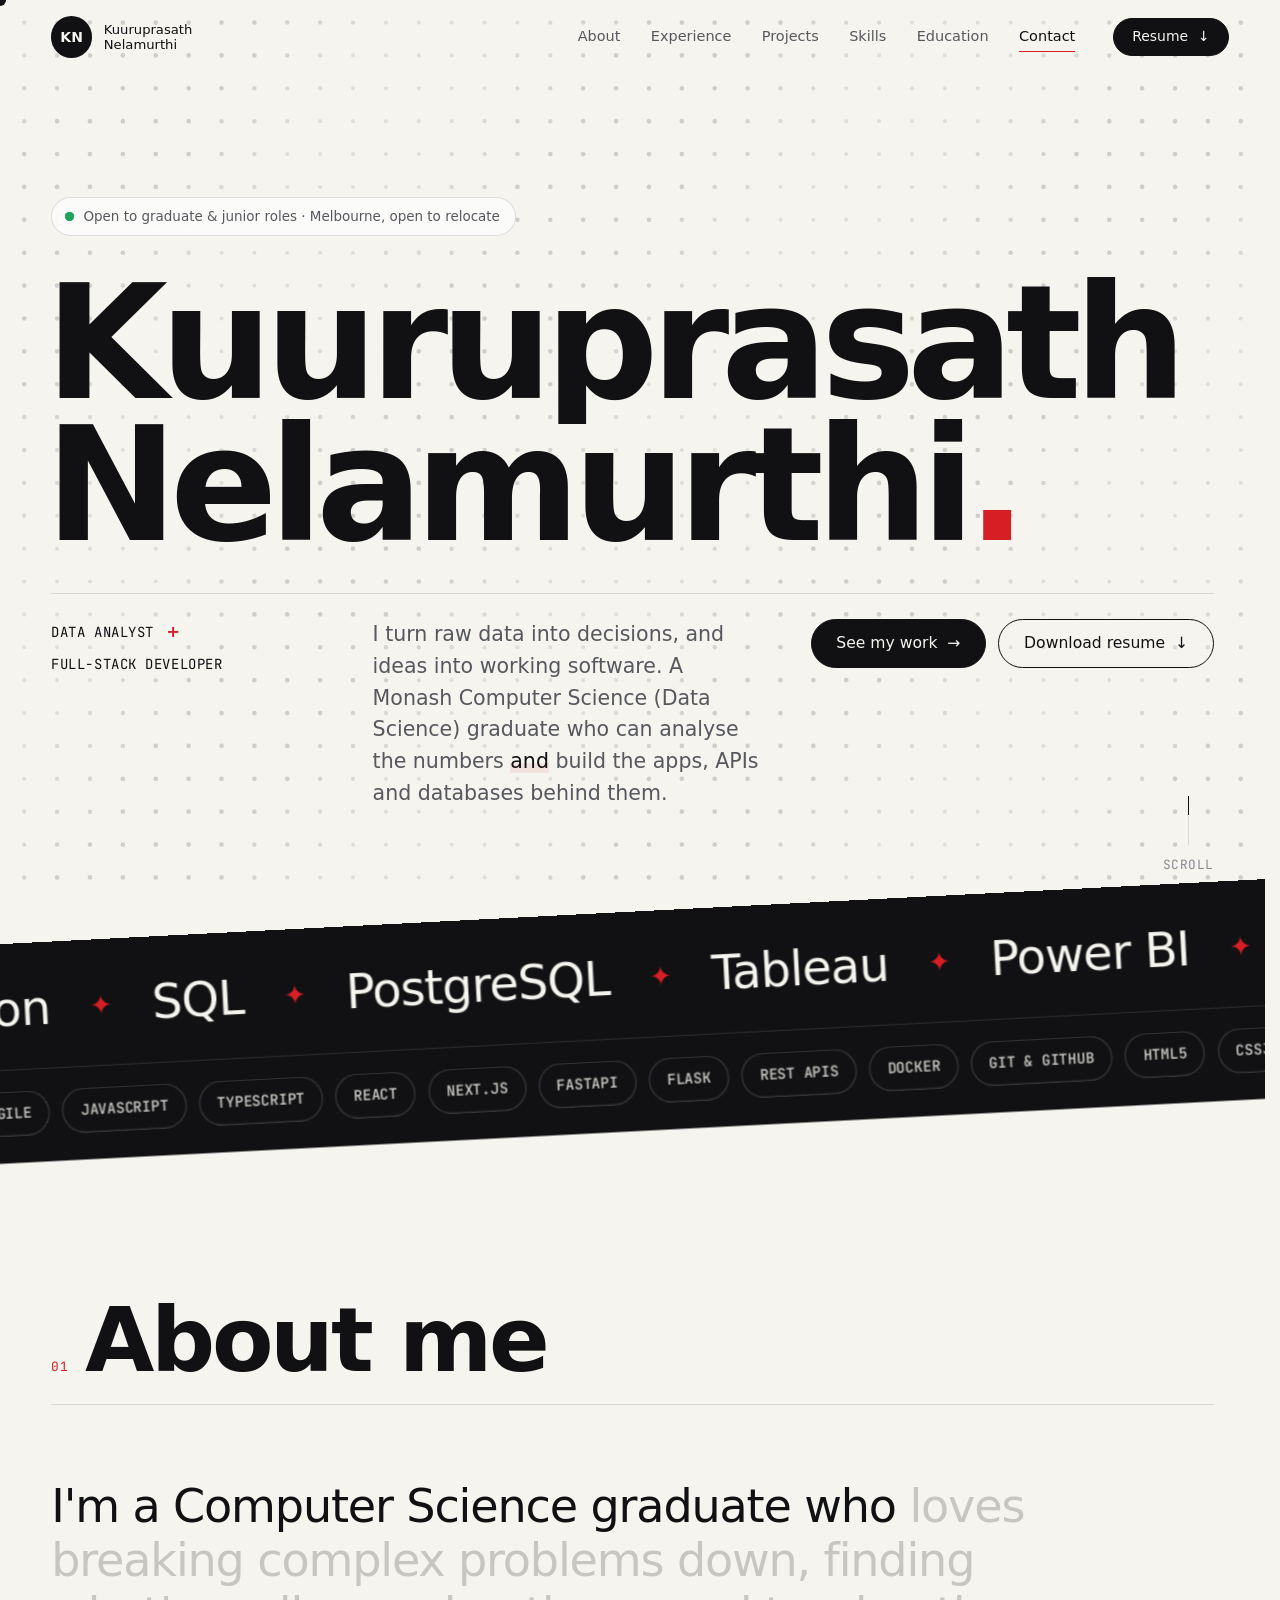
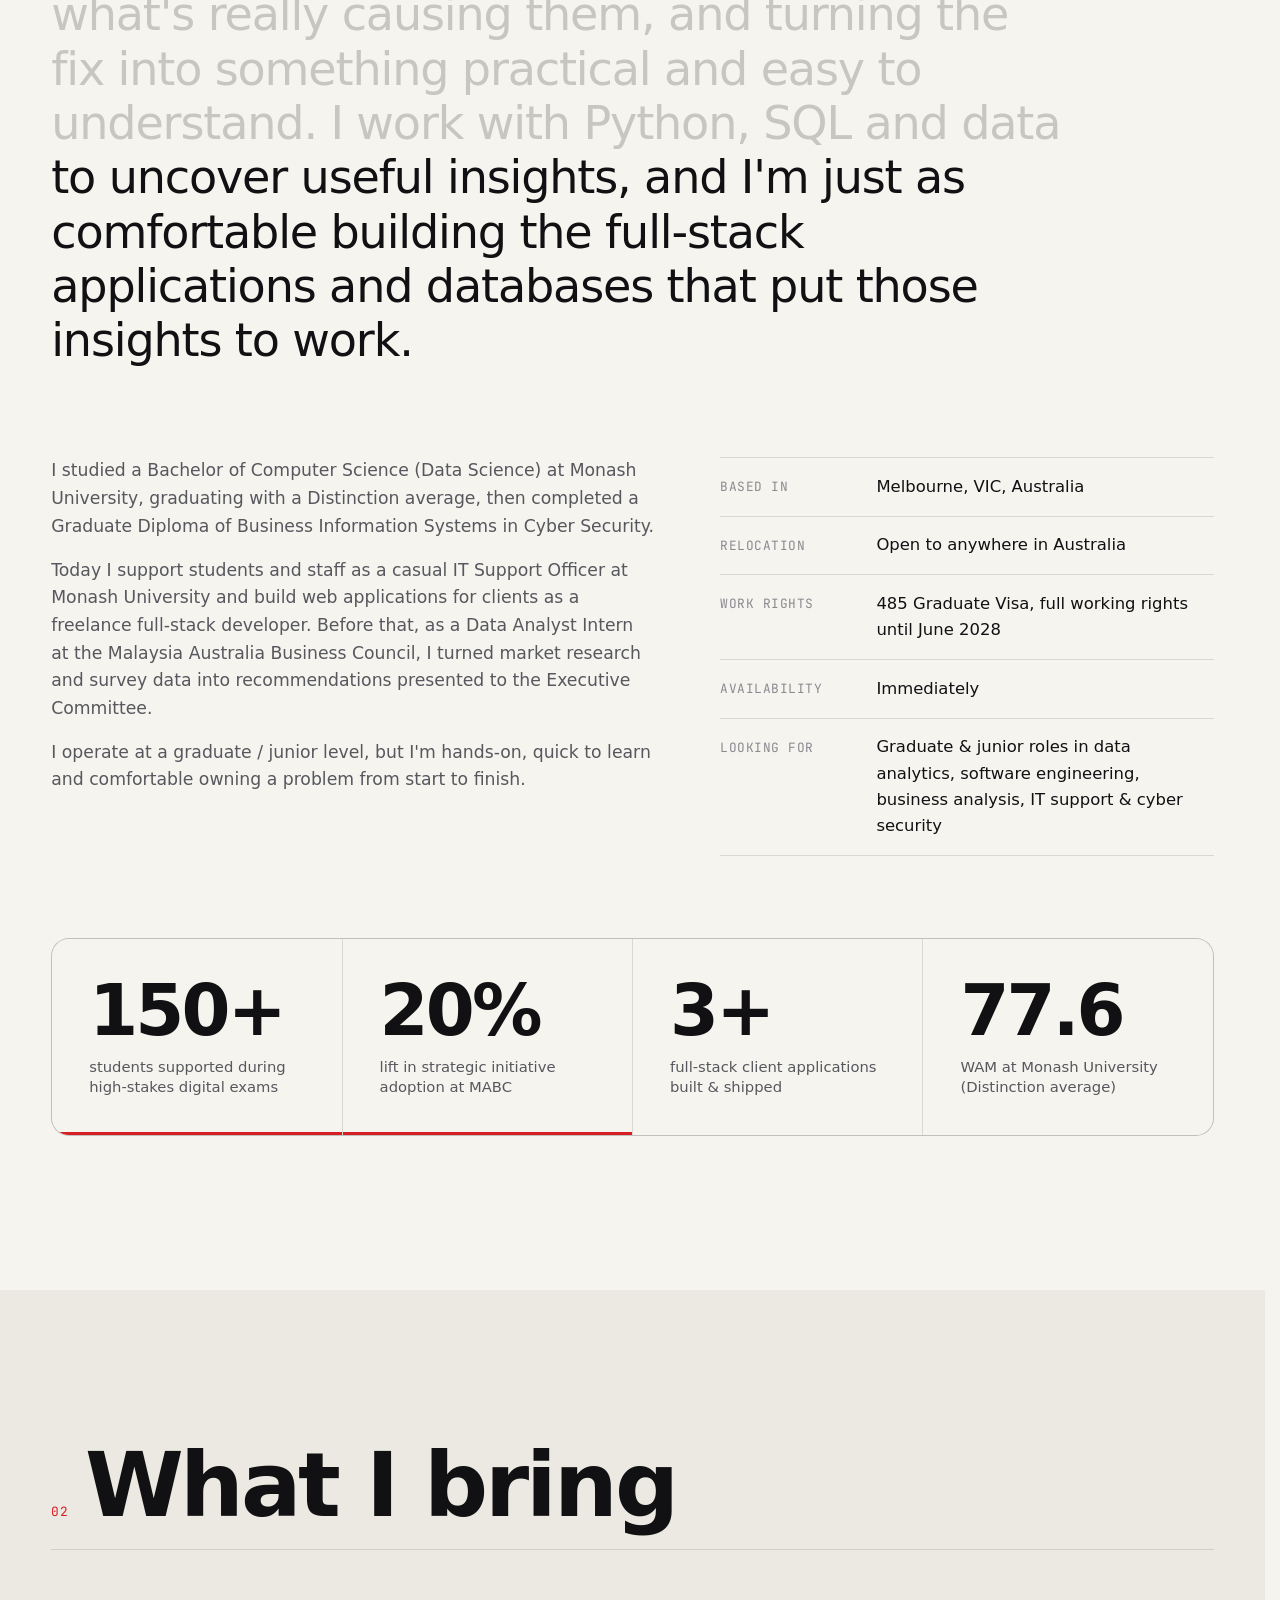
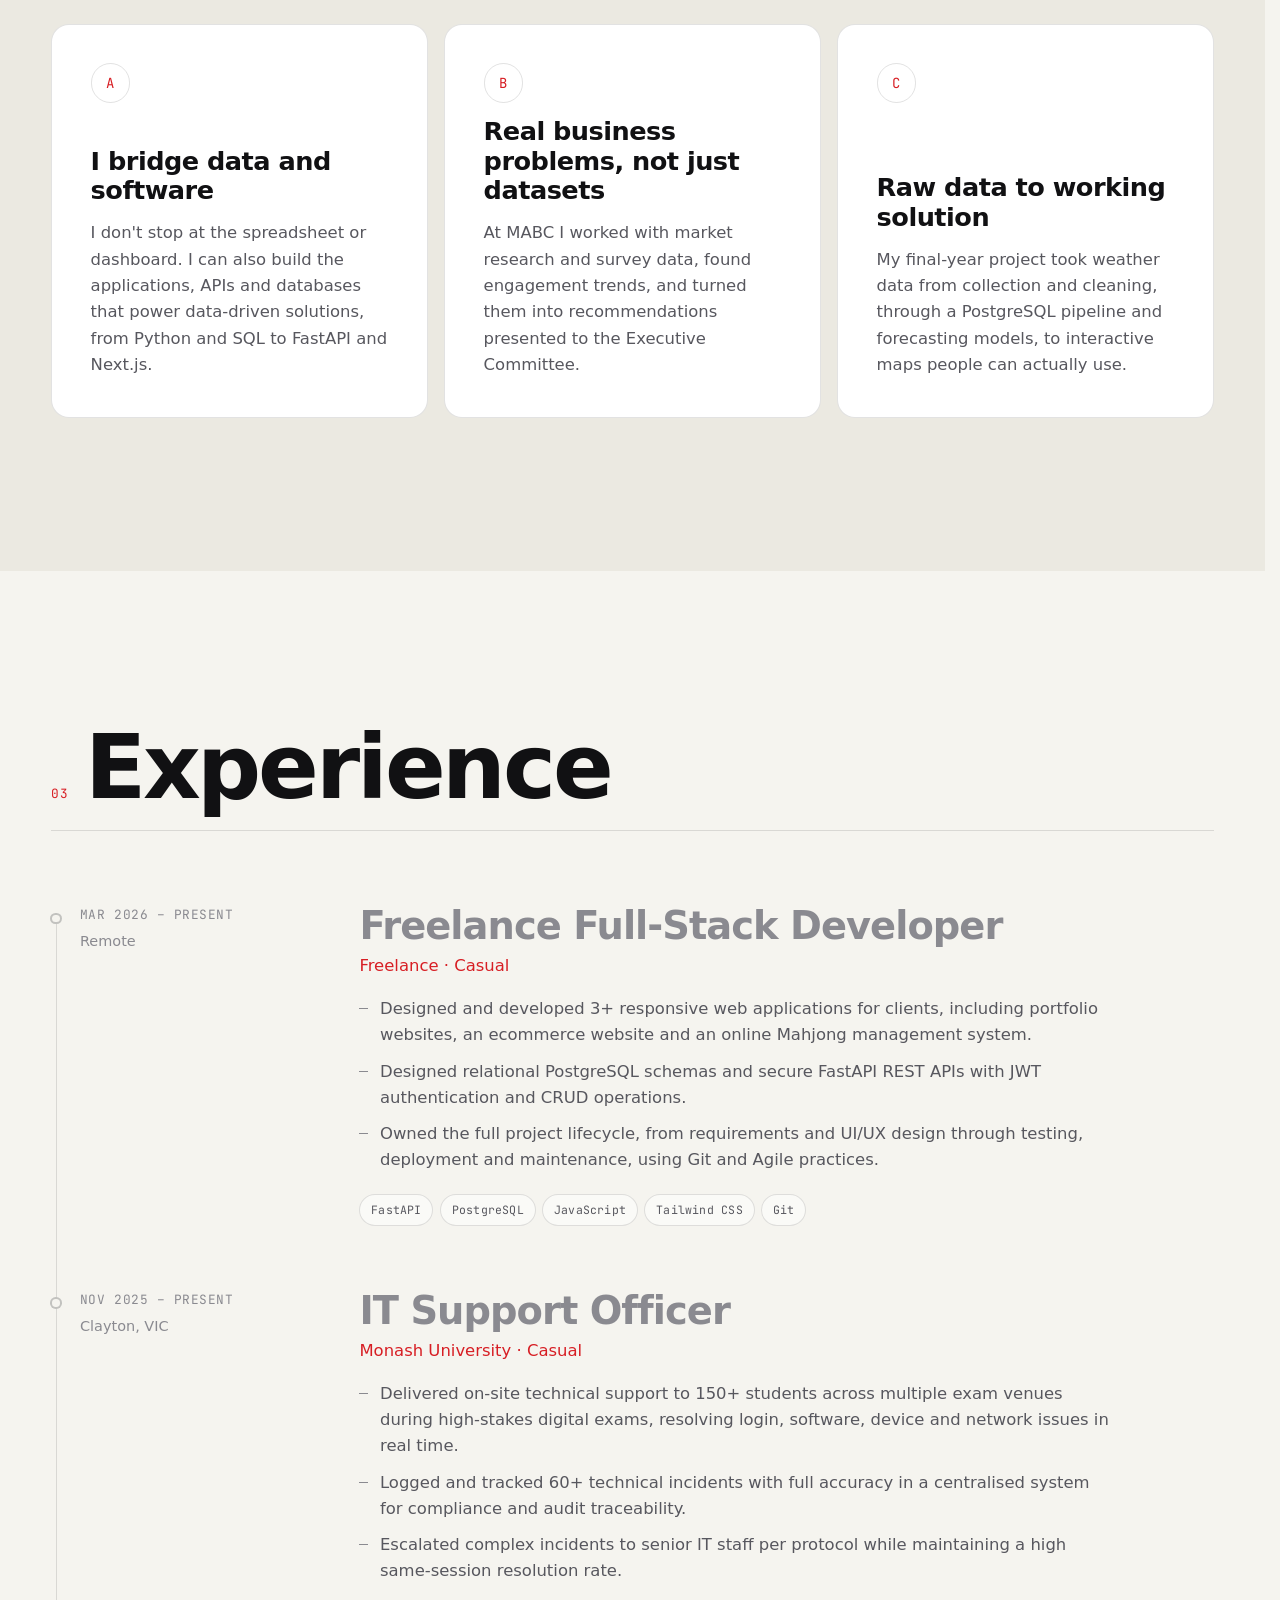
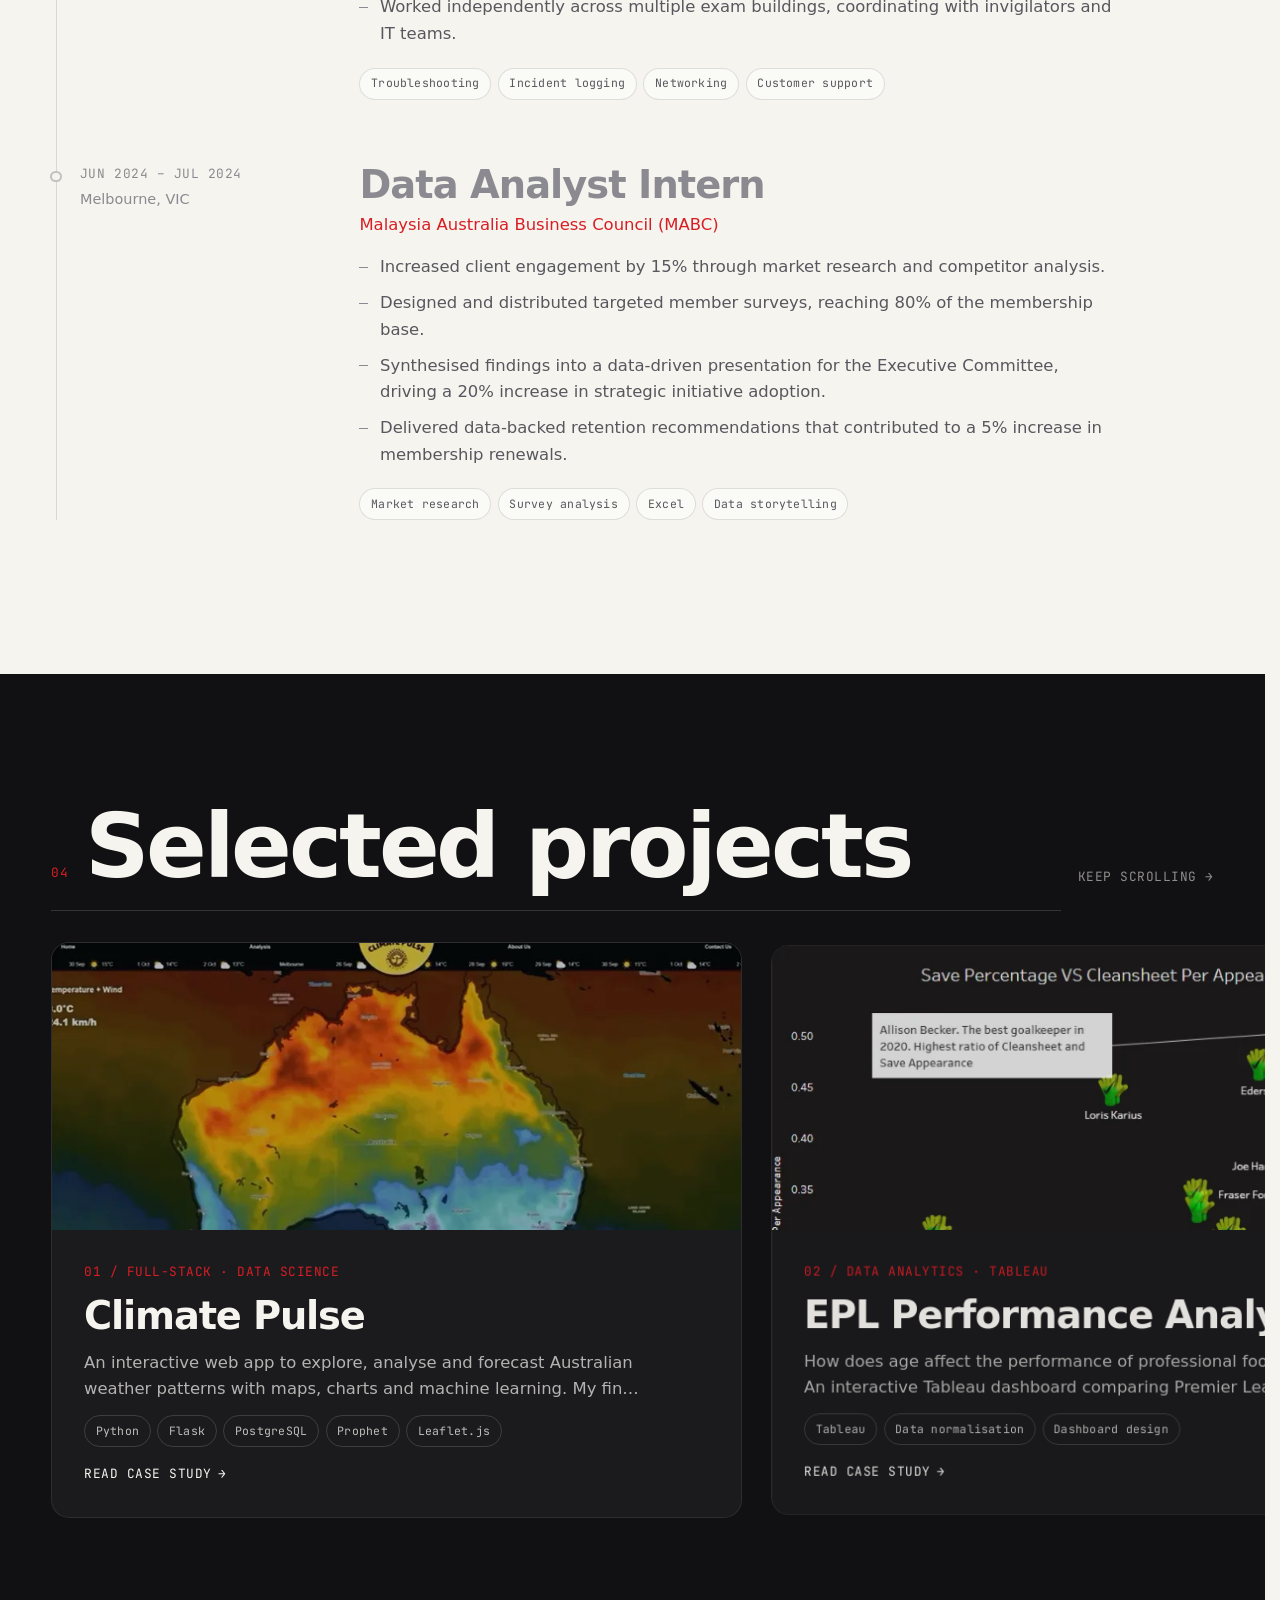
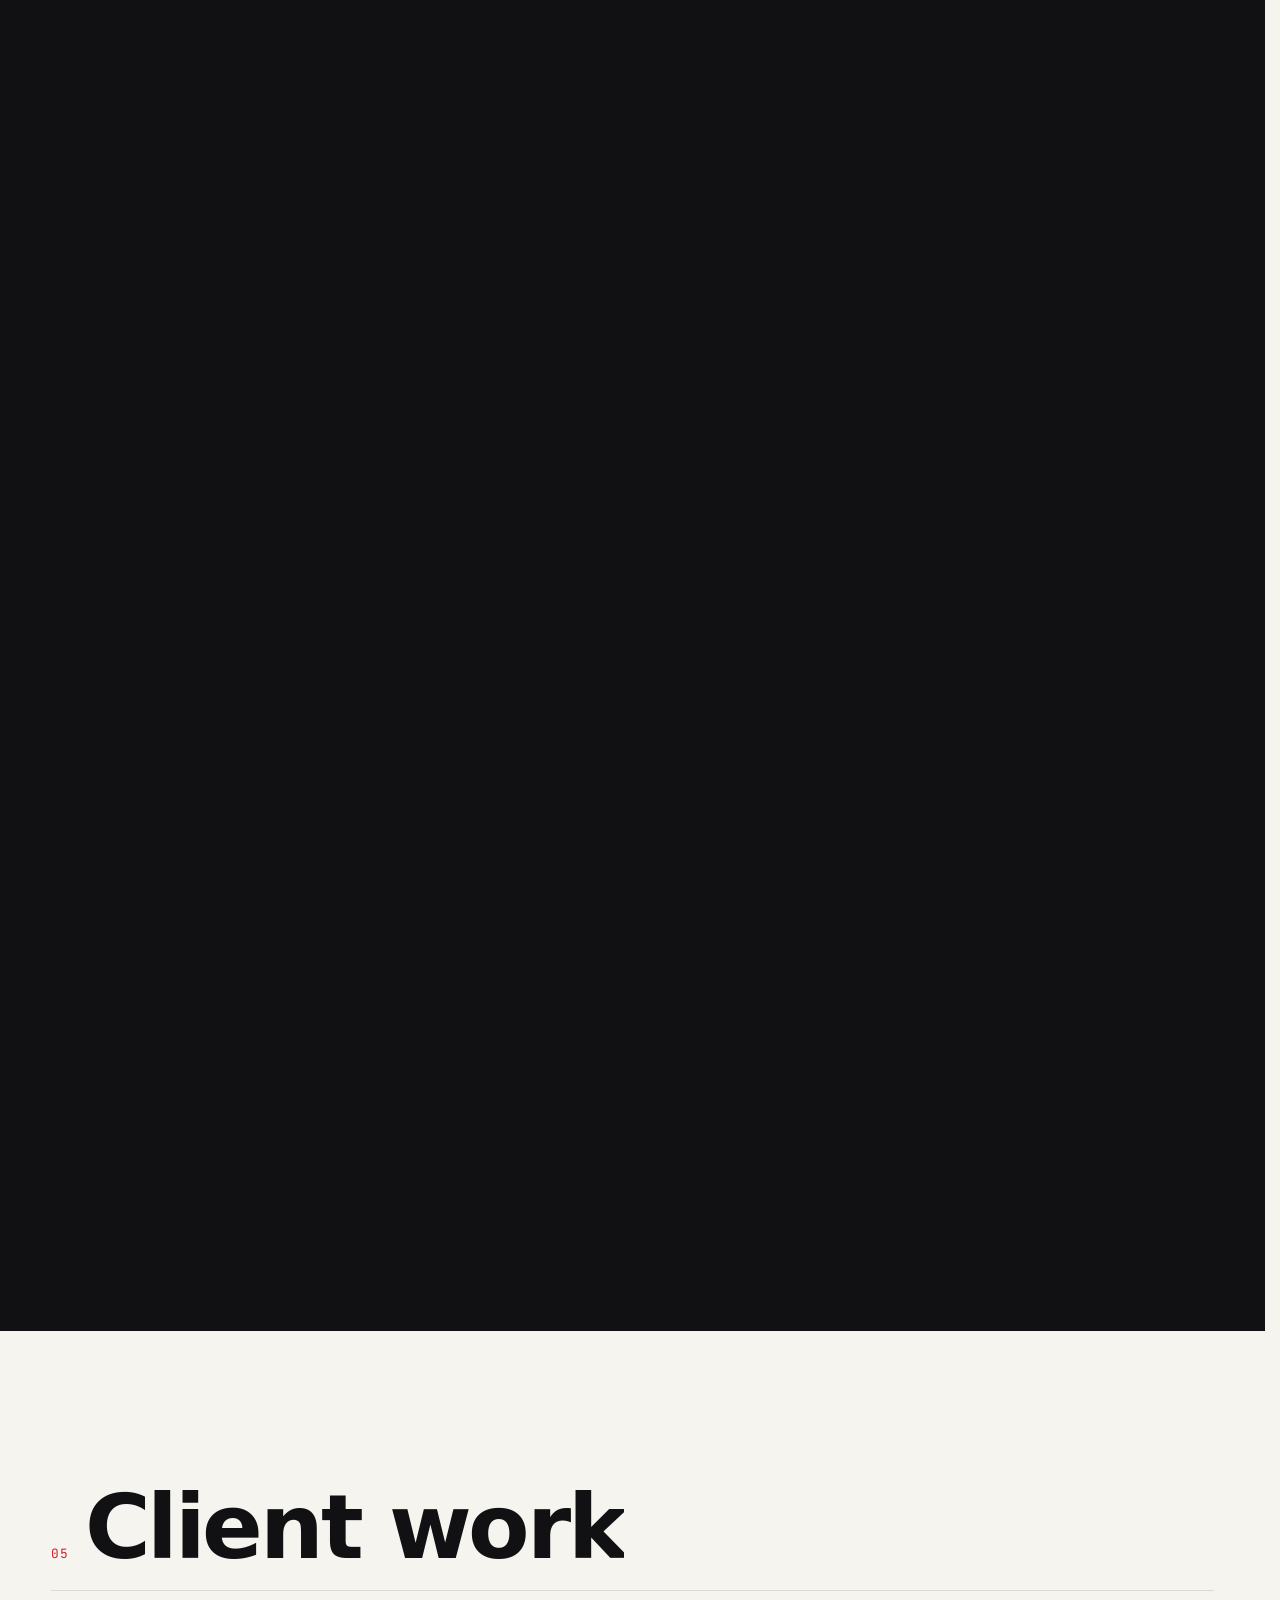
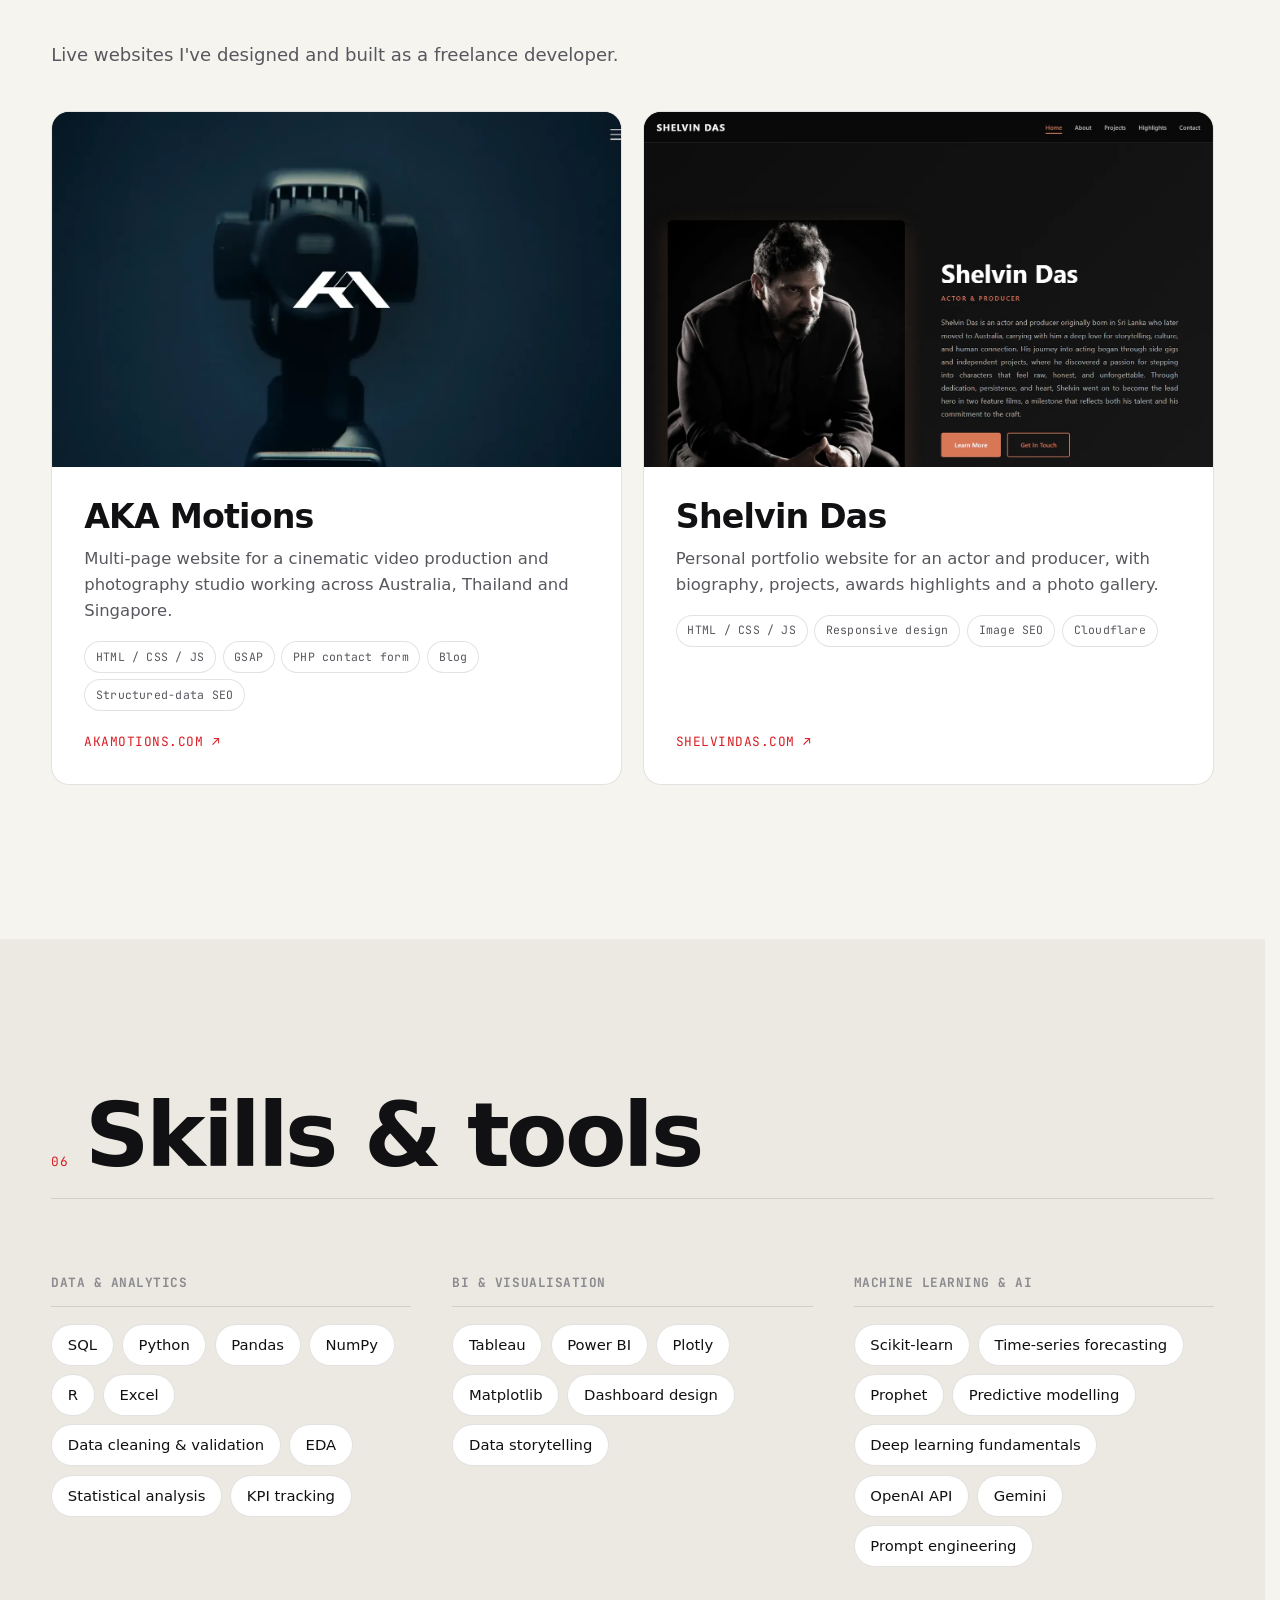
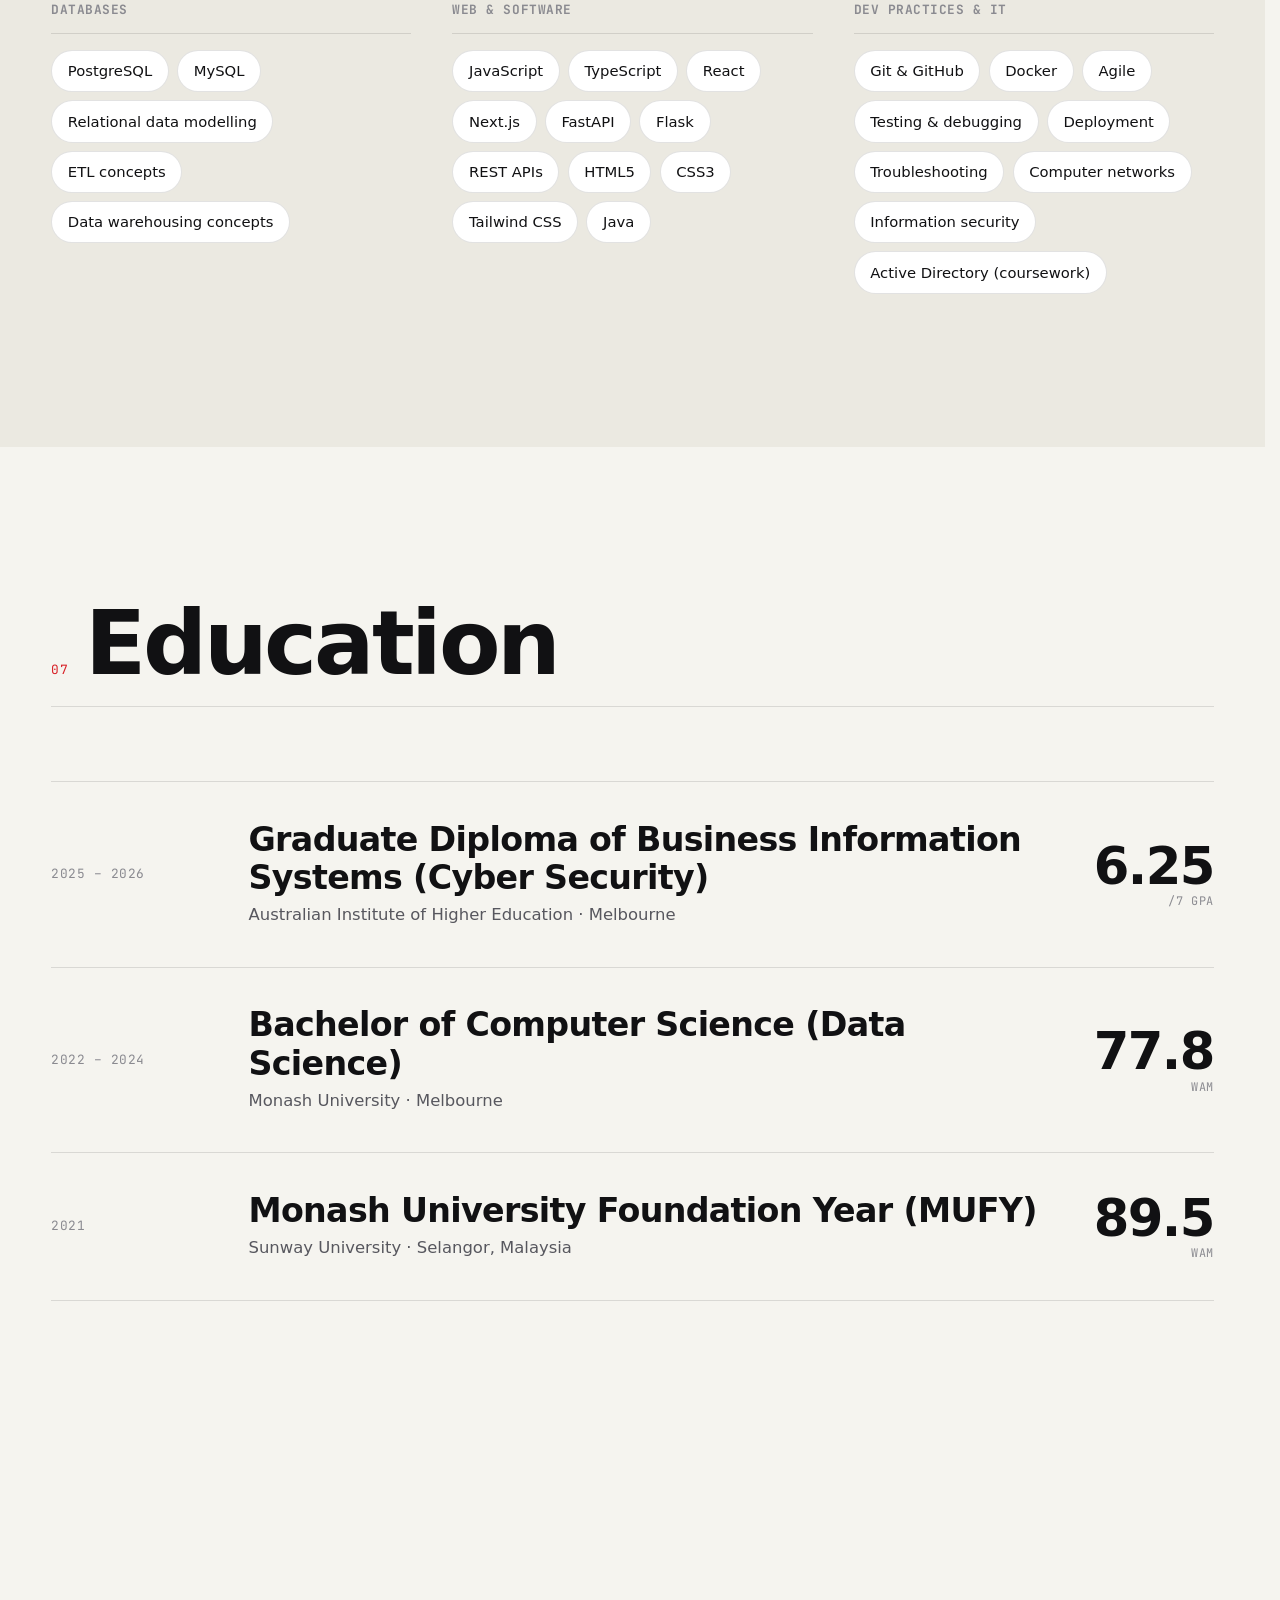
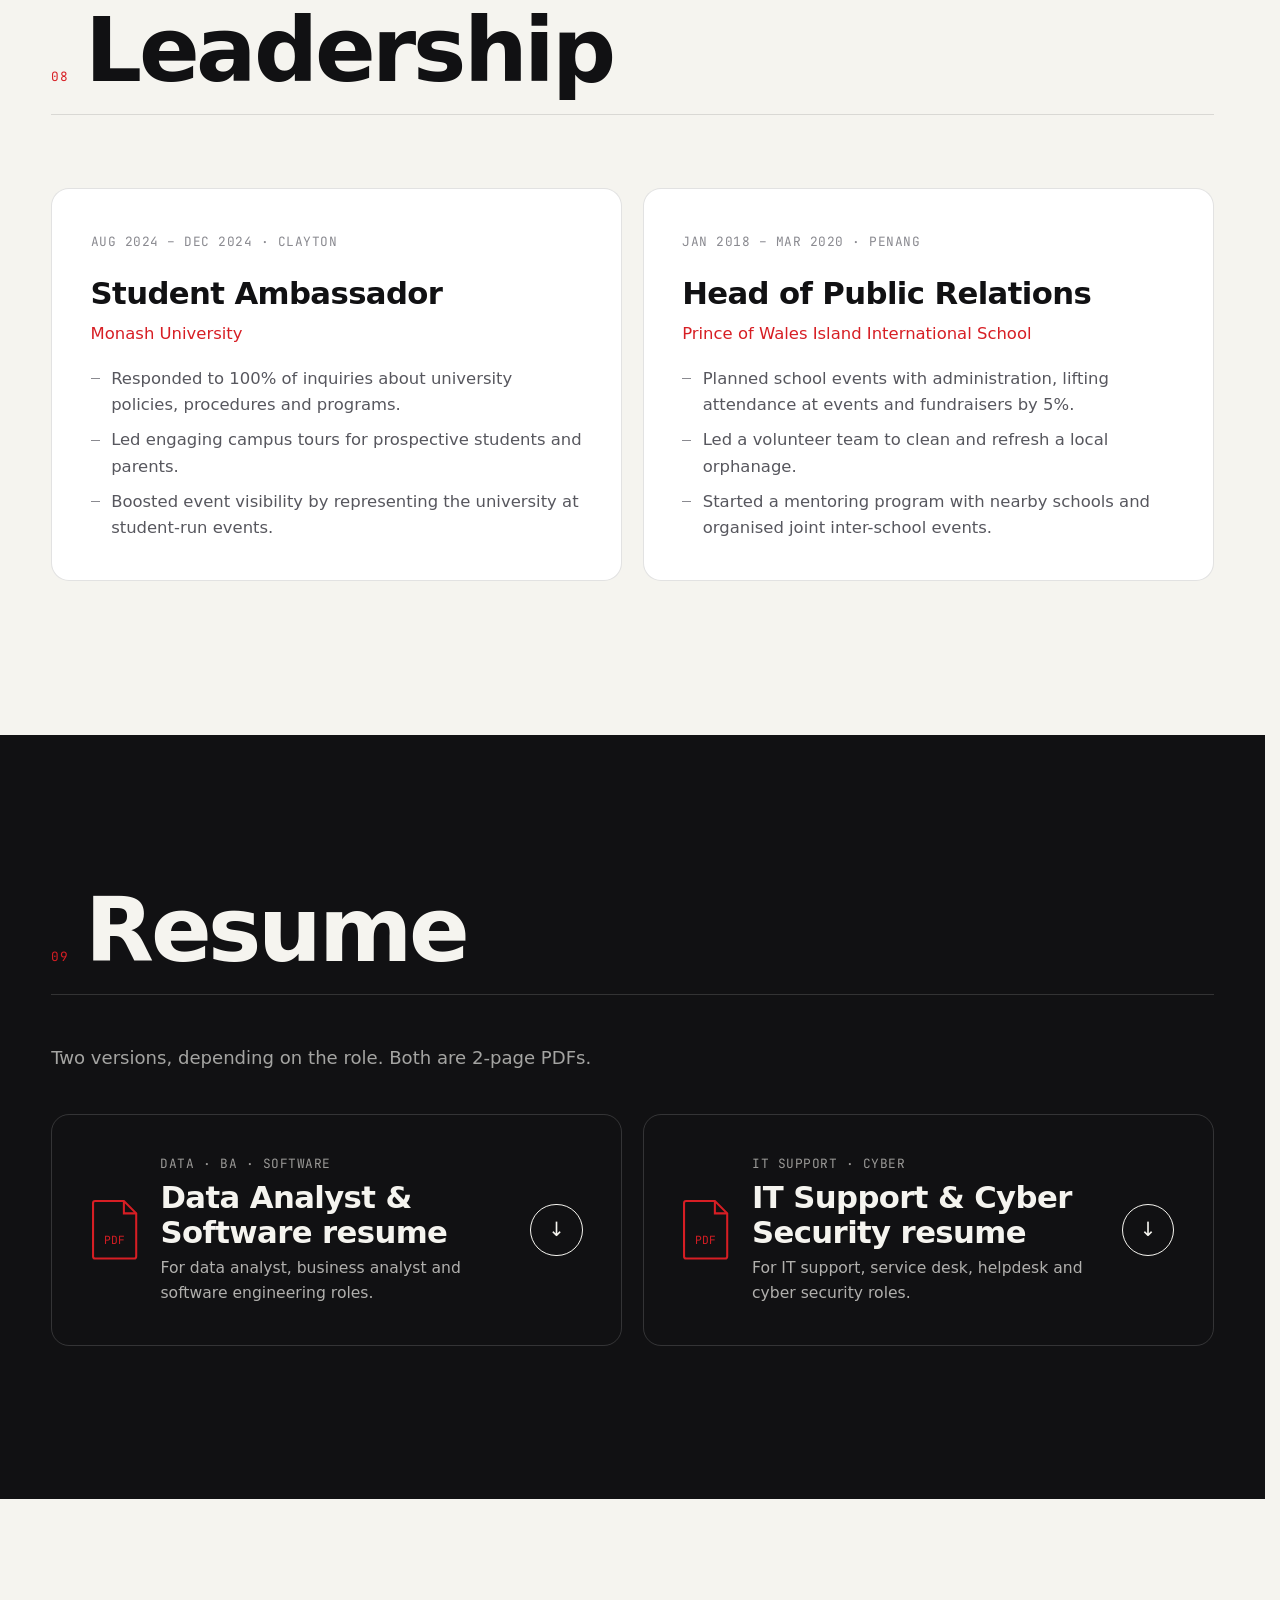
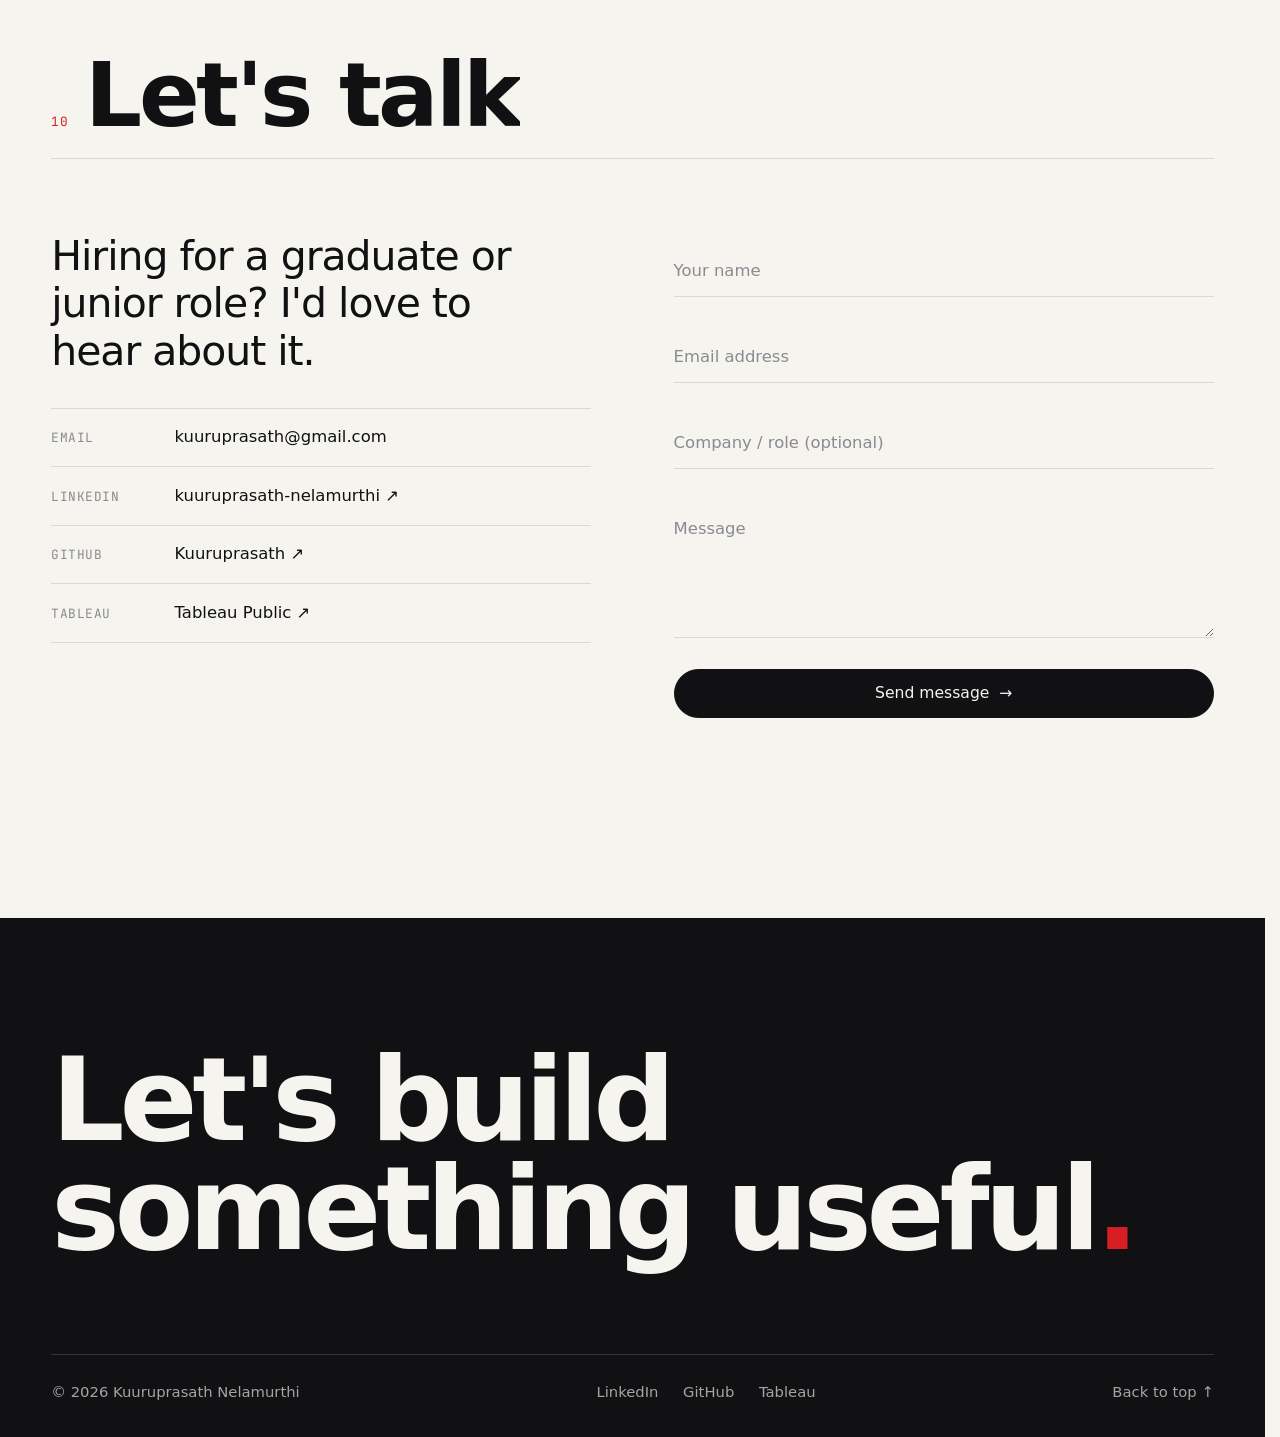
==== commit fe3f673f: "Update index.html" ====
--- a/index.html
+++ b/index.html
@@ -2,6 +2,7 @@
 <html lang="en-AU">
 <head>
   <meta charset="utf-8">
+  
   <meta name="viewport" content="width=device-width, initial-scale=1, viewport-fit=cover">
   <script>document.documentElement.classList.add("js")</script>
 
--- a/assets/css/style.css
+++ b/assets/css/style.css
@@ -31,6 +31,7 @@
   font-size: clamp(15px, 0.3vw + 12.6px, 26px);
   -webkit-text-size-adjust: 100%;
   scroll-behavior: smooth;
+  scrollbar-gutter: stable; /* page doesn't jump sideways when scrolling is locked */
 }
 html.lenis, html.lenis body { height: auto; }
 .lenis.lenis-smooth { scroll-behavior: auto !important; }
@@ -716,16 +717,18 @@
   width: 100%; max-width: 100%; height: 100%; max-height: 100%;
   margin: 0; border: 0; padding: 0;
   background: transparent; color: var(--ink);
-  overflow: hidden;
-}
-.case::backdrop { background: rgba(17,17,19,0.55); -webkit-backdrop-filter: blur(4px); backdrop-filter: blur(4px); }
+  overflow: hidden; overflow: clip; /* clip can't be scrolled, so focusing the off-screen panel can't jolt it */
+}
+.case::backdrop { background: transparent; }
 .case[open] { display: flex; justify-content: flex-end; }
+.case__veil { position: absolute; inset: 0; background: rgba(17,17,19,0.5); }
 .case__inner {
-  position: relative;
+  position: relative; z-index: 1;
   width: min(100%, 62rem); height: 100%;
   overflow-y: auto; overscroll-behavior: contain;
   background: var(--bg);
   padding: clamp(3.5rem, 6vw, 5rem) clamp(1.25rem, 5vw, 4rem) 4rem;
+  box-shadow: -1.5rem 0 4rem -1rem rgba(17,17,19,0.28);
 }
 .case__close {
   position: sticky; top: 0; float: right; margin: -2rem -0.5rem 0 0; z-index: 2;
@@ -761,13 +764,39 @@
 }
 .flow li::before { content: counter(flow, decimal-leading-zero); font-family: var(--font-mono); font-size: 0.7rem; color: var(--accent); }
 
-.case[open] .case__inner { animation: case-in 0.65s var(--ease); }
-.case[open]::backdrop { animation: fade-in 0.4s ease; }
-.case.is-closing .case__inner { animation: case-out 0.45s var(--ease) forwards; }
-.case.is-closing::backdrop { animation: fade-in 0.45s ease reverse forwards; }
-@keyframes case-in { from { transform: translateX(100%); } to { transform: none; } }
-@keyframes case-out { to { transform: translateX(100%); } }
-@keyframes fade-in { from { opacity: 0; } to { opacity: 1; } }
+/* Open/close motion: the page dims, the panel glides in on a long soft ease, then its
+   content drifts up in a gentle stagger. Closing is quicker and reverses it. */
+.js .case__veil { opacity: 0; transition: opacity 0.7s var(--ease-out); }
+.js .case__inner {
+  transform: translate3d(104%, 0, 0);
+  transition: transform 1s cubic-bezier(0.16, 1, 0.3, 1);
+  will-change: transform;
+}
+.js .case__inner > * {
+  opacity: 0; transform: translate3d(0, 1.5rem, 0);
+  transition: opacity 0.8s var(--ease-out), transform 1s cubic-bezier(0.16, 1, 0.3, 1);
+  transition-delay: calc(0.28s + var(--i, 0) * 60ms);
+}
+.js .case__inner > .case__close { transform: scale(0.6) rotate(-90deg); }
+.case.is-open .case__veil { opacity: 1; }
+.case.is-open .case__inner { transform: none; }
+.case.is-open .case__inner > * { opacity: 1; transform: none; }
+
+.case.is-closing .case__veil { opacity: 0; transition-duration: 0.55s; transition-delay: 0.1s; }
+.case.is-closing .case__inner { transform: translate3d(104%, 0, 0); transition: transform 0.6s cubic-bezier(0.65, 0, 0.35, 1); }
+.case.is-closing .case__inner > * { opacity: 0; transform: none; transition: opacity 0.25s ease; transition-delay: 0s; }
+
+/* Images fade in once loaded instead of popping in */
+.js .case__gallery img { opacity: 0; transition: opacity 0.6s var(--ease-out); }
+.js .case__gallery img.is-loaded { opacity: 1; }
+
+/* Phones: a bottom sheet that slides up */
+@media (max-width: 600px) {
+  .case[open] { align-items: flex-end; }
+  .case__inner { height: calc(100% - 1.25rem); border-radius: 1.25rem 1.25rem 0 0; box-shadow: 0 -1rem 3rem -1rem rgba(17,17,19,0.3); }
+  .js .case__inner, .case.is-closing .case__inner { transform: translate3d(0, 104%, 0); }
+  .case.is-open .case__inner { transform: none; }
+}
 
 /* ---------------------------------------------------------
    Reveal animations (start states only apply when JS animates)
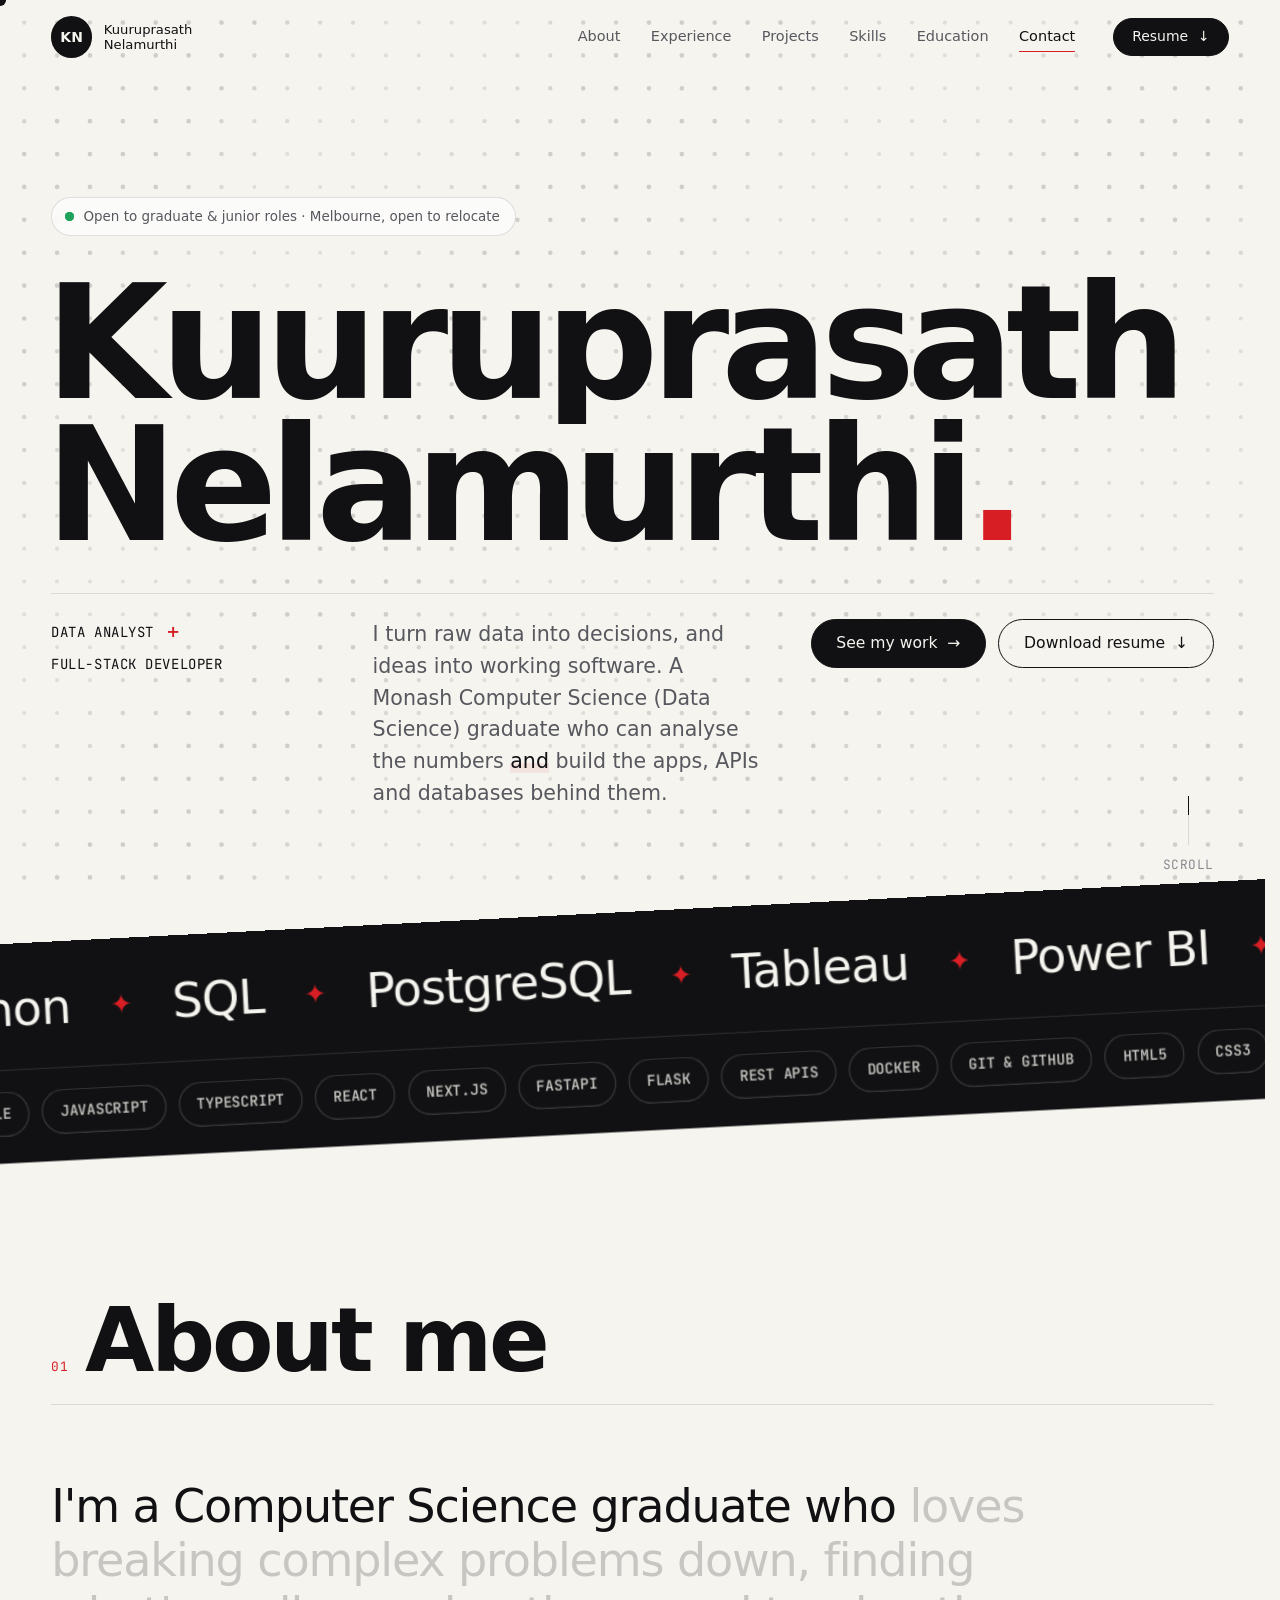
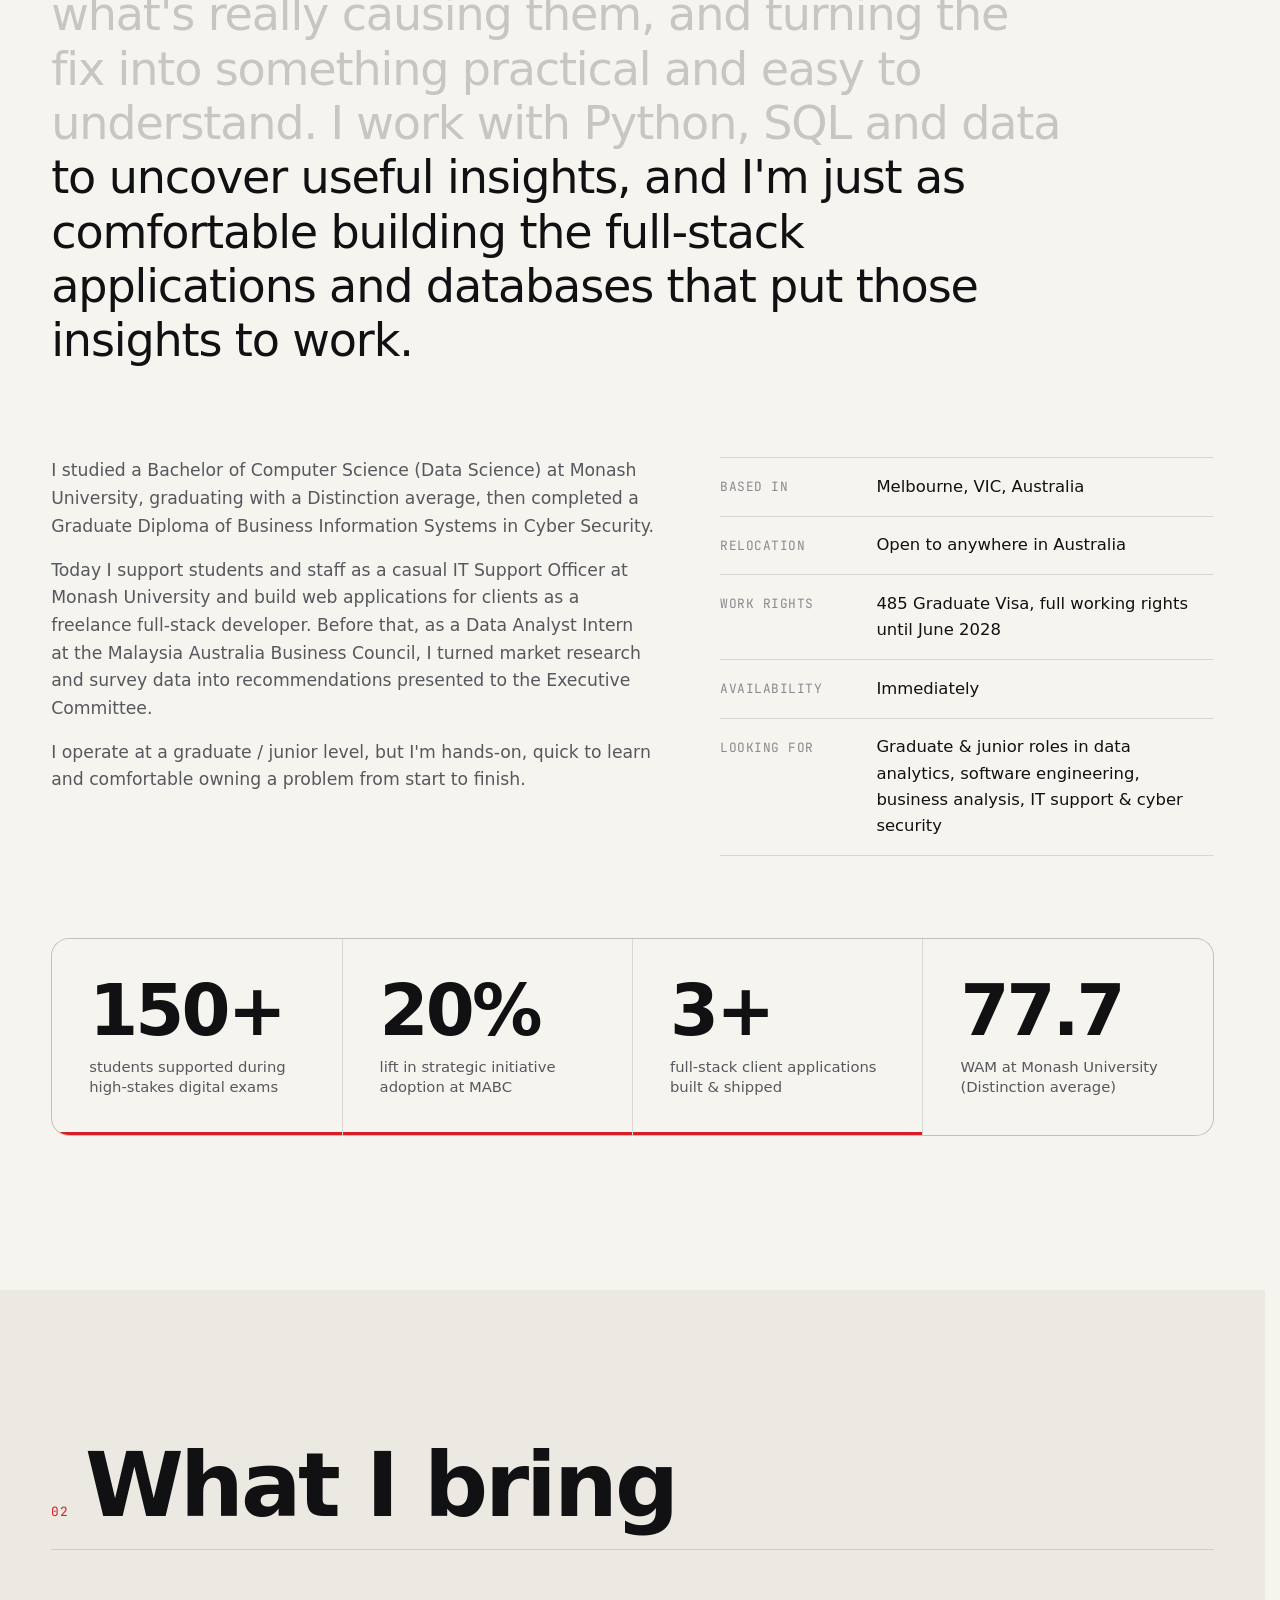
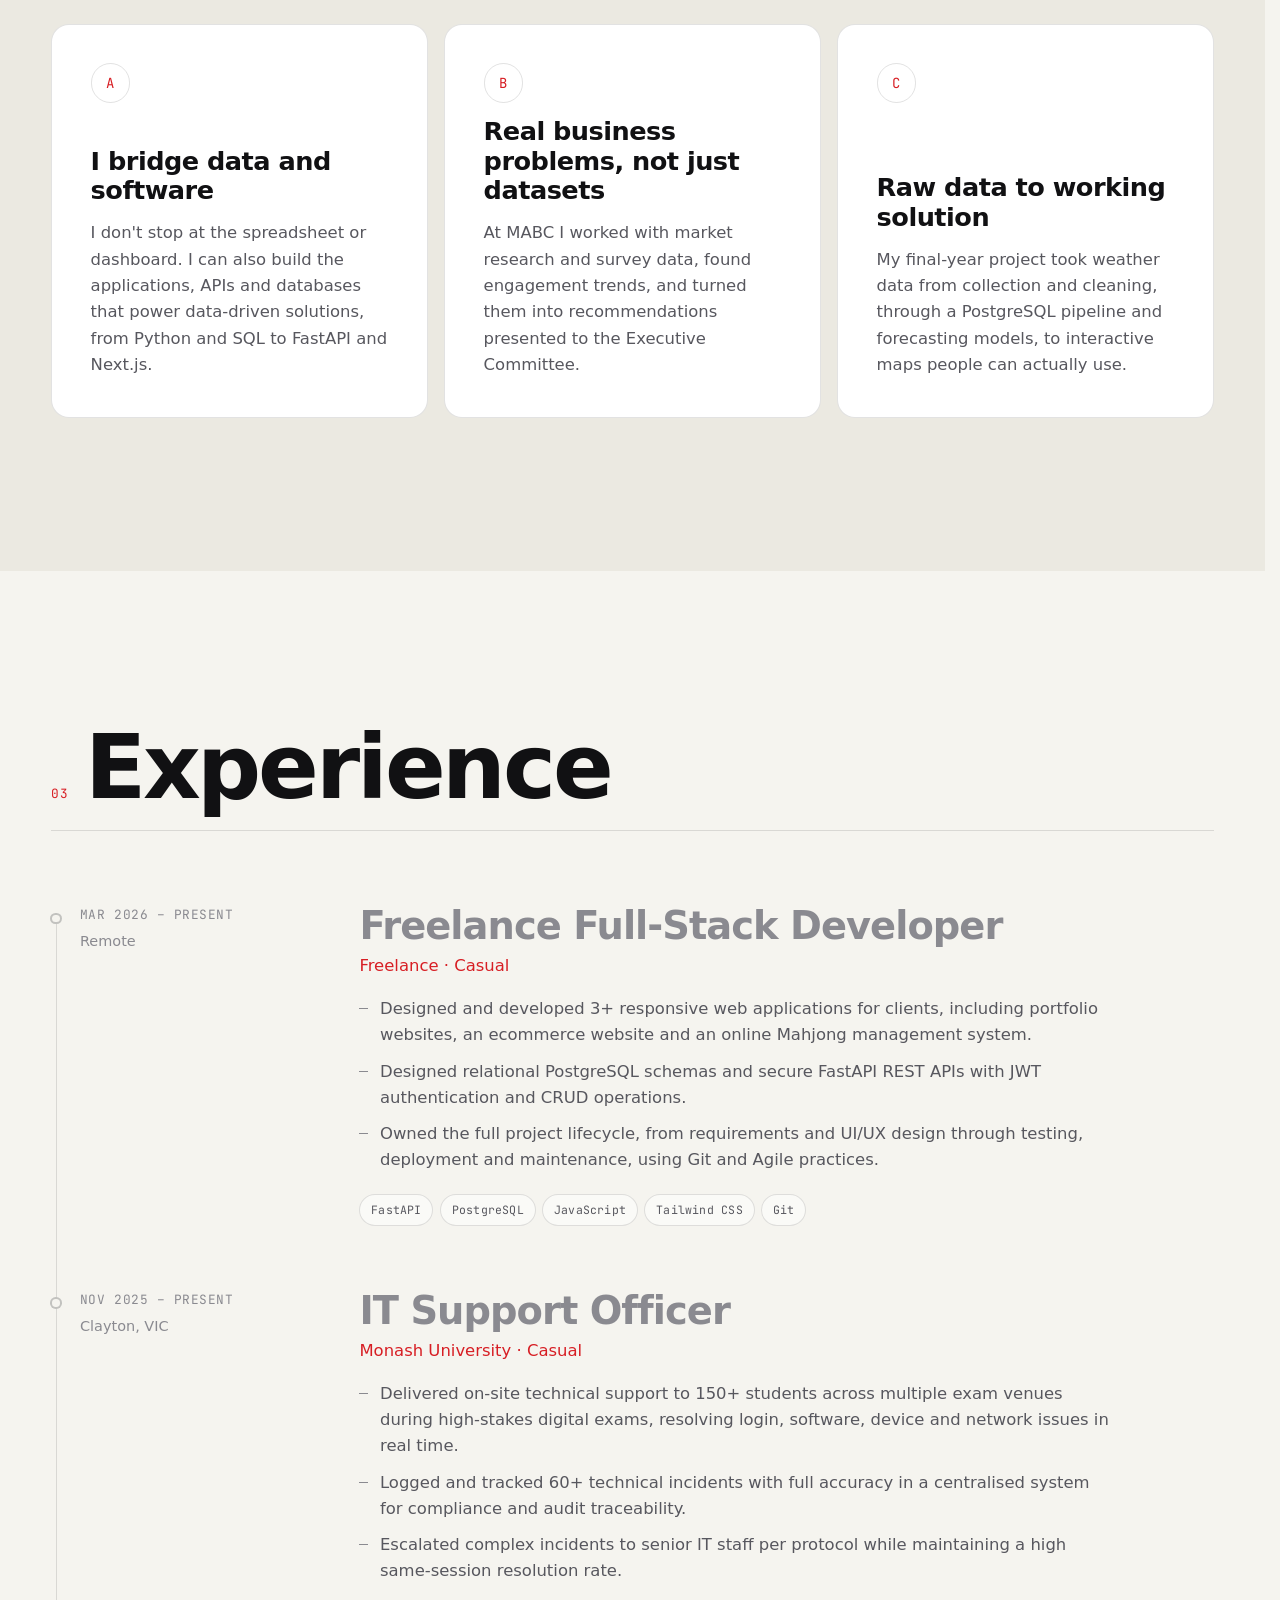
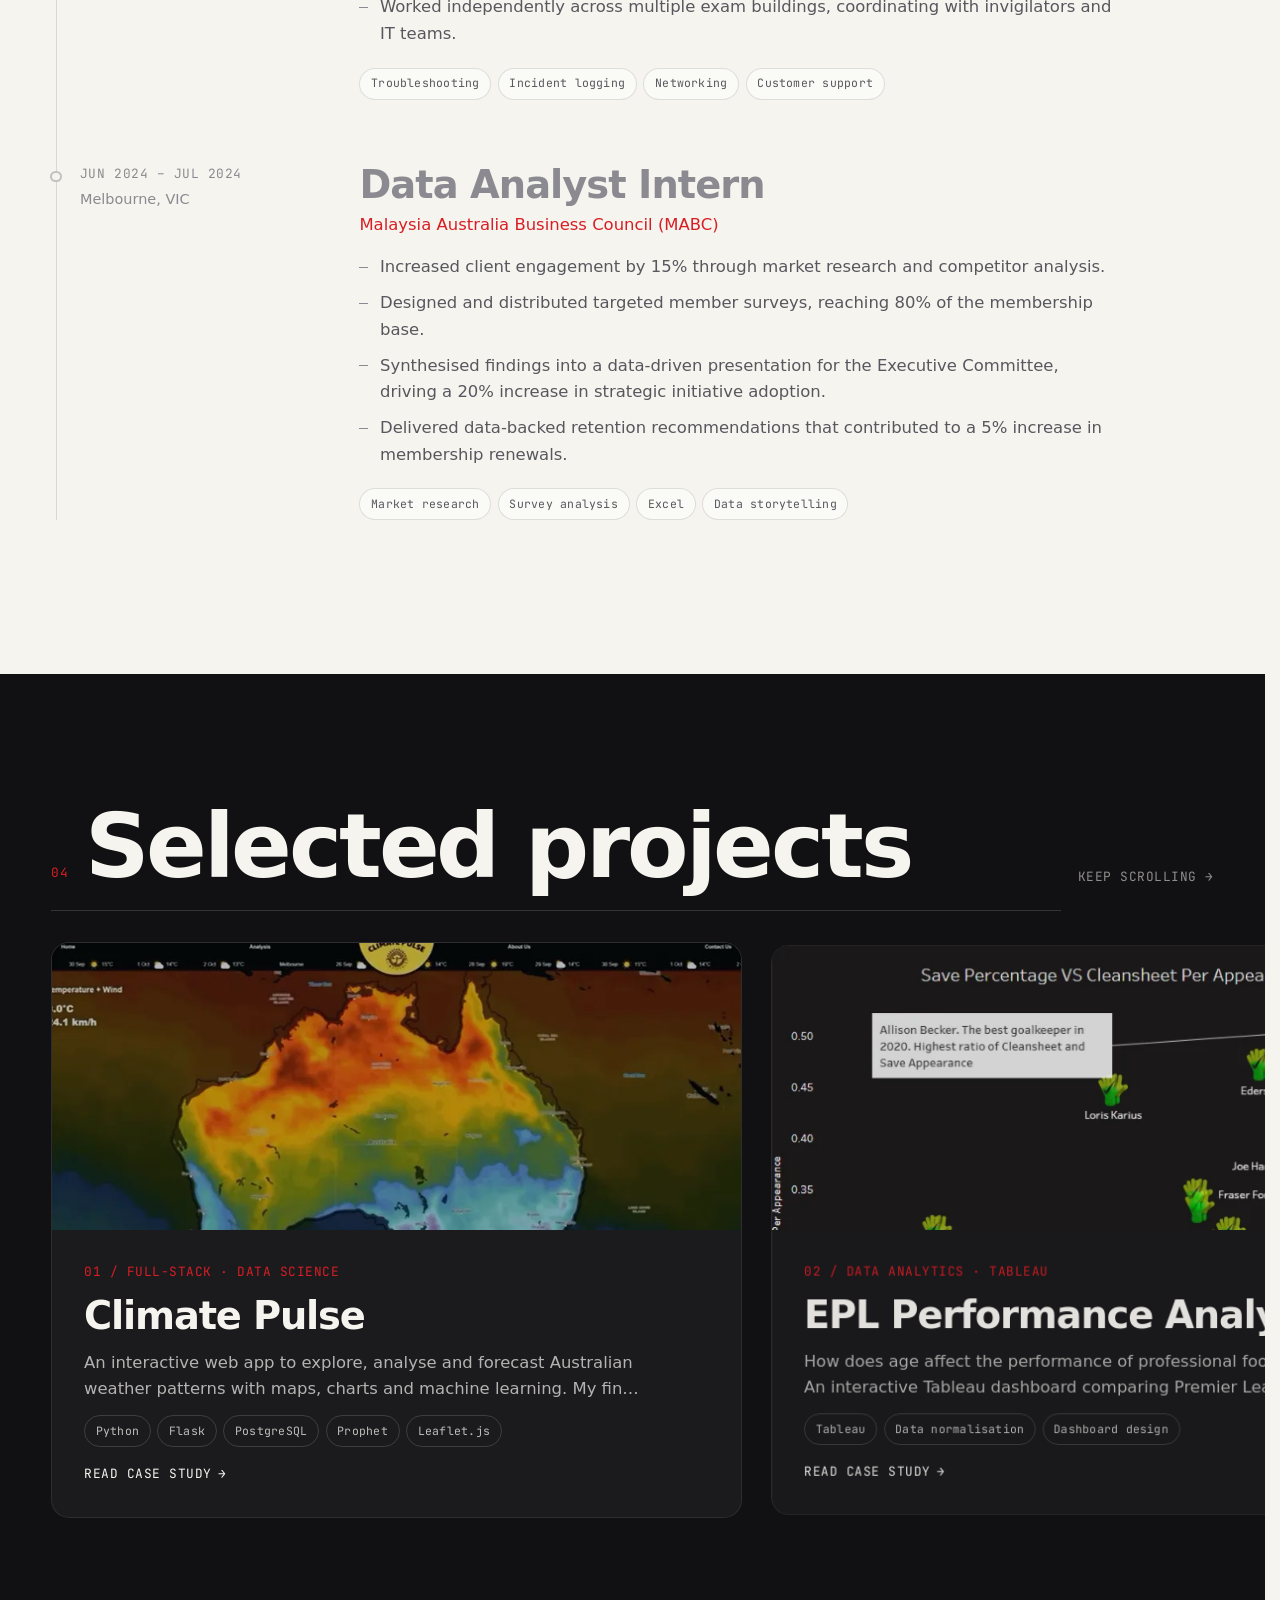
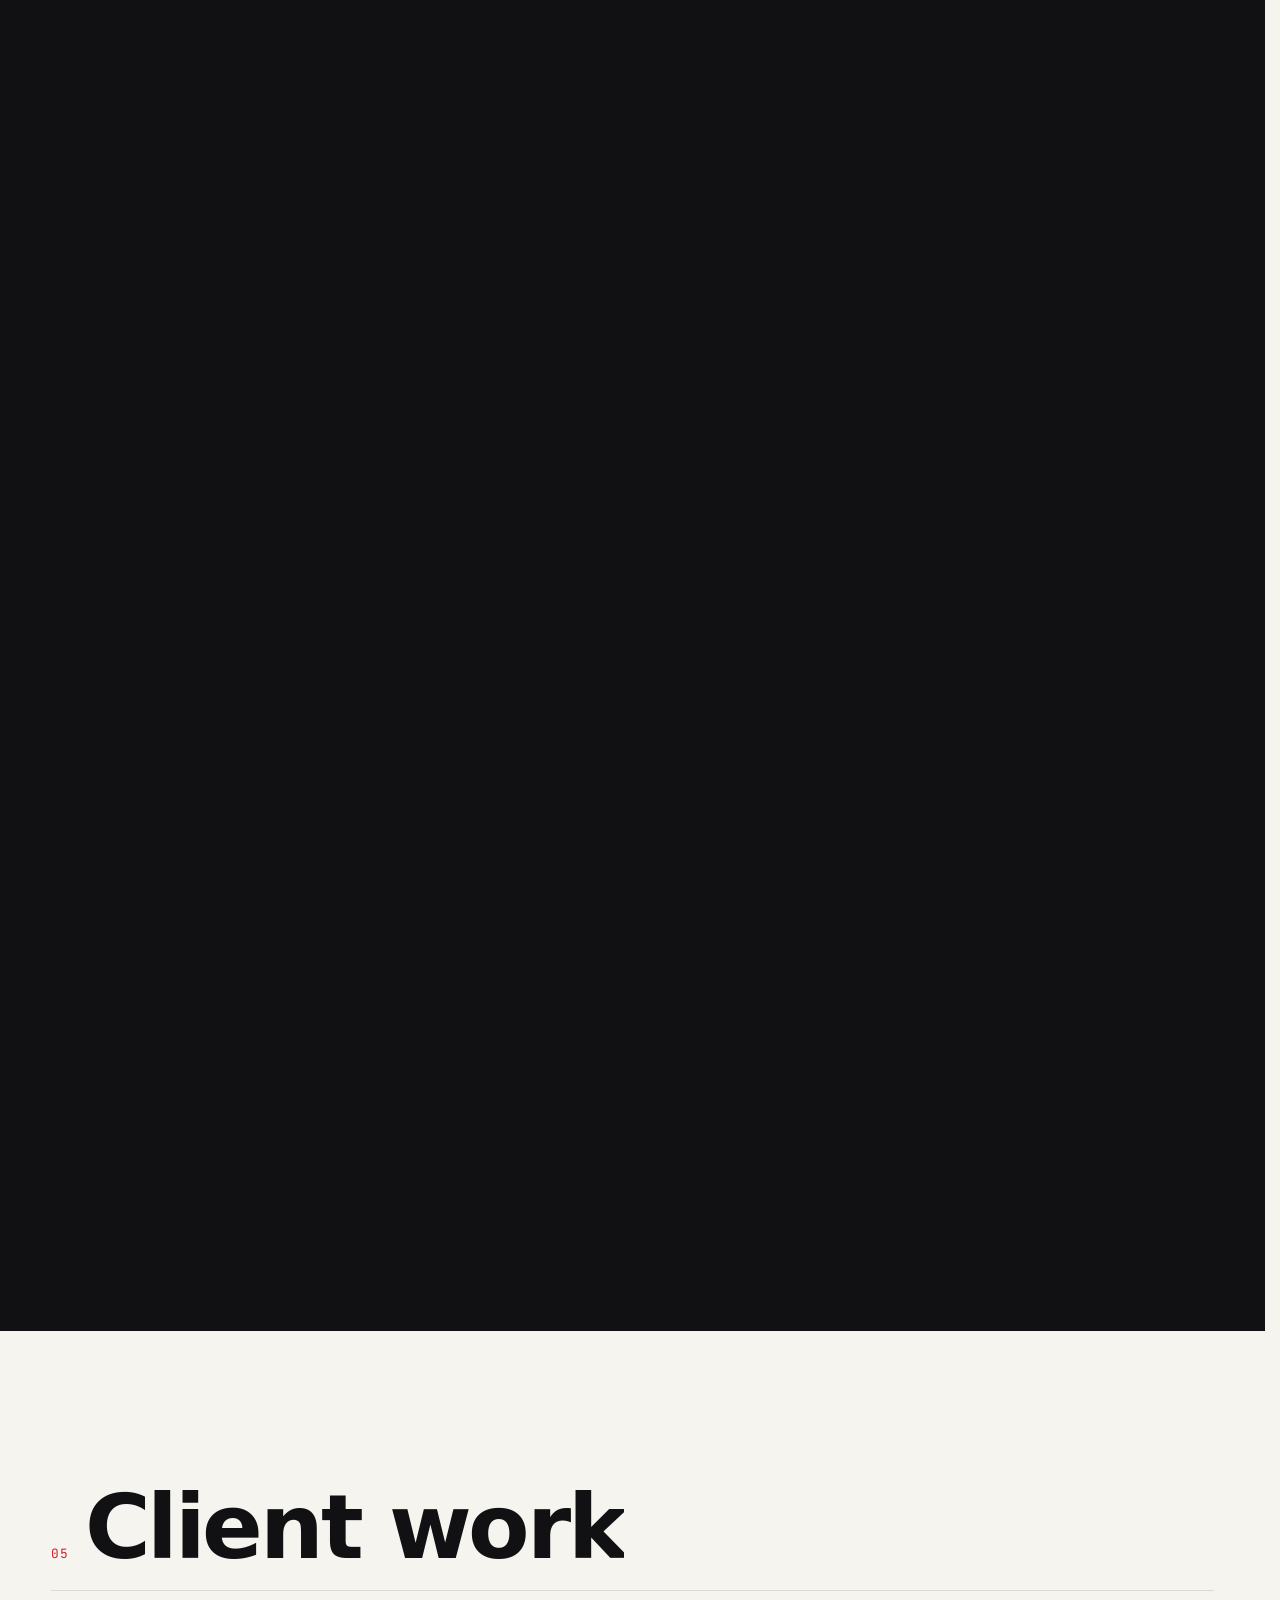
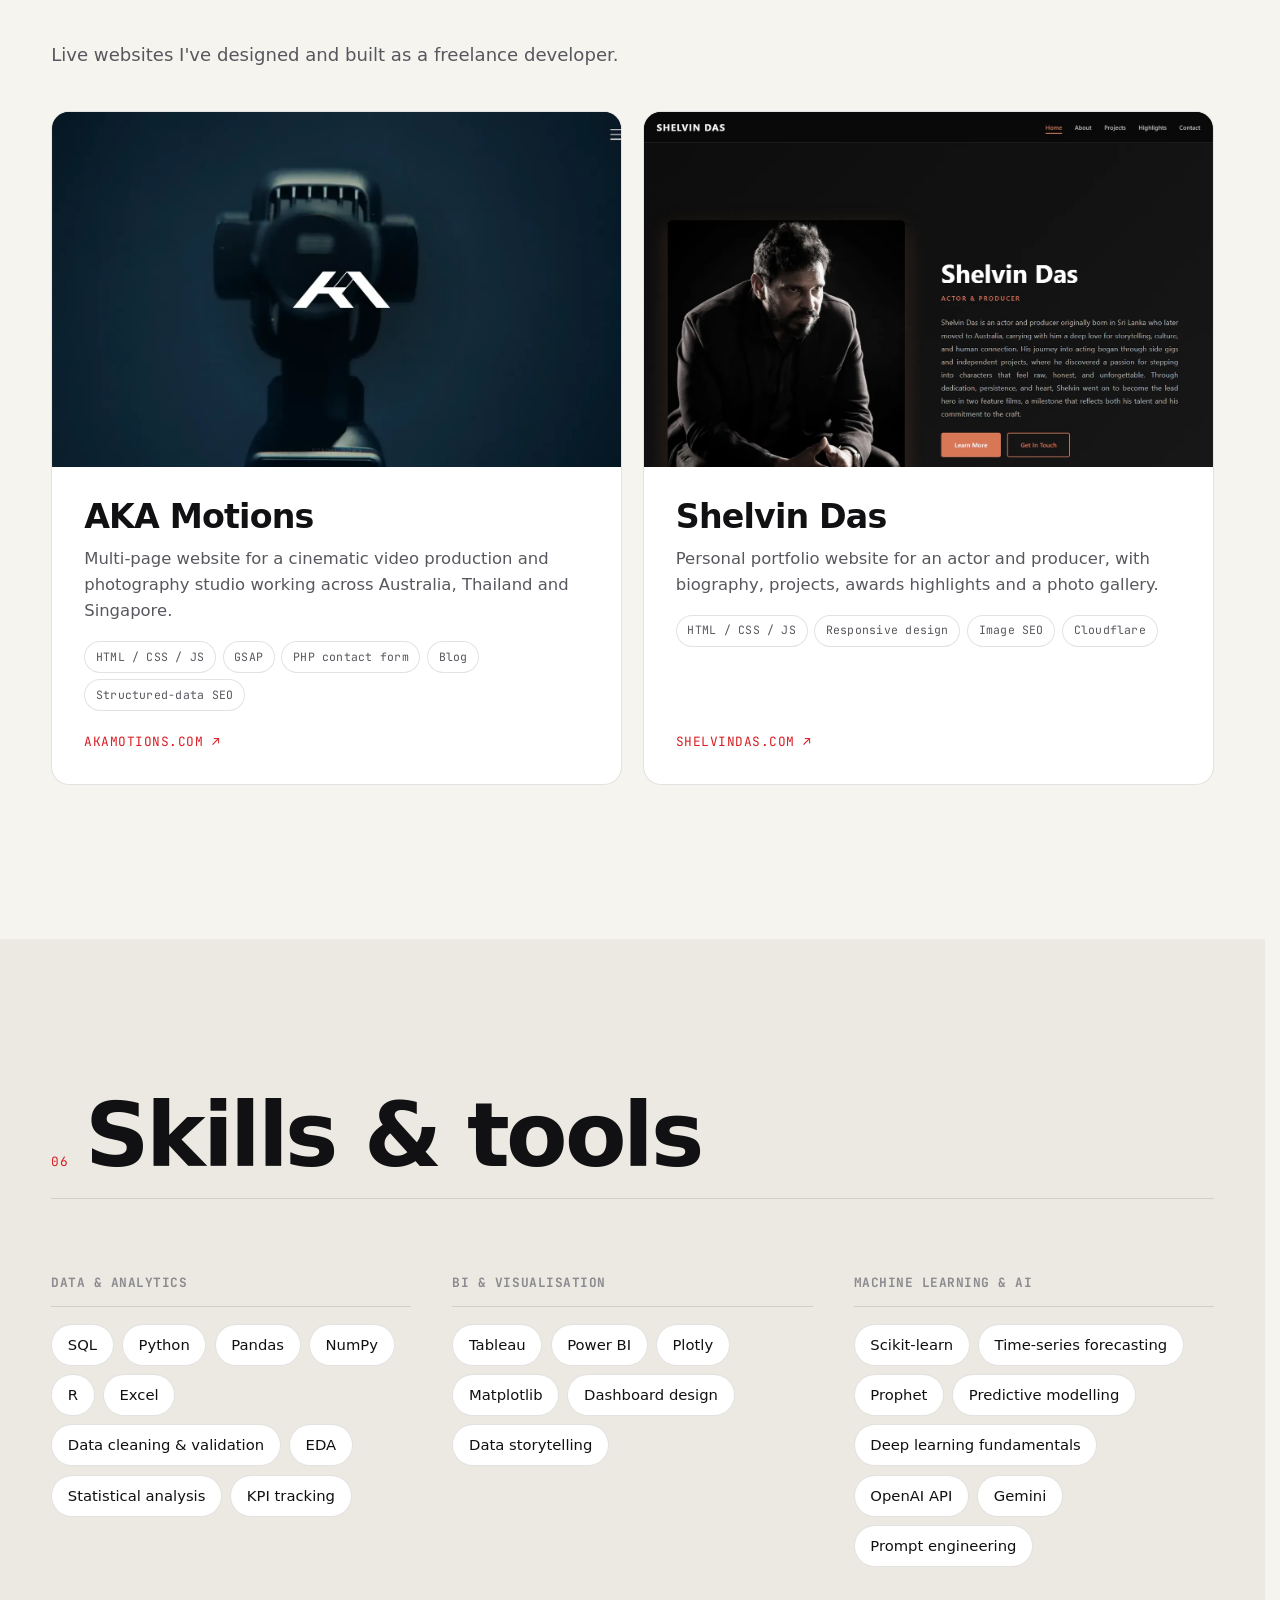
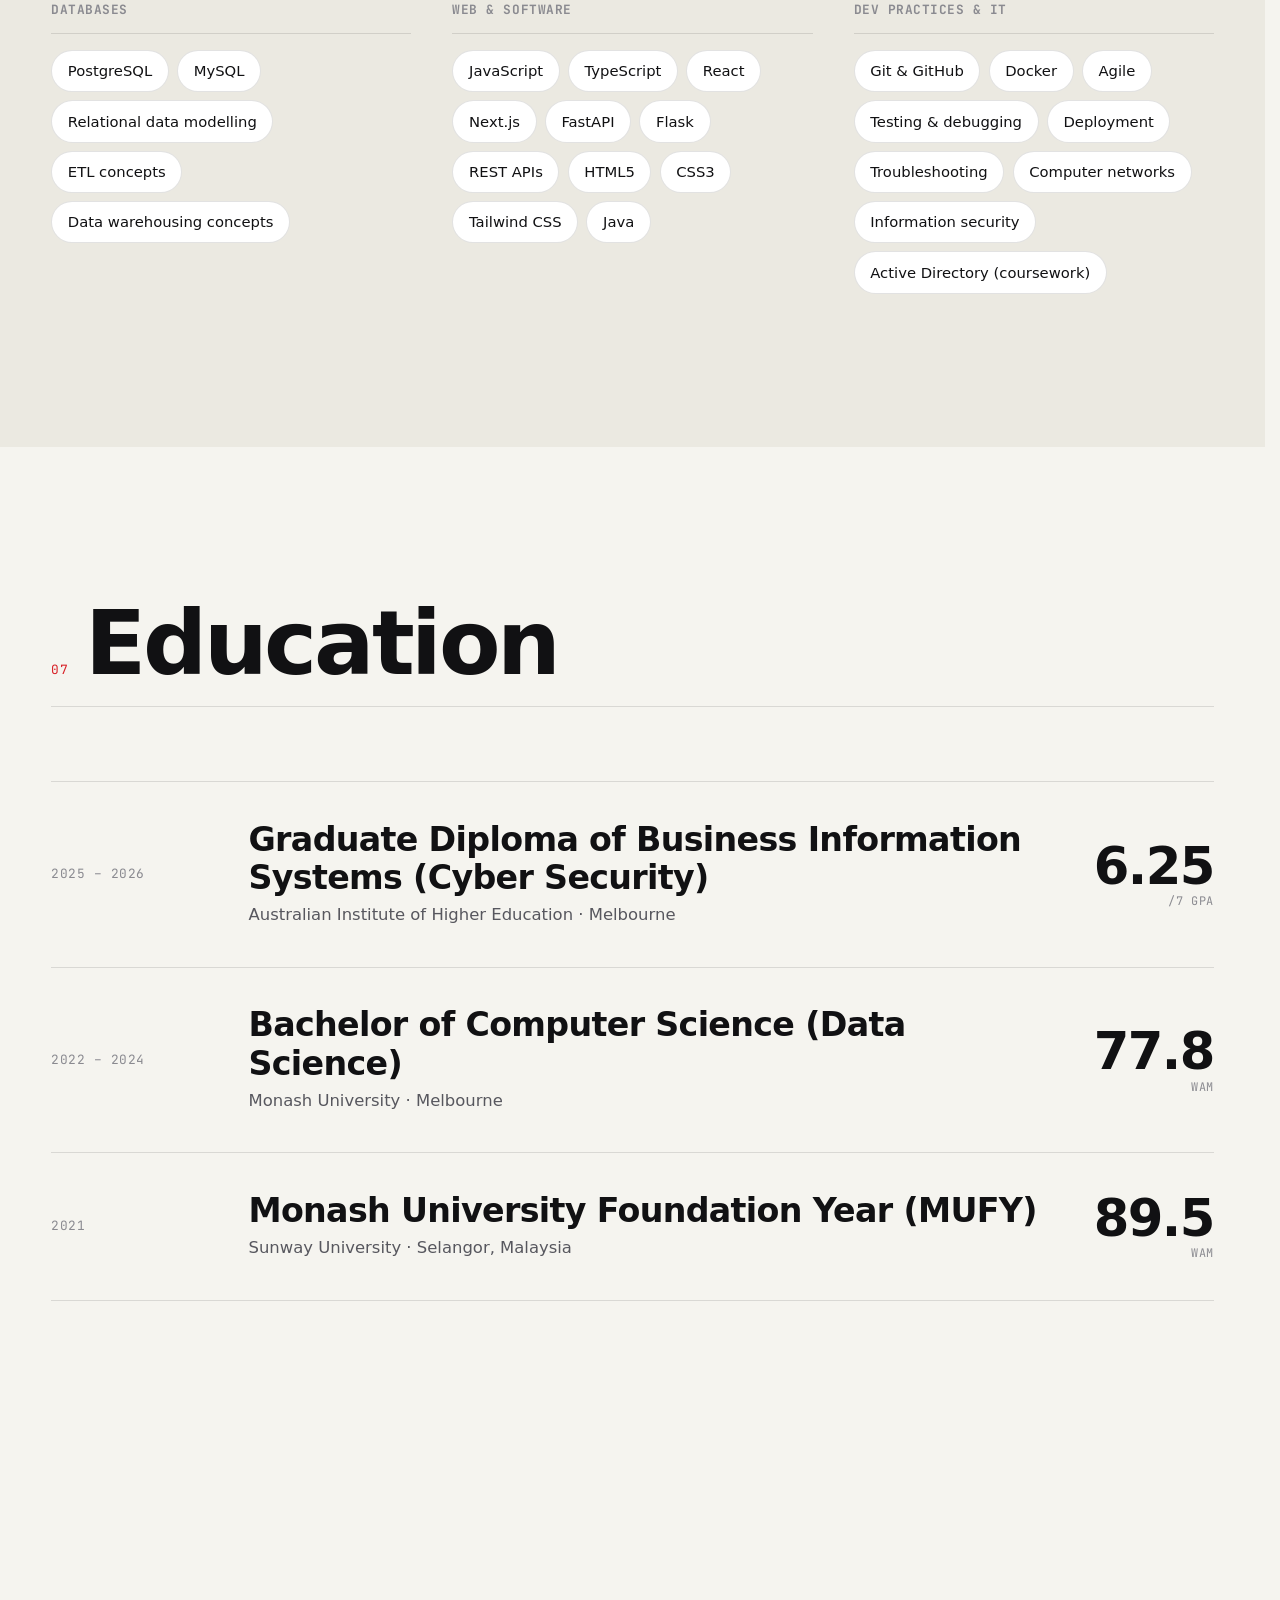
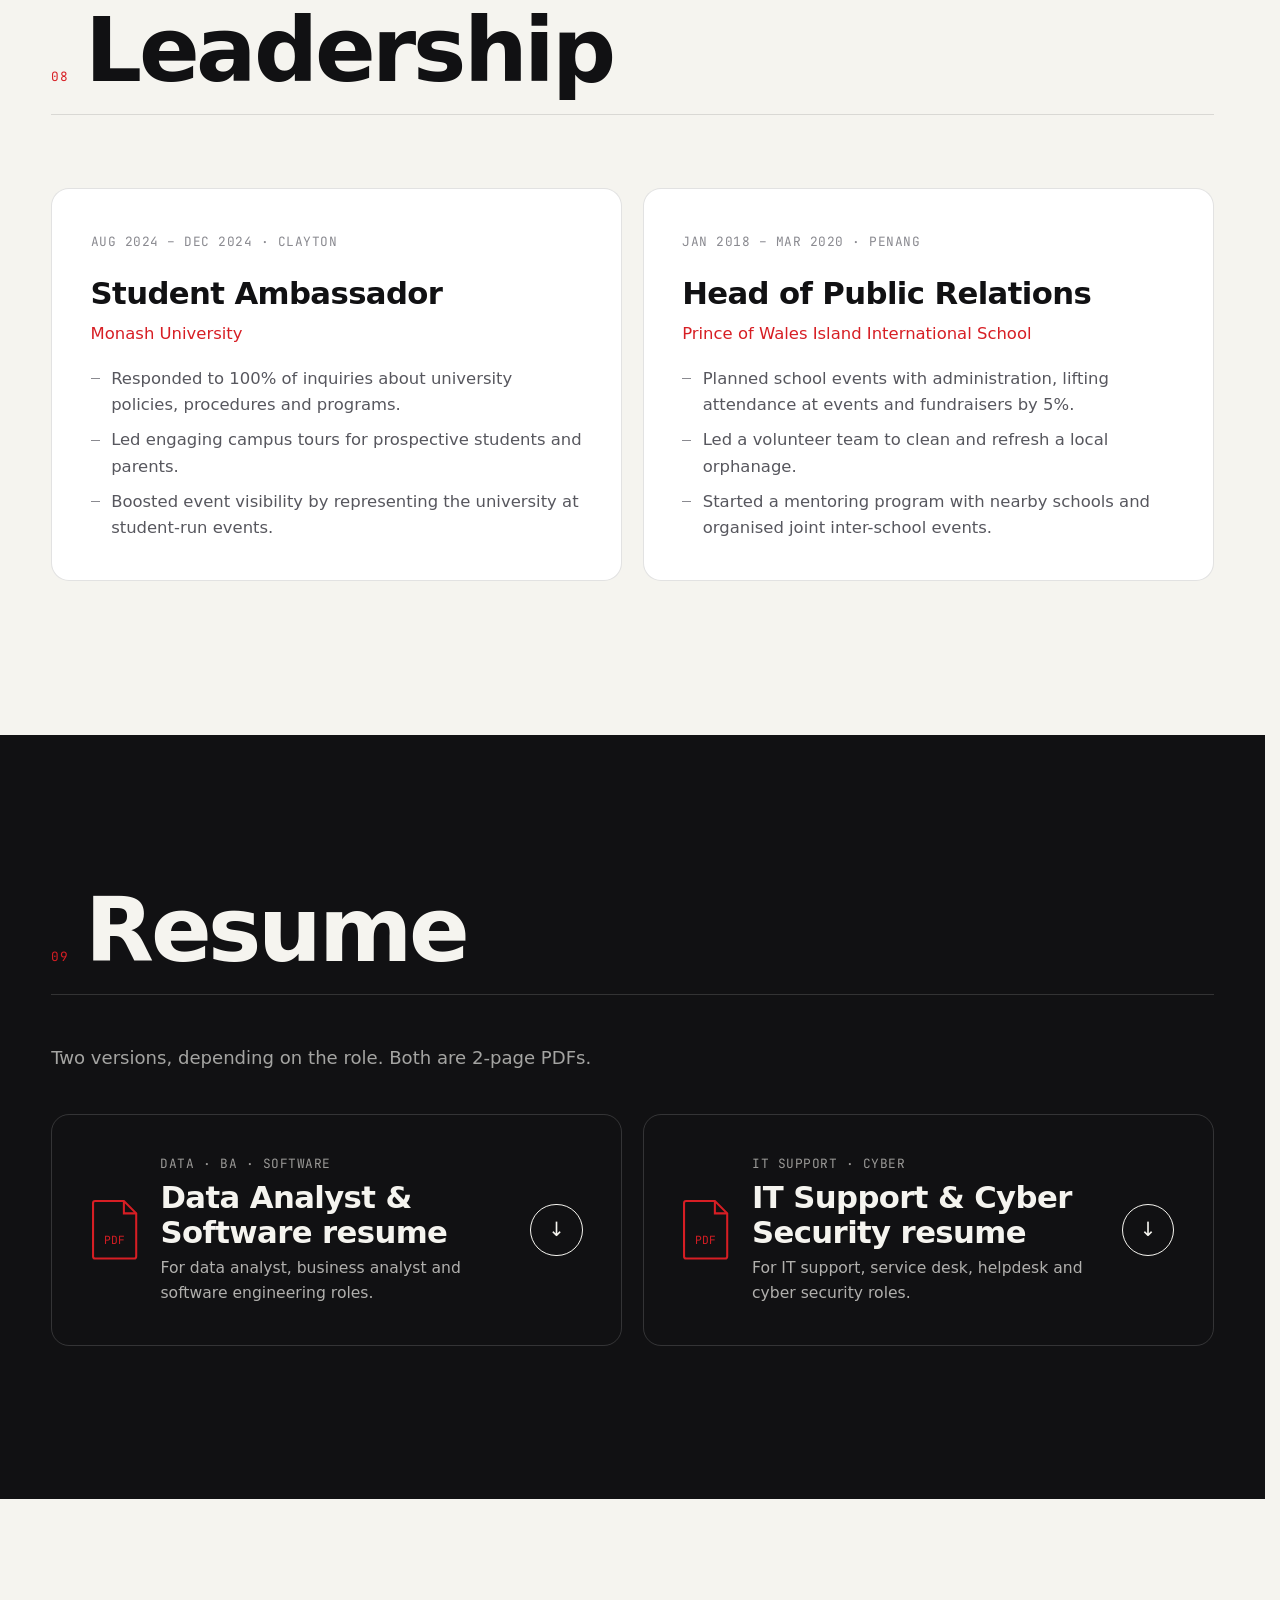
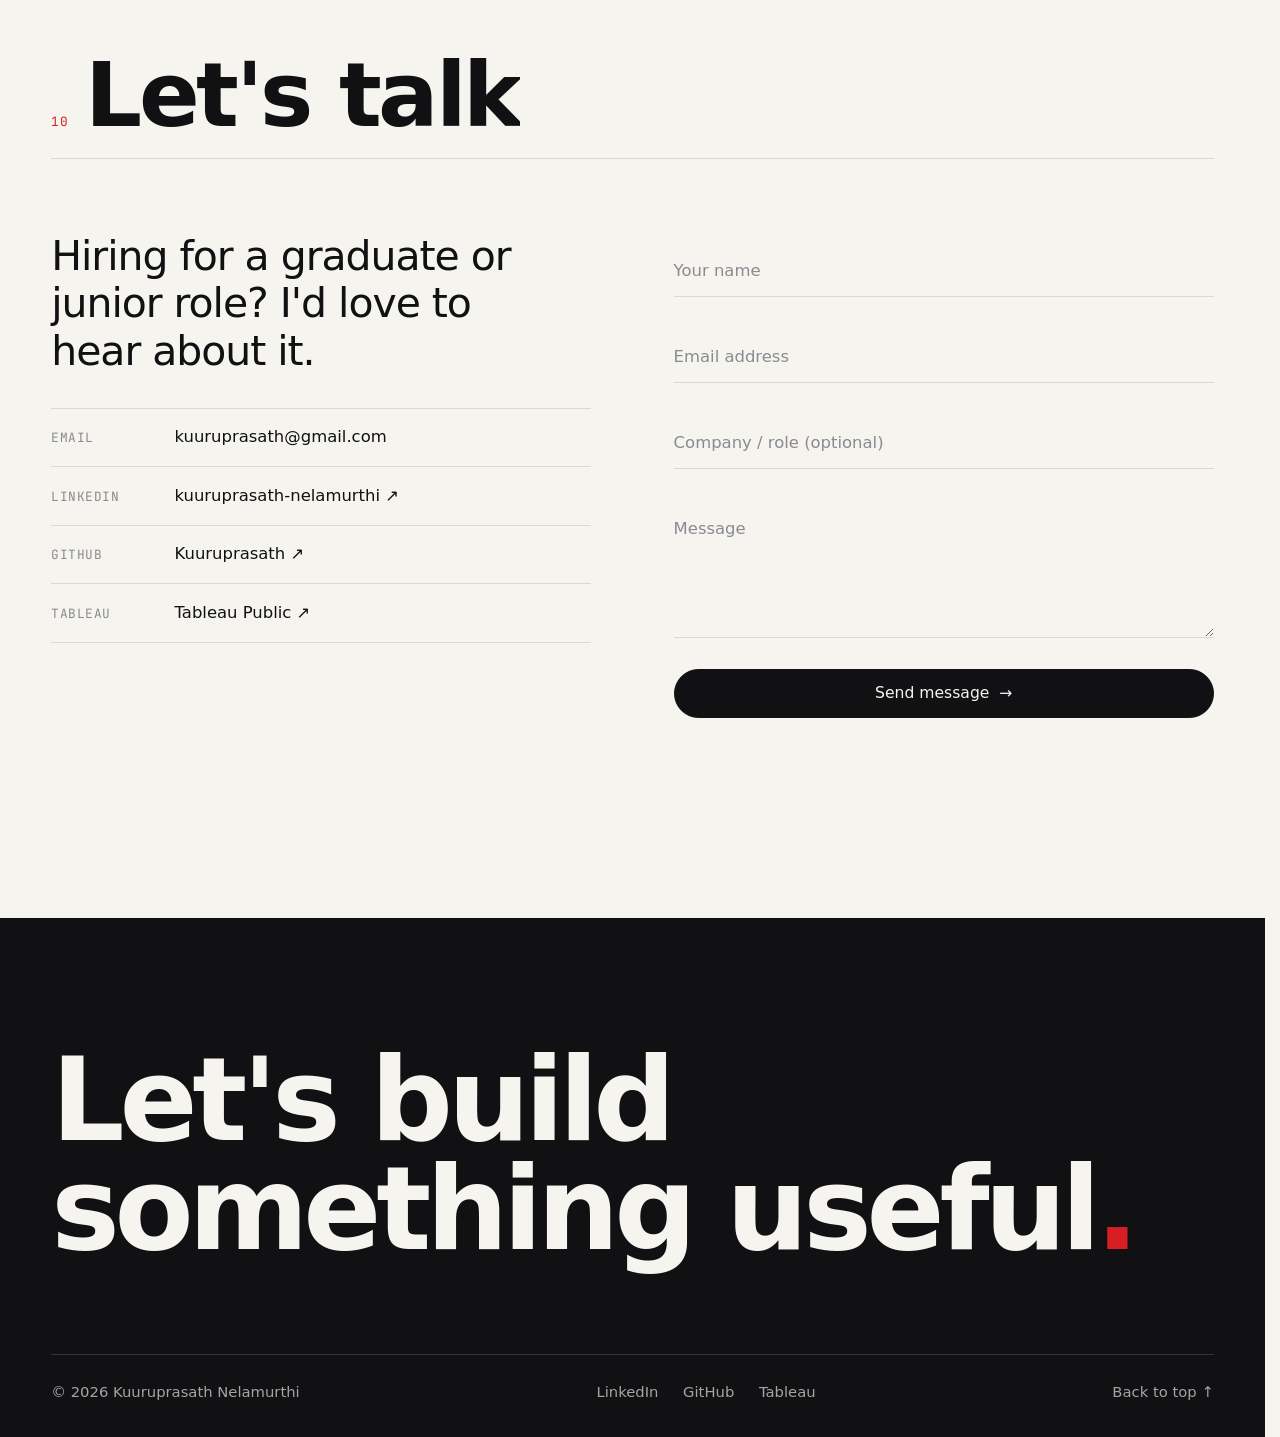
==== commit 11668466: "Add files via upload" ====
--- a/index.html
+++ b/index.html
@@ -2,7 +2,6 @@
 <html lang="en-AU">
 <head>
   <meta charset="utf-8">
-  
   <meta name="viewport" content="width=device-width, initial-scale=1, viewport-fit=cover">
   <script>document.documentElement.classList.add("js")</script>
 
@@ -92,7 +91,8 @@
         "url": "https://kuuruprasath.github.io/",
         "name": "Kuuruprasath Nelamurthi | Portfolio",
         "inLanguage": "en-AU",
-        "dateModified": "2026-11-05",
+        "dateCreated": "2026-11-05T09:00:00+11:00",
+        "dateModified": "2026-11-07T09:00:00+11:00",
         "mainEntity": { "@id": "https://kuuruprasath.github.io/#person" }
       },
       {
